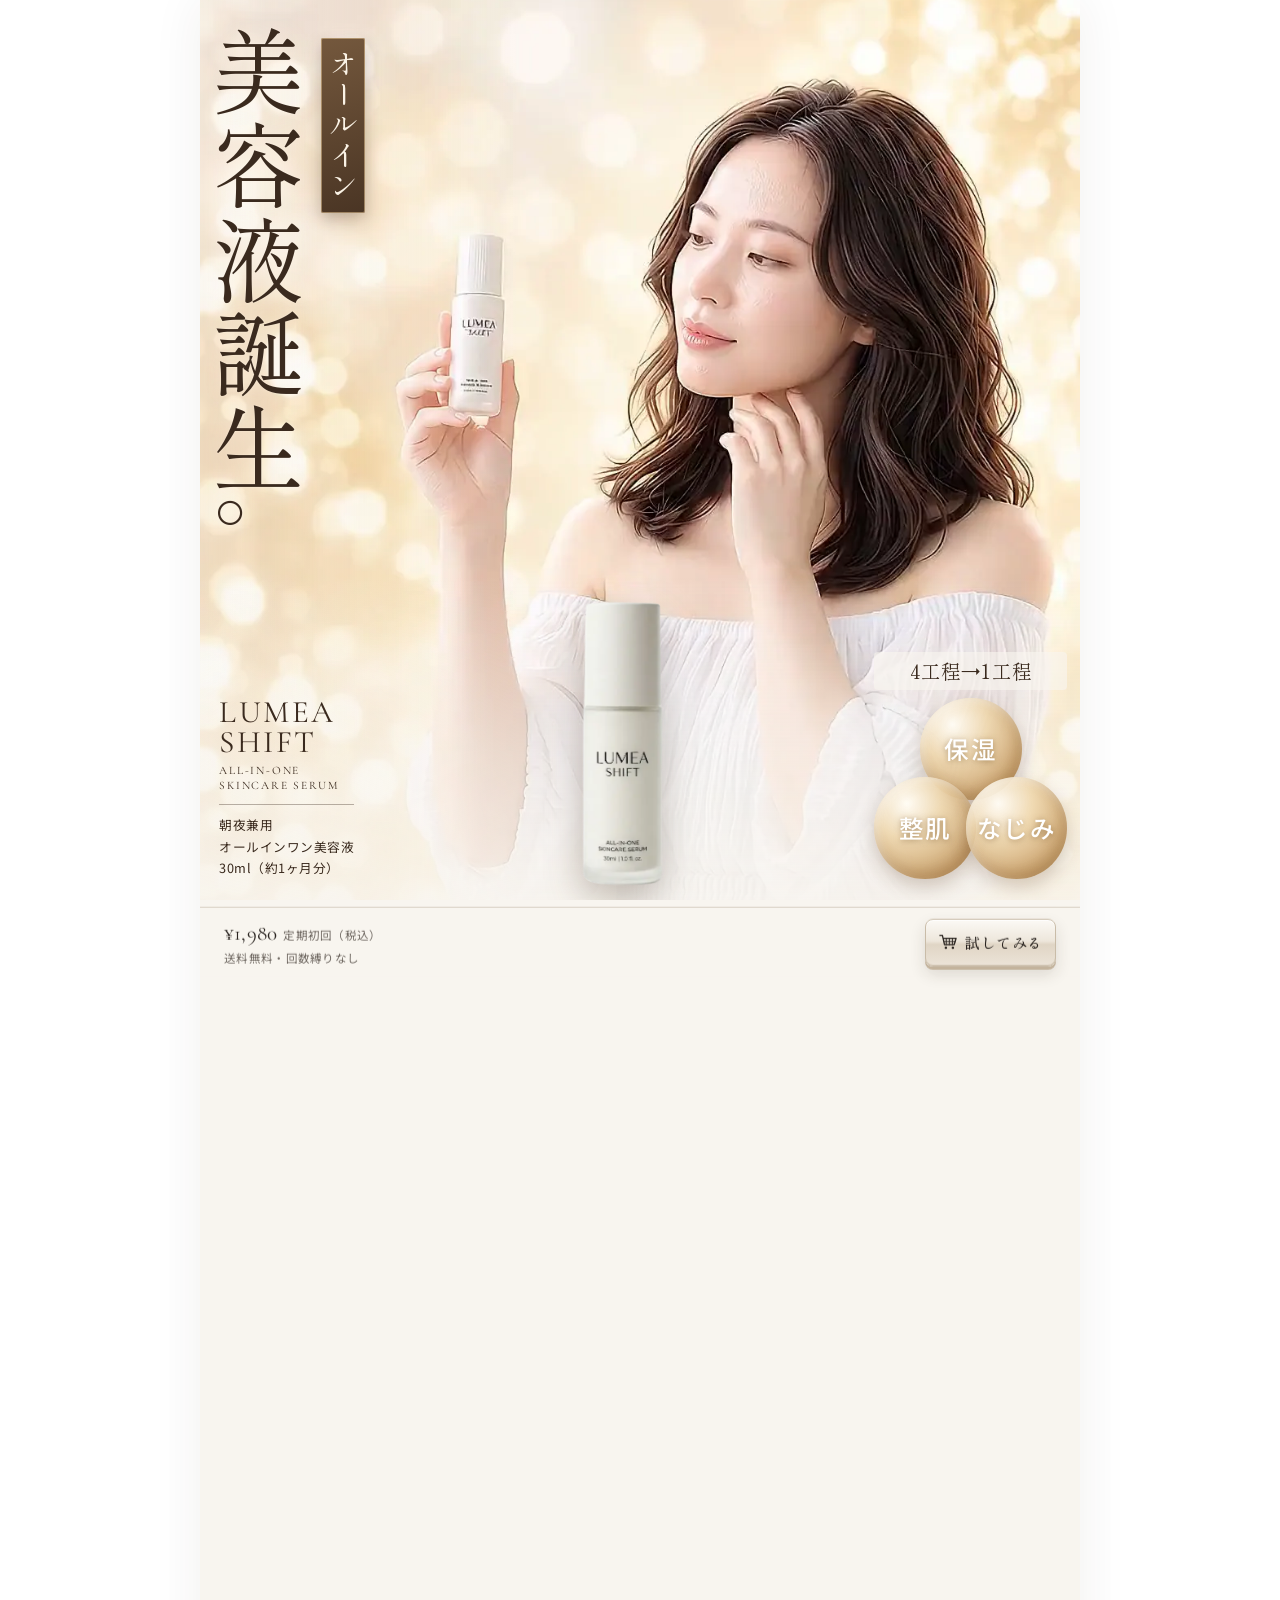
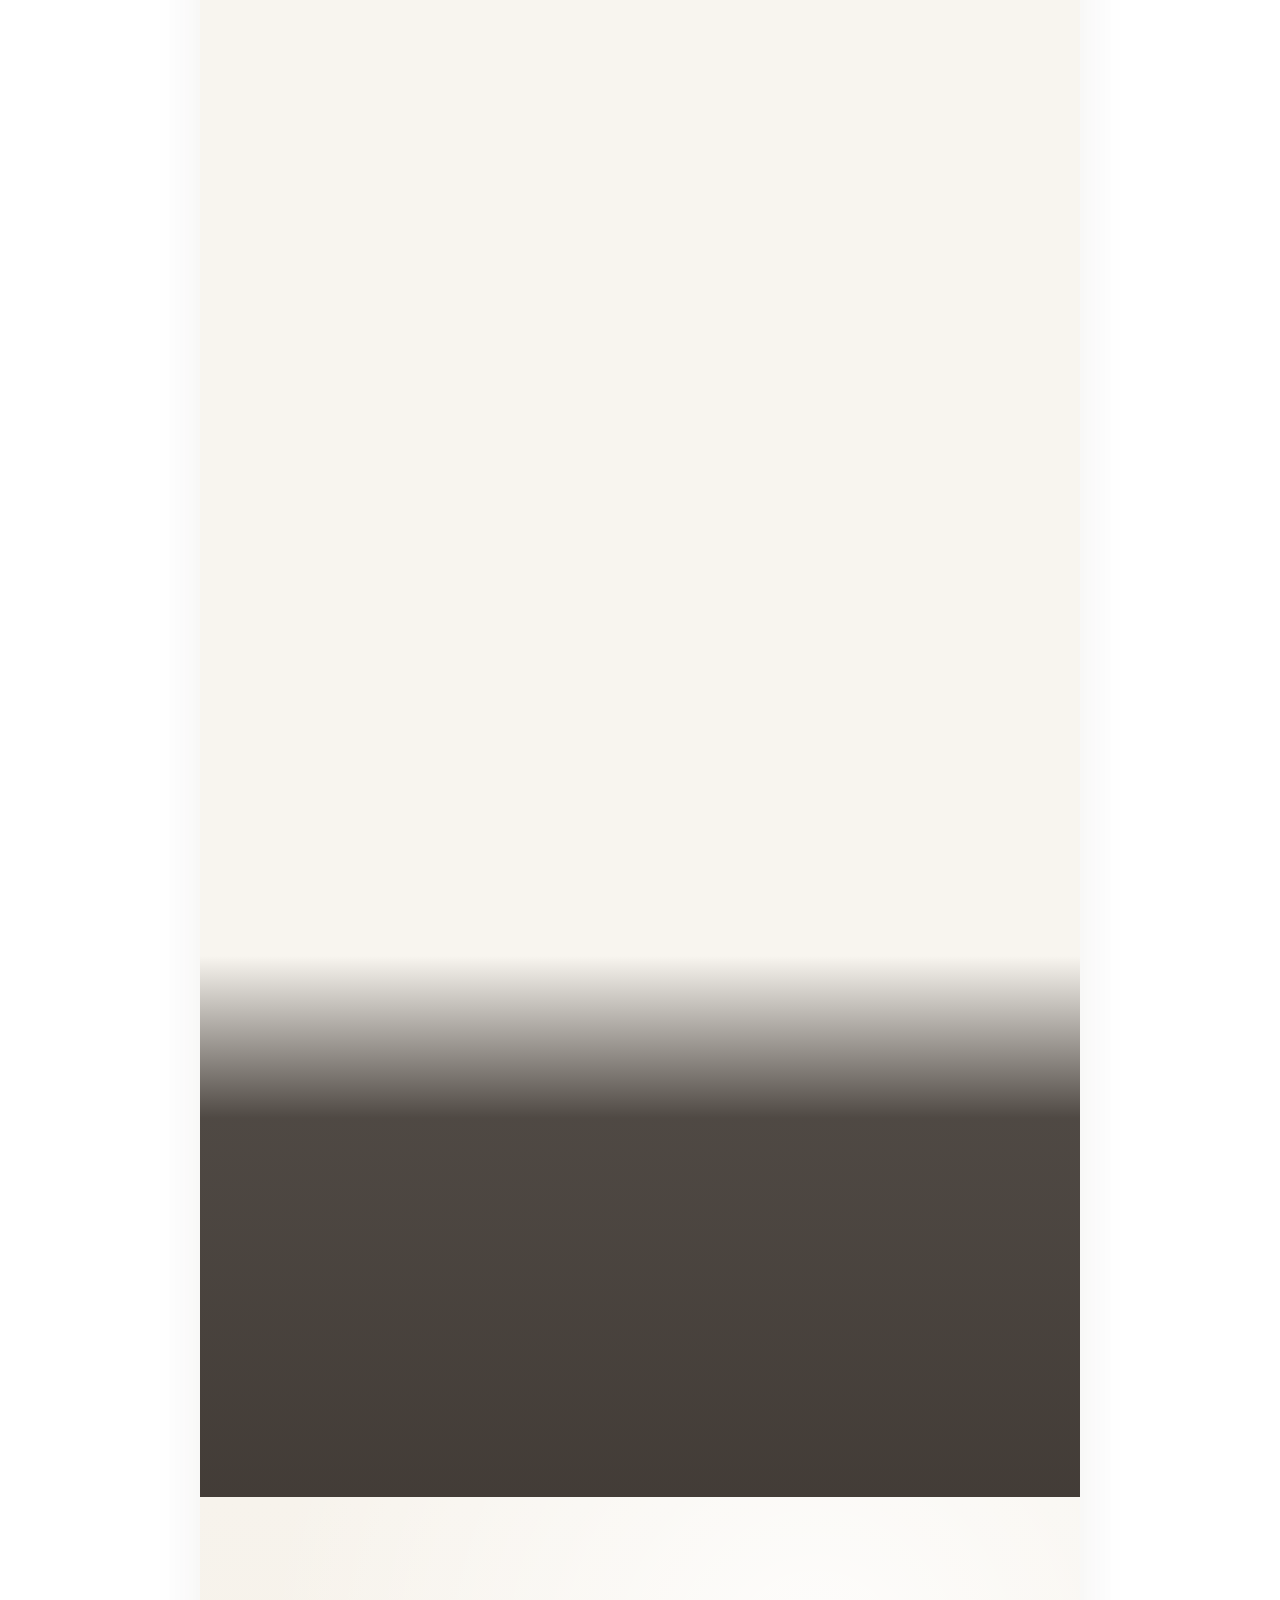
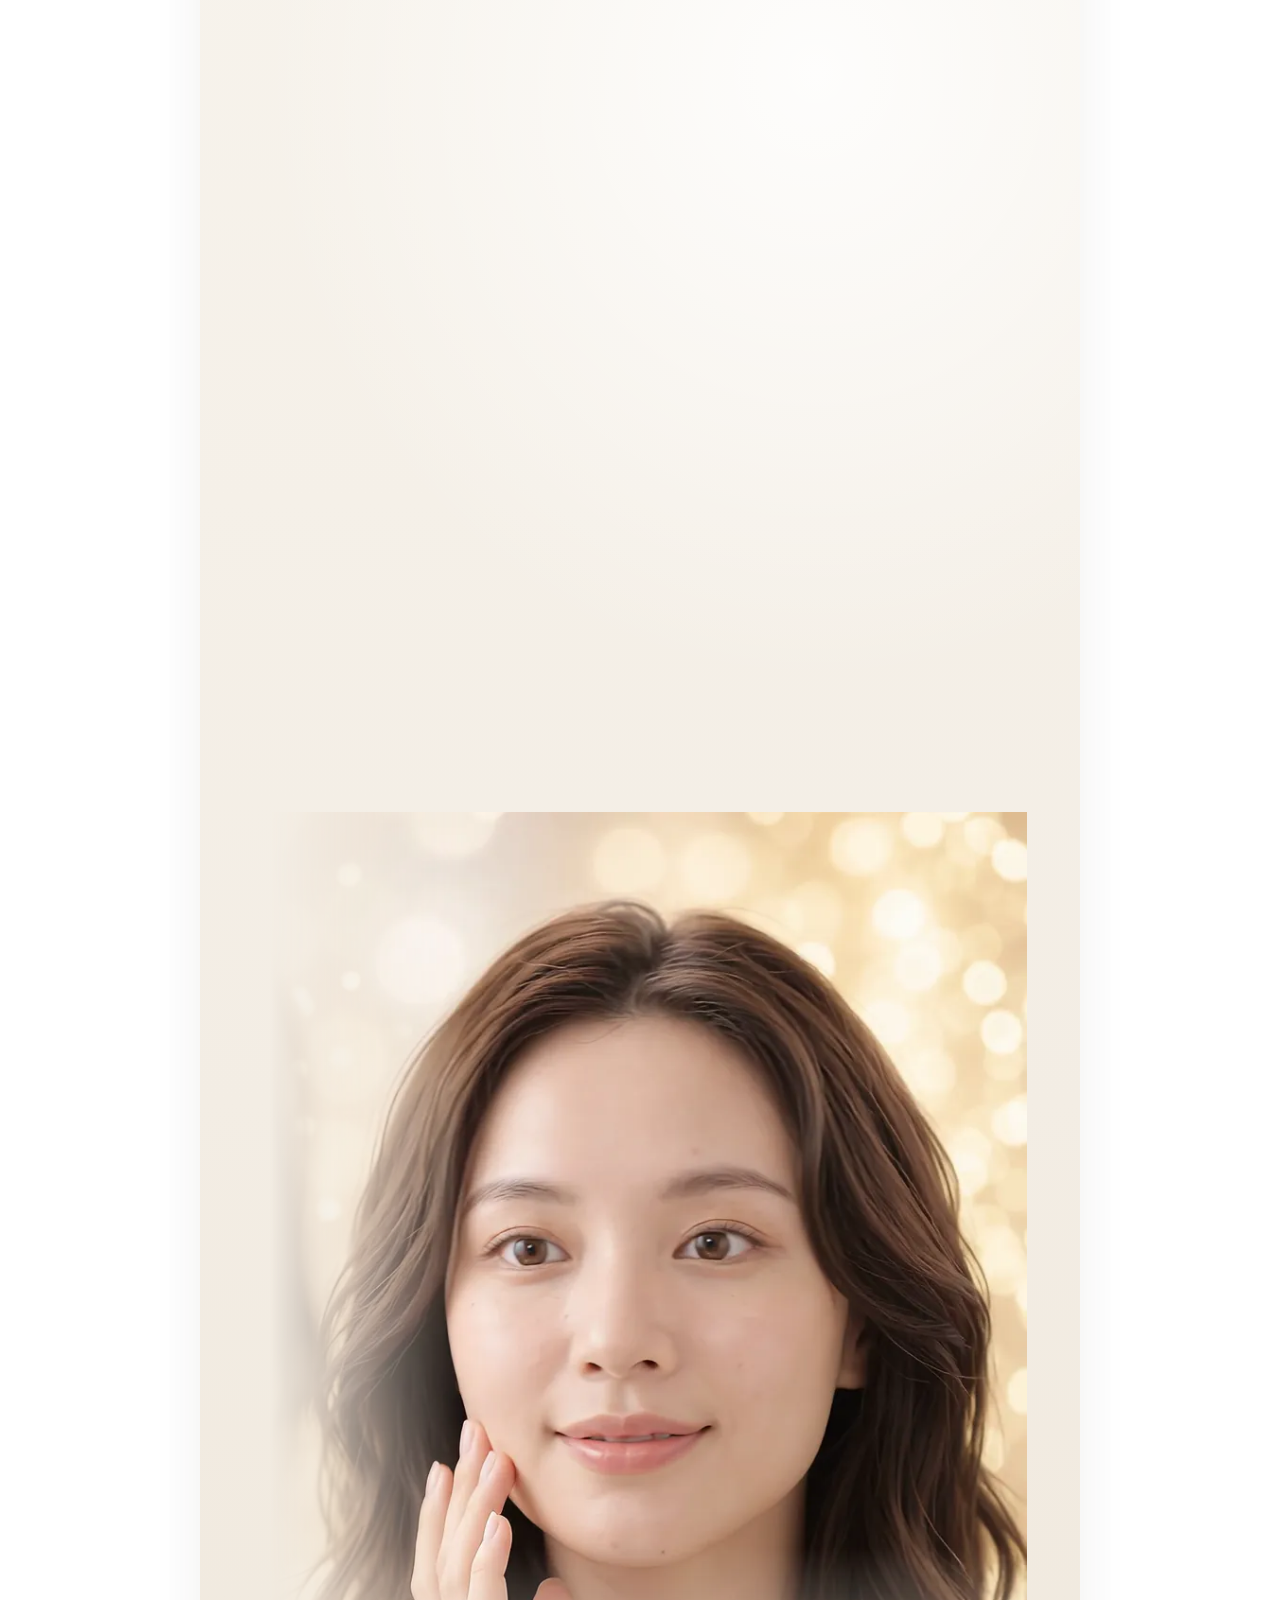
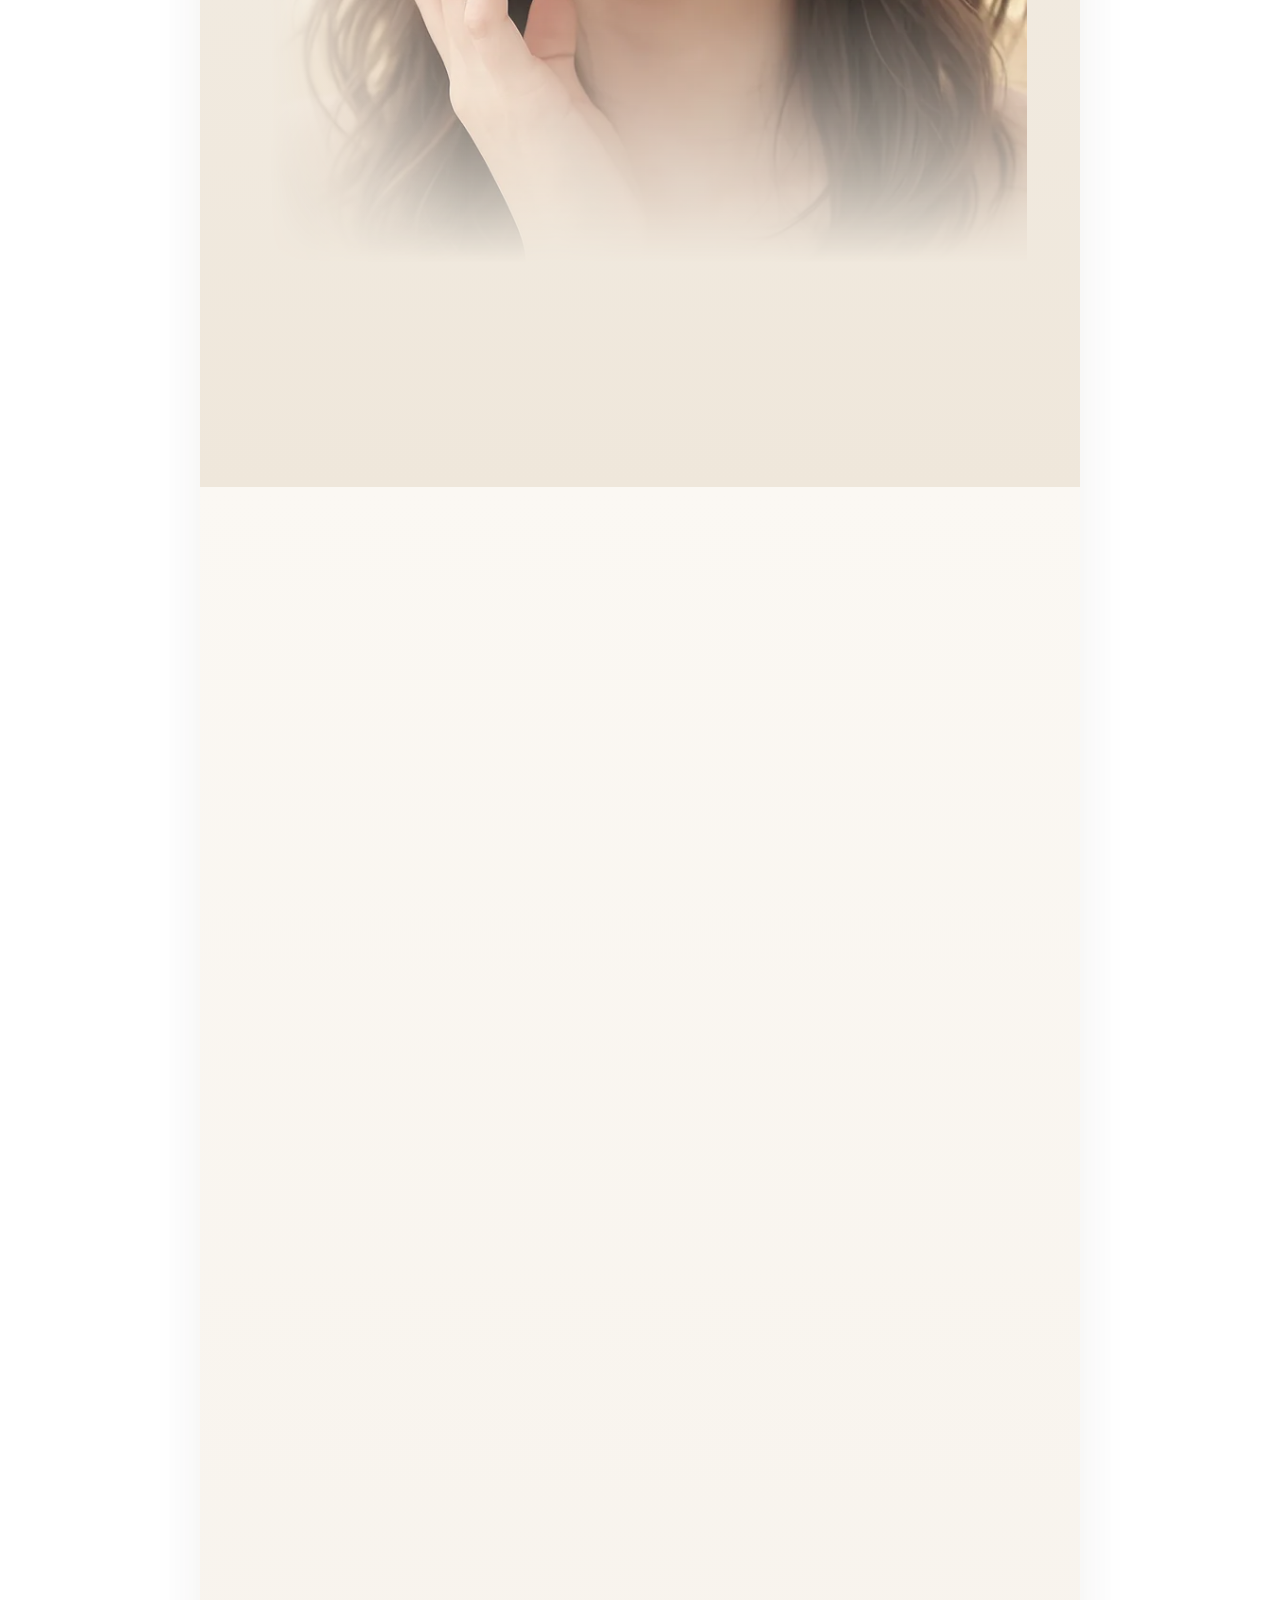
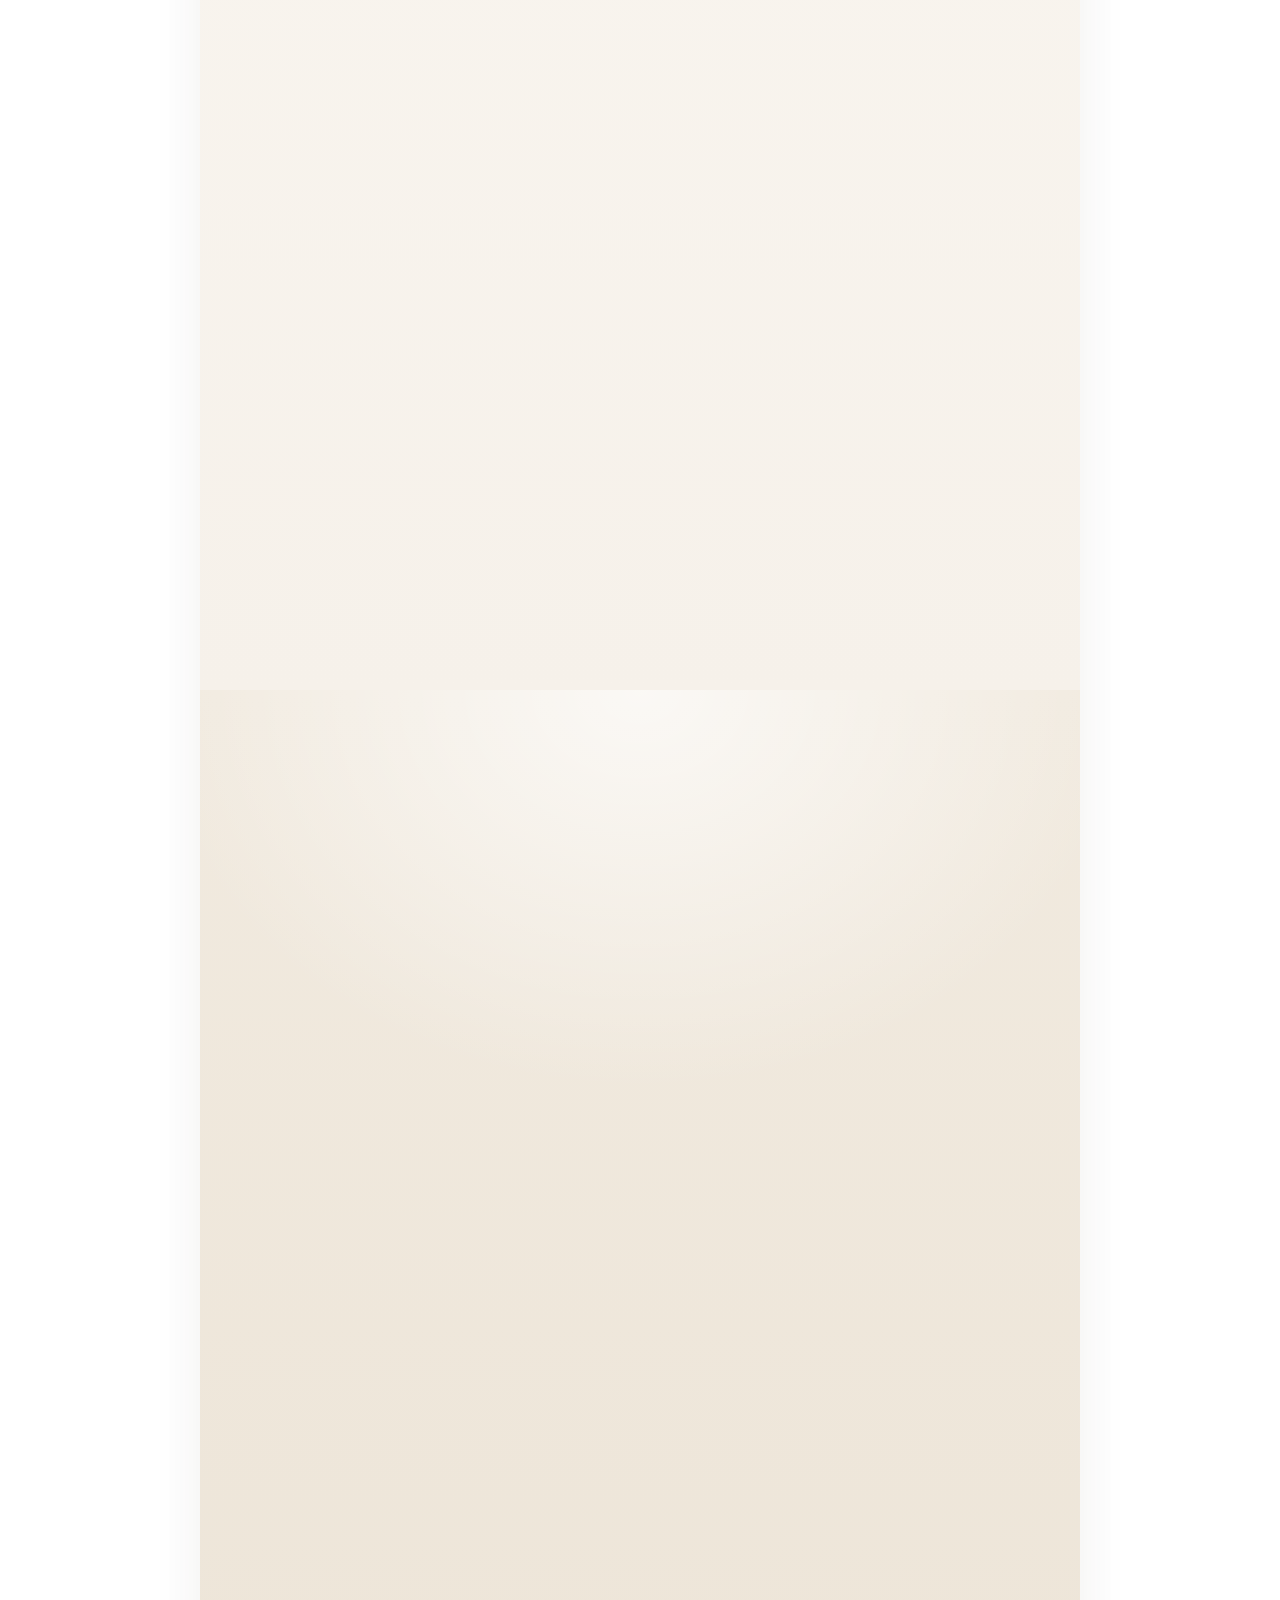
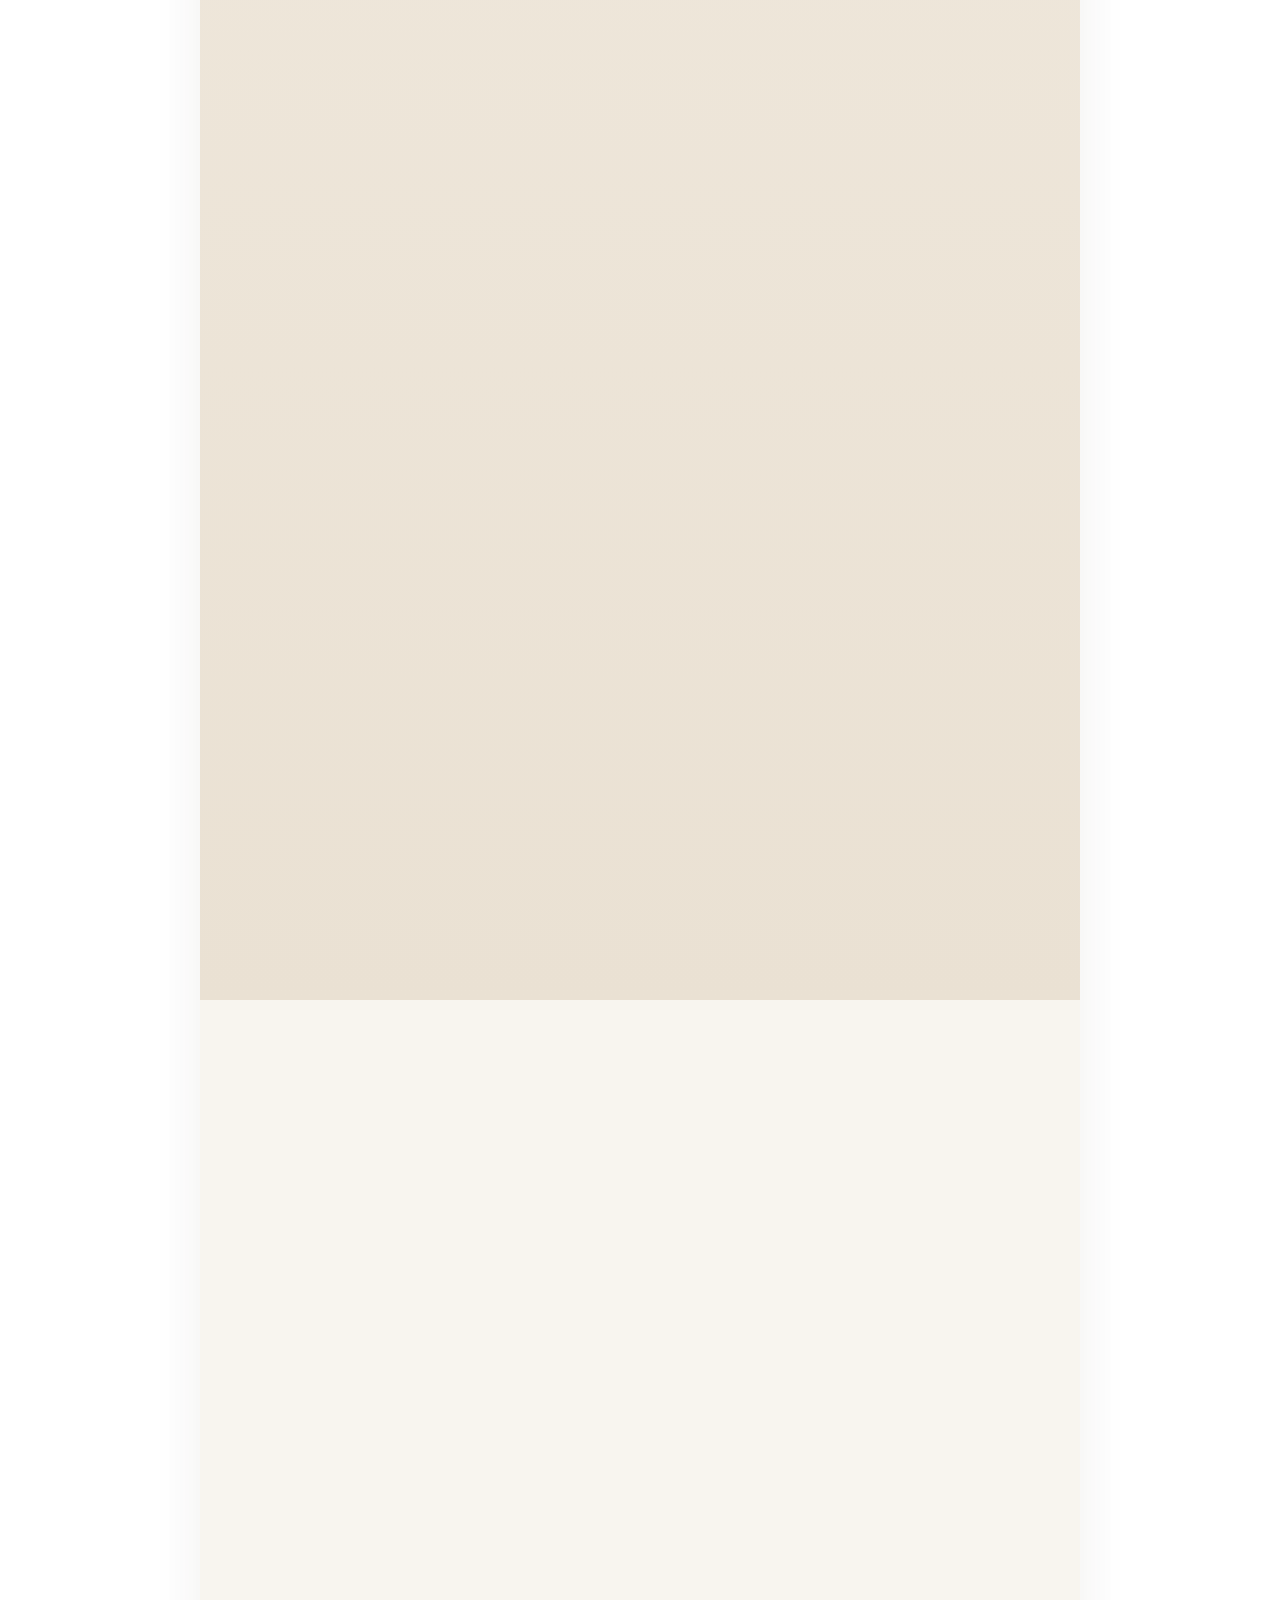
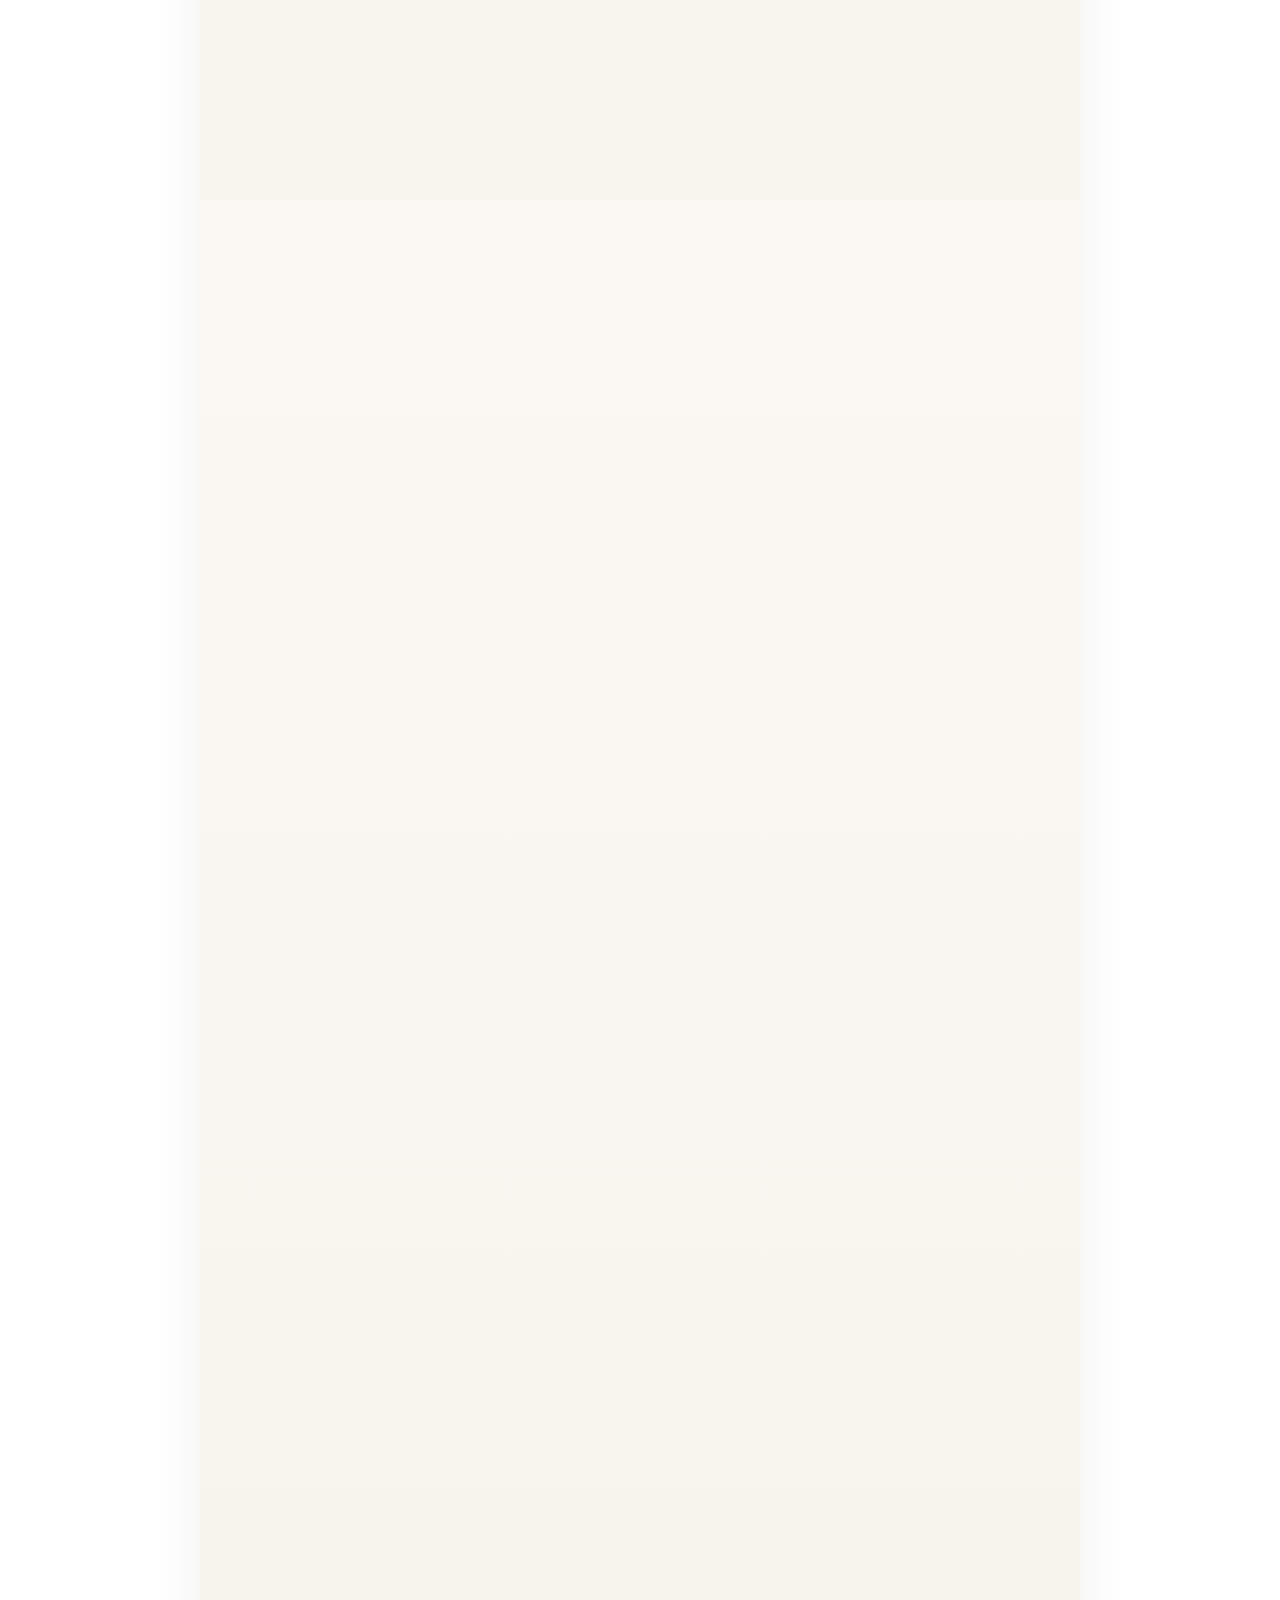
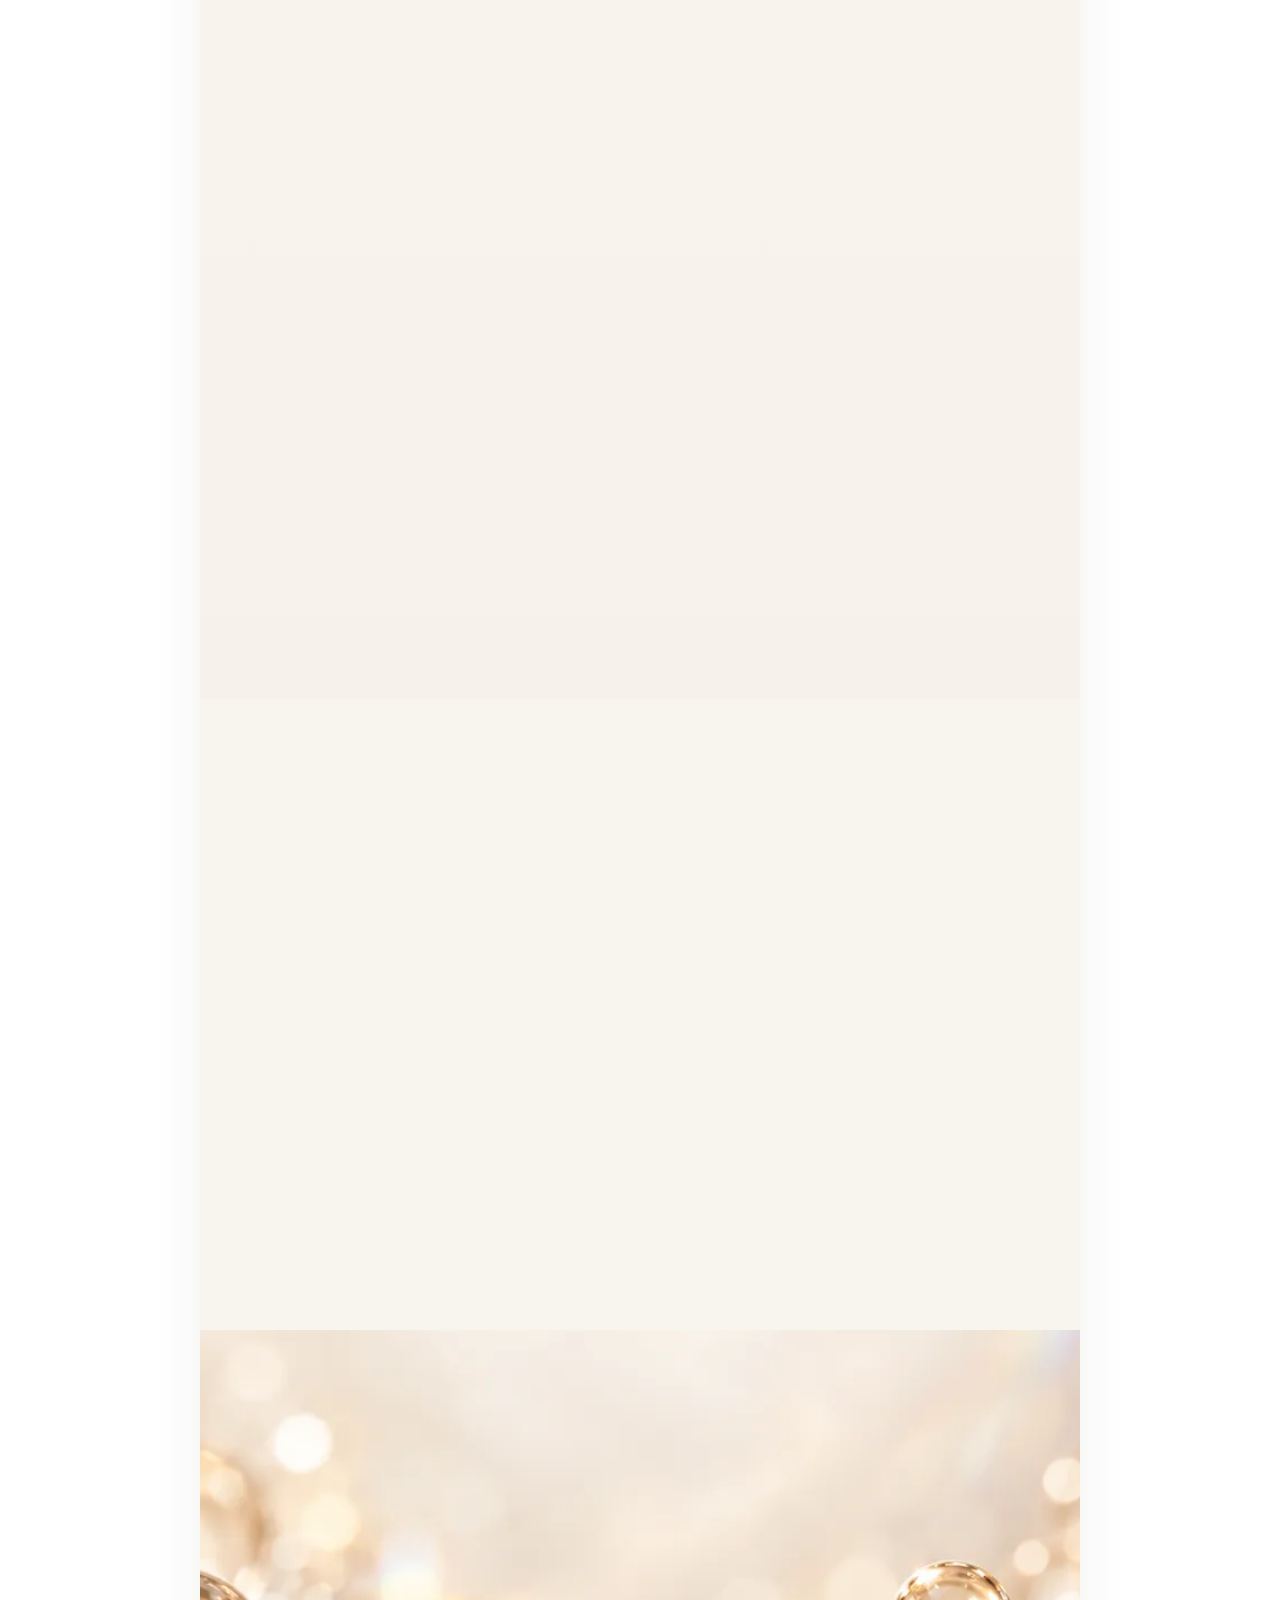
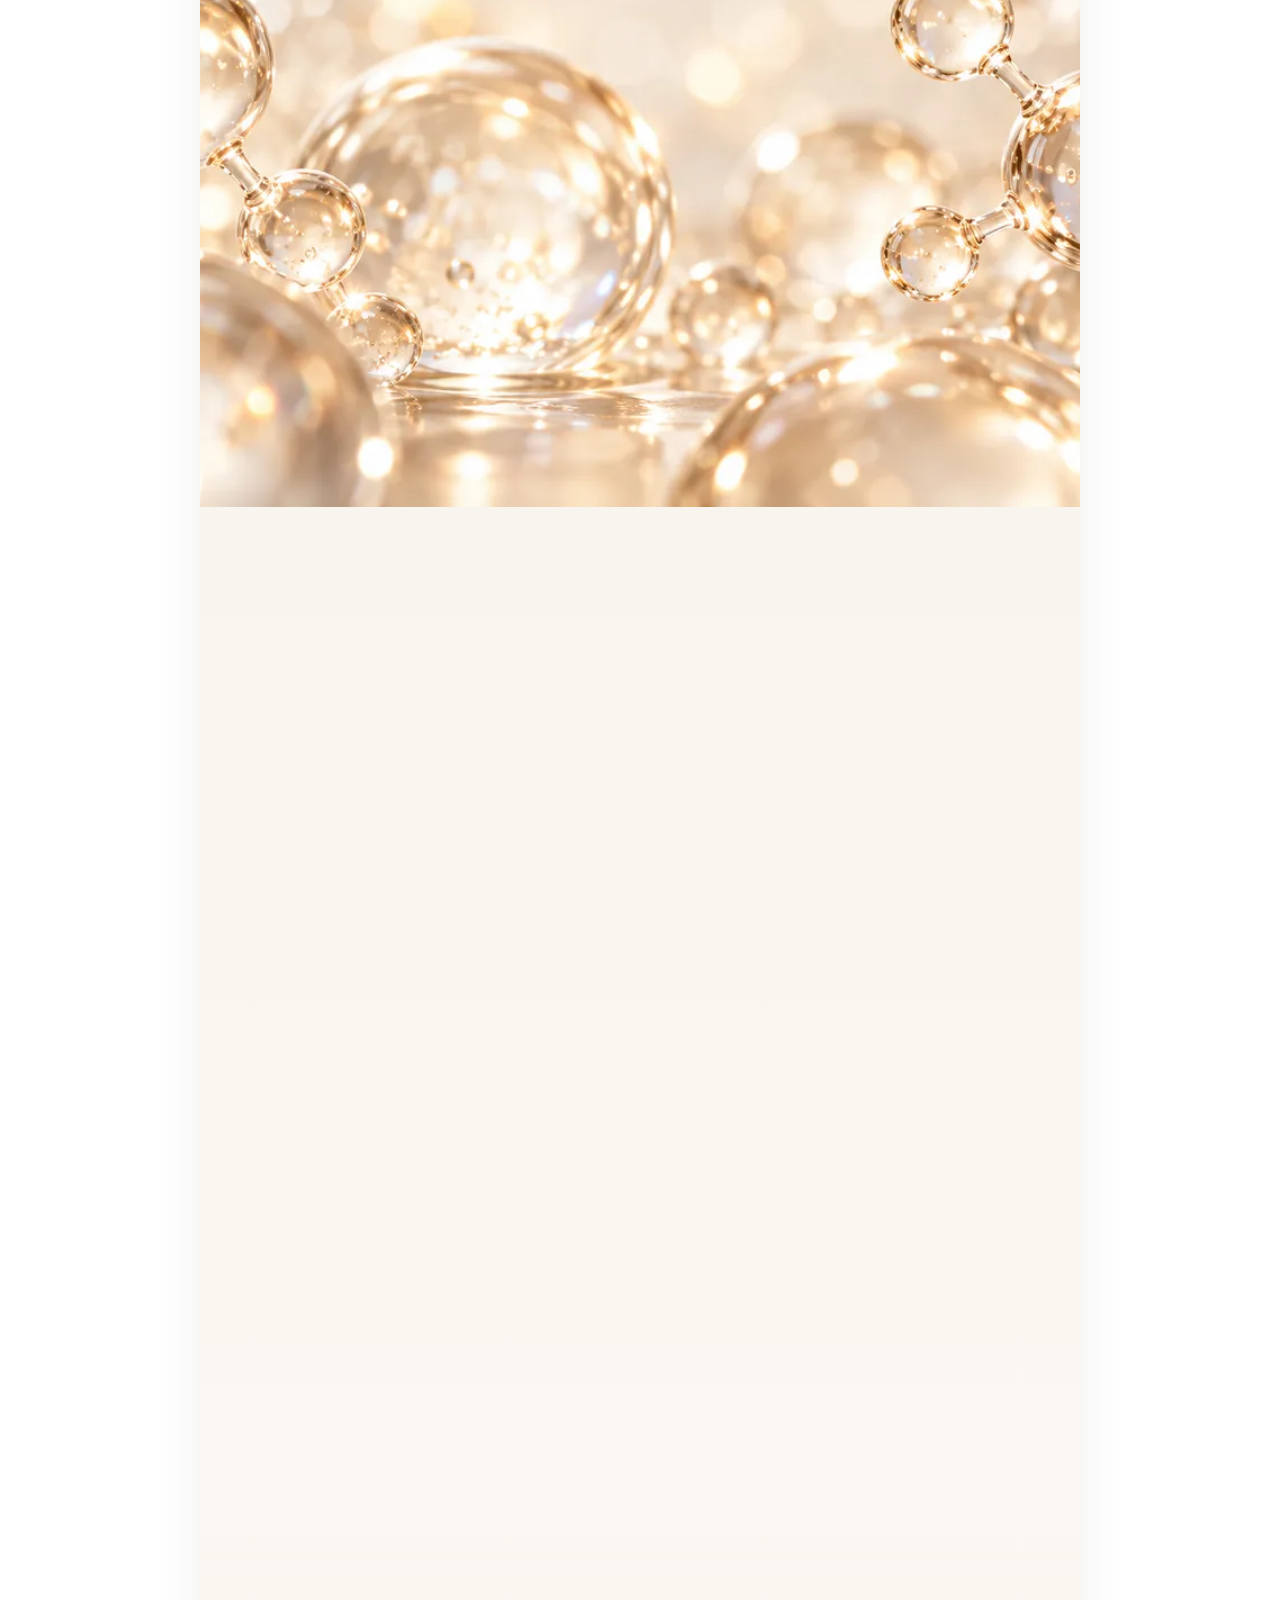
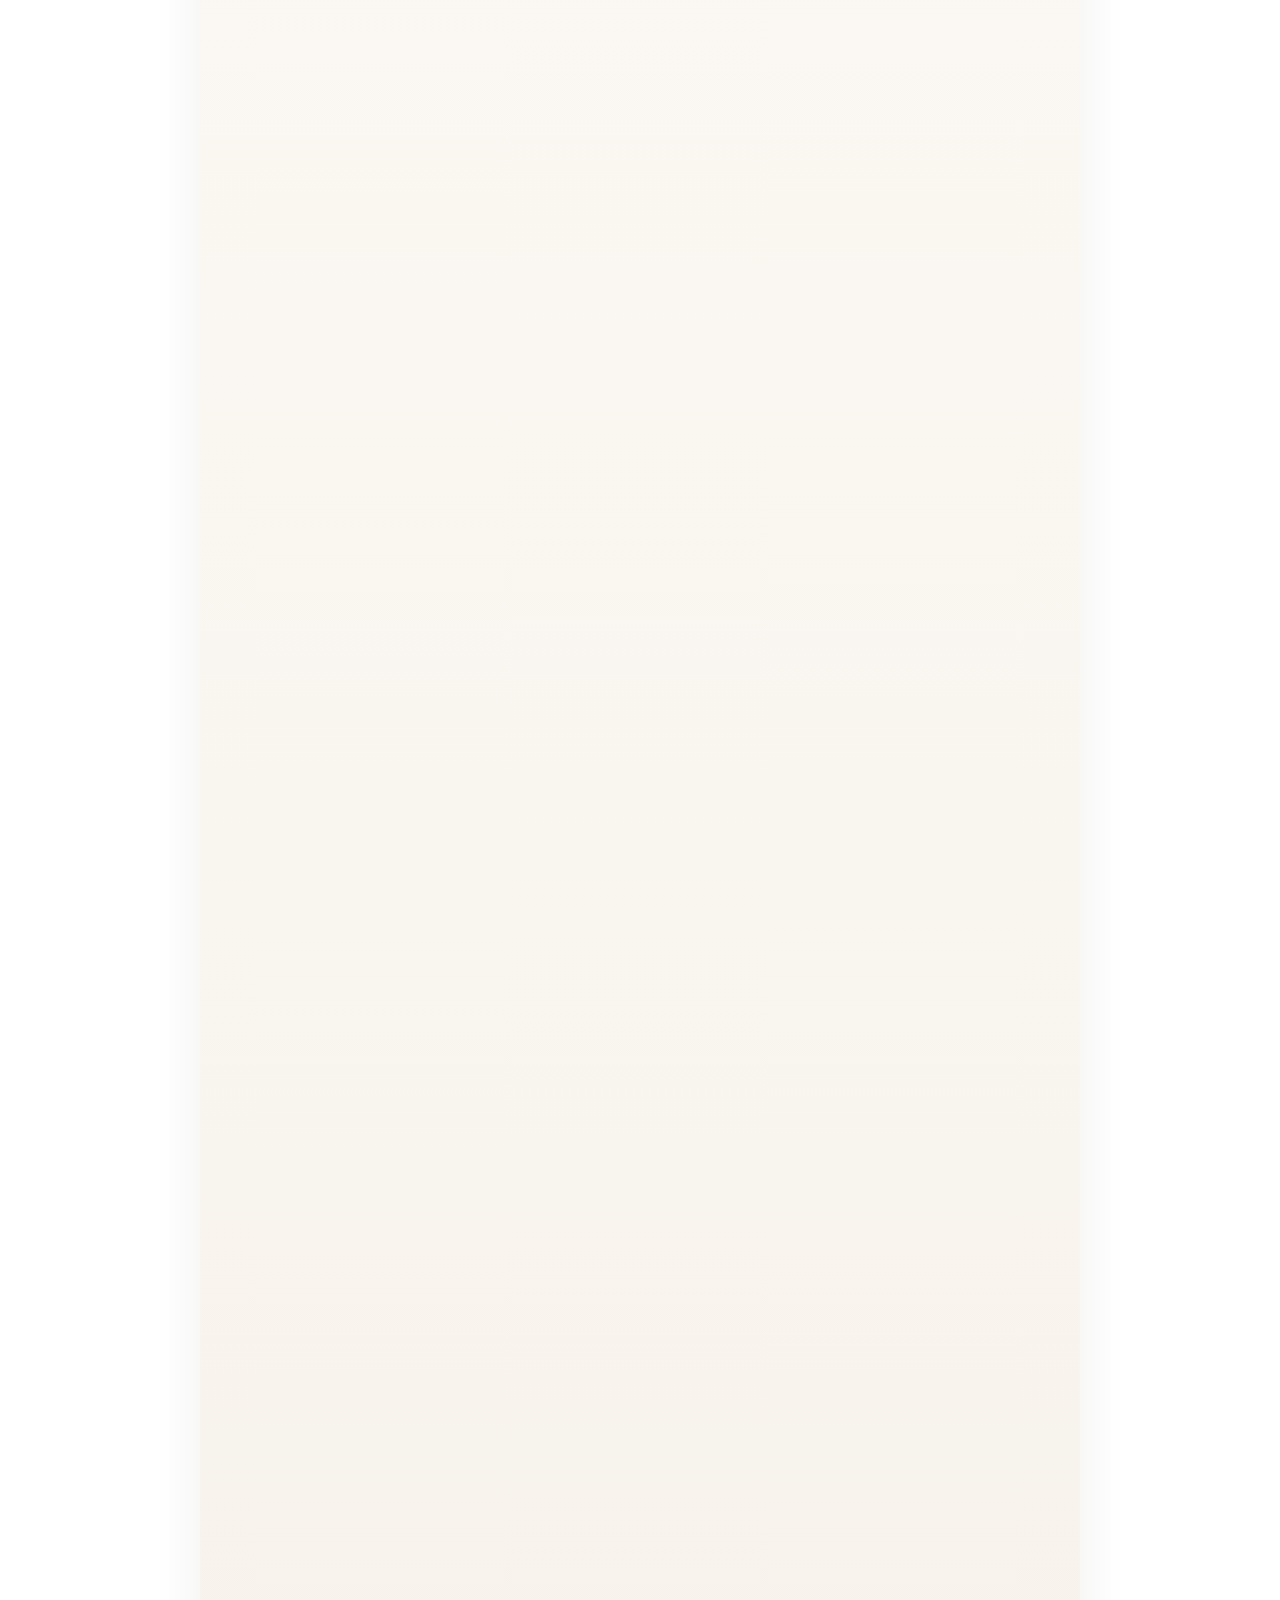
==== index.html @ 9ace2df5 "feat: PC表示を中央の柱（最大880px・左右は白）に最適化 - 画面幅基準の寸法を柱の幅基準に置き換え、追従バーと帰宅の映像も柱の幅に収める - マウス操作時のホバー反応を追加 - PCだけ改" ====
<!DOCTYPE html>
<html lang="ja" class="no-js">
<head>
  <meta charset="UTF-8">
  <meta name="viewport" content="width=device-width, initial-scale=1.0">
  <title>LUMEA SHIFT｜朝夜兼用オールインワン美容液</title>
  <meta name="description" content="帰宅が遅い日に全部はできない。何もしないより、これ1本。LUMEA SHIFTは朝夜どちらでも使えるオールインワン美容液。定期初回¥1,980（税込）送料無料・回数縛りなし。">
  <link rel="canonical" href="https://lumea-beauty.jp/">

  <!-- OGP -->
  <meta property="og:type" content="website">
  <meta property="og:url" content="https://lumea-beauty.jp/">
  <meta property="og:title" content="LUMEA SHIFT｜朝夜兼用オールインワン美容液">
  <meta property="og:description" content="帰宅が遅い日に全部はできない。何もしないより、これ1本。定期初回¥1,980（税込）送料無料・回数縛りなし。">
  <meta property="og:image" content="https://lumea-beauty.jp/images/ogp.jpg">
  <meta property="og:image:width" content="1200">
  <meta property="og:image:height" content="630">
  <meta property="og:image:alt" content="LUMEA SHIFT 朝夜兼用オールインワン美容液。美容液誕生。定期初回1,980円（税込）送料無料">
  <meta property="og:locale" content="ja_JP">
  <meta property="og:site_name" content="LUMEA SHIFT">
  <meta name="twitter:card" content="summary_large_image">
  <meta name="twitter:title" content="LUMEA SHIFT｜朝夜兼用オールインワン美容液">
  <meta name="twitter:description" content="帰宅が遅い日に全部はできない。何もしないより、これ1本。定期初回¥1,980（税込）送料無料。">
  <meta name="twitter:image" content="https://lumea-beauty.jp/images/ogp.jpg">

  <link rel="icon" href="favicon.svg" type="image/svg+xml">

  <!-- 書体は実使用ウェイトのみ: Shippori Mincho 400 / Noto Sans JP 400,500 / Cormorant Garamond 400 -->
  <link rel="preconnect" href="https://fonts.googleapis.com">
  <link rel="preconnect" href="https://fonts.gstatic.com" crossorigin>
  <link href="https://fonts.googleapis.com/css2?family=Shippori+Mincho:wght@400&family=Noto+Sans+JP:wght@400;500&family=Cormorant+Garamond:wght@400&display=swap" rel="stylesheet">
  <link rel="stylesheet" href="style.css?v=69">
  <script>document.documentElement.classList.replace('no-js', 'js');</script>
  <!-- リロード時の位置の復元は自前で行う（ブラウザ任せだと load 後まで先頭が描画されてから飛ぶ）。
       位置は pagehide で保存し、本文の直後（最初の描画より前）に戻す -->
  <script>
    if ('scrollRestoration' in history) history.scrollRestoration = 'manual';
  </script>
</head>
<body>

  <!-- 追従CTA -->
  <div class="sticky" role="complementary" aria-label="購入導線">
    <div class="sticky__inner">
      <p class="sticky__text"><strong>¥1,980</strong>定期初回（税込）<br>送料無料・回数縛りなし</p>
      <a href="#offer" class="btn btn--primary">試してみる</a>
    </div>
  </div>

  <main id="main">

    <!-- ============================================================
         01 | FV
         背景動画 1080×1920（images/fv-sp.mp4・元は fvb.mp4）
         ============================================================ -->
    <section class="fv" aria-label="LUMEA SHIFT オールインワン美容液">
      <!-- JS有効では画面に固定する舞台（スクロールで FV が引き、奥の映像が立ち上がる） -->
      <div class="fv__stage">
      <video class="fv__video" muted autoplay loop playsinline preload="metadata" aria-hidden="true" tabindex="-1"></video>
      <script>
        (function () {
          var video = document.currentScript.previousElementSibling;
          var reduce = window.matchMedia('(prefers-reduced-motion: reduce)');
          video.poster = 'images/fv-sp-poster.webp?v=20261003b';
          video.src = 'images/fv-sp.mp4?v=20261003b';
          if (reduce.matches) { video.autoplay = false; video.pause(); }
        })();
      </script>
      <div class="fv__scrim" aria-hidden="true"></div>


      <!-- FV（fvr.png 参考） -->
      <div class="fvs">
        <h1 class="fvs__title">美容液誕生。</h1>

        <p class="fvs__badges">
          <span class="fvs__badge">オールイン</span>
        </p>

        <div class="fvs__brand">
          <p class="fvs__brand-name">LUMEA<br>SHIFT</p>
          <p class="fvs__brand-sub">All-in-one<br>skincare serum</p>
          <p class="fvs__brand-desc">朝夜兼用<br>オールインワン美容液<br>30ml（約1ヶ月分）</p>
        </div>

        <img class="fvs__bottle" src="images/fv-bottle.webp?v=20261003" alt="LUMEA SHIFT オールインワン美容液 30ml" width="193" height="673" decoding="async" fetchpriority="high">

        <div class="fvs__trio">
          <p class="fvs__trio-head">4工程→1工程</p>
          <ul class="fvs__circles">
            <li class="fvs__circle fvs__circle--a"><span class="fvs__circle-ja">保湿</span></li>
            <li class="fvs__circle fvs__circle--b"><span class="fvs__circle-ja">整肌</span></li>
            <li class="fvs__circle fvs__circle--c"><span class="fvs__circle-ja">なじみ</span></li>
          </ul>
        </div>
      </div>
      </div><!-- /.fv__stage -->
    </section>

    <!-- FV の奥に固定で敷く帰宅の映像（world-terakoya-2026 の .fv-film と同じ方式）。
         FV のスクロールで濃くなり、夜の章の本文がこの上を流れる -->
    <div class="night-film" aria-hidden="true">
      <video class="night-film__video" muted loop playsinline preload="none" tabindex="-1"></video>
    </div>

    <!-- ============================================================
         02 | 夜（共感）
         ============================================================ -->
    <section class="night" aria-label="ある平日の夜">
      <div class="night__inner">
        <!-- 吹き出し＋チェックリスト -->
        <div class="worry">
          <div class="worry__head js-reveal">
            <img class="worry__face" src="images/ona.webp" alt="" width="600" height="600" loading="lazy" decoding="async">
            <p class="worry__bubble">私の典型的な<br>帰宅後です、、、。</p>
          </div>
          <ul class="worry__list">
            <li class="worry__item js-reveal">帰宅。ソファに倒れ込む。</li>
            <li class="worry__item js-reveal">メイクを落とすだけで精一杯。</li>
            <li class="worry__item js-reveal">スキンケアをしようと<wbr>思いながら<wbr>寝落ち。</li>
          </ul>
        </div>
      </div>
    </section>

    <!-- ============================================================
         02.5 | 切り替えの提案（images/aa.png + bb.png 参考）
         ============================================================ -->
    <section class="switch" aria-labelledby="switch-title">
      <div class="switch__inner">
        <h2 class="switch__ask js-reveal">こんなお悩み、<br>ありませんか？</h2>
        <ul class="switch__checks">
          <li class="js-reveal"><em>化粧水・乳液・クリーム</em>と<br>工程が多くて続かない</li>
          <li class="js-reveal">疲れた夜は<em>スキンケアを飛ばしてしまう</em></li>
          <li class="js-reveal">朝は時間がなくて<em>保湿まで手が回らない</em></li>
          <li class="js-reveal"><em>重たいベタつき</em>が苦手</li>
          <li class="js-reveal"><em>何本も買いそろえる</em>のが負担</li>
        </ul>

        <div class="switch__arrow js-reveal" aria-hidden="true"><span class="switch__line"></span></div>
        <p class="switch__now js-reveal">今お使いのスキンケアを</p>
        <div class="switch__arrow switch__arrow--head js-reveal" aria-hidden="true">
          <span class="switch__line"></span>
          <svg viewBox="0 0 22 14"><path d="M1 1l10 12L21 1z" fill="none" stroke="currentColor" stroke-width="1.2" stroke-linejoin="round"/></svg>
        </div>

        <p class="switch__big js-reveal" id="switch-title">
          <span class="switch__grad">オールインワン</span>
          <span><span class="switch__grad">美容液</span><span class="switch__ni">に</span></span>
          <span class="switch__change">変えてみませんか？</span>
        </p>
      </div>

      <div class="switch__visual">
        <img class="switch__model" src="images/switch-model.webp?v=20261003" alt="頬に手を当てて微笑む女性" width="800" height="1111" loading="lazy" decoding="async">

        <p class="switch__vcopy js-reveal"><span>「これだけでいい。」を</span><span>毎日つづけられる美容液。</span></p>

        <div class="switch__drop js-reveal">
          <svg class="switch__drop-shape" viewBox="0 0 200 260" aria-hidden="true">
            <defs>
              <radialGradient id="dropFill" cx="42%" cy="62%" r="70%">
                <stop offset="0" stop-color="#fff" stop-opacity="0.96"/>
                <stop offset="0.65" stop-color="#FBF7F1" stop-opacity="0.78"/>
                <stop offset="1" stop-color="#EFE6D8" stop-opacity="0.55"/>
              </radialGradient>
            </defs>
            <path d="M100 4C100 4 196 118 196 166a96 92 0 0 1-192 0C4 118 100 4 100 4z" fill="url(#dropFill)" stroke="#fff" stroke-width="2"/>
          </svg>
          <img class="switch__bottle" src="images/fv-bottle.webp?v=20261003" alt="LUMEA SHIFT オールインワン美容液 30ml" width="193" height="673" loading="lazy" decoding="async">
          <ul class="switch__ings" aria-label="主な配合成分">
            <li class="switch__ing switch__ing--a">ヒアル<br>ロン酸<br>Na</li>
            <li class="switch__ing switch__ing--b">セラミド<br>NP</li>
            <li class="switch__ing switch__ing--c">ナイア<br>シン<br>アミド</li>
          </ul>
        </div>
      </div>

    </section>


    <!-- 03 | 原因（4つのこだわりと同じ意匠） -->
    <section class="sx sx--light why-sp" aria-labelledby="why-title">
      <!-- 冒頭の問いかけ。夜の章の吹き出しを左右反転（顔が右・しっぽも右） -->
      <div class="why-sp__talk">
        <div class="worry__head worry__head--rev js-reveal">
          <img class="worry__face" src="images/ona.webp" alt="" width="600" height="600" loading="lazy" decoding="async">
          <p class="worry__bubble">続かない理由を<br>考えたことは<br>ありますか？</p>
        </div>
      </div>
      <h2 class="sx-title js-reveal" id="why-title">問題は意志ではなく<br><span class="sx-grad">工程の多さ</span>です。</h2>
      <p class="sx-lead why-sp__lead js-reveal">化粧水、美容液、乳液、クリーム。<br>工程が多いほど、<wbr>疲れた夜には<wbr>手が止まります。<br>続けるために必要なのは<wbr>頑張ることではなく、<br>工程を減らすことです。</p>

      <div class="why-sp__before js-reveal">
        <img class="why-sp__photo" src="images/pt-steps4.webp?v=20261003" alt="洗面台に並んだ4本のスキンケア容器" width="1200" height="750" loading="lazy" decoding="async">
        <p class="why-sp__cap">いつもの夜</p>
        <ol class="why-sp__steps">
          <li>化粧水</li><li>美容液</li><li>乳液</li><li>クリーム</li>
        </ol>
        <p class="why-sp__count"><span class="why-sp__n">4</span>工程<span class="why-sp__time">目安 約5分</span></p>
      </div>

      <div class="why-sp__arrow js-reveal" aria-hidden="true">
        <span></span>
        <svg viewBox="0 0 22 14"><path d="M1 1l10 12L21 1z" fill="none" stroke="currentColor" stroke-width="1.2" stroke-linejoin="round"/></svg>
      </div>

      <div class="why-sp__after js-reveal">
        <div class="why-sp__orb"><img src="images/fv-bottle.webp?v=20261003" alt="LUMEA SHIFT" width="193" height="673" loading="lazy" decoding="async"></div>
        <p class="why-sp__cap why-sp__cap--brand">LUMEA SHIFT</p>
        <p class="why-sp__count why-sp__count--one"><span class="why-sp__n">1</span>工程<span class="why-sp__time">目安 約10秒</span></p>
      </div>
    </section>


    <!-- 04 | だから -->
    <section class="sx sx--deep one-sp" aria-labelledby="one-sp-title">
      <h2 class="sx-title js-reveal" id="one-sp-title">何もしないより、<br><span class="sx-grad sx-grad--big">これ1本。</span></h2>

      <div class="one-sp__arch js-reveal">
        <video muted loop playsinline preload="none" poster="images/tex-poster.webp" data-src="images/tex-960.mp4" aria-hidden="true" tabindex="-1"></video>
        <span class="pt-bubble one-sp__bubble--a" aria-hidden="true"></span>
        <span class="pt-bubble one-sp__bubble--b" aria-hidden="true"></span>
      </div>

      <p class="sx-lead js-reveal">完璧じゃなくていい。整えるだけでいい。<br>化粧水・美容液・保湿クリームの役割を<br class="br-sp">1本で担う、朝夜兼用の美容液。<br>やれなかった日のためにあります。</p>

      <ul class="one-sp__facts js-reveal">
        <li>朝夜どちらも</li><li>男女兼用</li><li>ベタつきにくい</li><li>約1ヶ月分</li>
      </ul>

      <ol class="one-sp__merits">
        <li class="one-sp__merit js-reveal">
          <span class="one-sp__orb">続く</span>
          <div><span class="one-sp__no" aria-hidden="true">01</span><p>工程が1つだから習慣になる。「やれなかった」が「これだけはやった」に変わる。</p></div>
        </li>
        <li class="one-sp__merit js-reveal">
          <span class="one-sp__orb">ラク</span>
          <div><span class="one-sp__no" aria-hidden="true">02</span><p>重くない。ベタつきにくい。疲れた夜も、出かける前の朝も負担にならない。</p></div>
        </li>
        <li class="one-sp__merit js-reveal">
          <span class="one-sp__orb">整う</span>
          <div><span class="one-sp__no" aria-hidden="true">03</span><p>劇的に変わるより「ちゃんとしてる感」。仕事前の、静かな自信に。</p></div>
        </li>
      </ol>
    </section>

    <!-- ============================================================
         04.5 | 購入（images/cta.png 参考）
         ============================================================ -->
    <section class="buy" aria-labelledby="buy-title">
      <div class="buy__card js-reveal">
        <p class="buy__kind"><span class="buy__pill">1本</span><span>オールインワン美容液</span></p>
        <h2 class="buy__name" id="buy-title">LUMEA SHIFT</h2>
        <p class="buy__vol">30ml（約1ヶ月分）／朝夜兼用</p>

        <div class="buy__product">
          <img src="images/fv-bottle.webp?v=20261003" alt="LUMEA SHIFT オールインワン美容液 30ml" width="193" height="673" loading="lazy" decoding="async">
        </div>

        <div class="buy__price">
          <span class="buy__tag">送料<br>無料</span>
          <p class="buy__amount">
            <span class="buy__label">定期初回</span>
            <span class="buy__num">1,980</span><span class="buy__yen">円</span><span class="buy__tax">（税込）</span>
          </p>
        </div>
        <p class="buy__note">2回目以降 3,480円（税込）送料無料／<wbr>回数縛りなし</p>

        <a href="#offer" class="buy__btn">
          <svg class="buy__cart" viewBox="0 0 32 28" aria-hidden="true" focusable="false"><path d="M1.5 2.5h4.2l3.6 15.6h16.2l3.3-10.6H8" fill="none" stroke="currentColor" stroke-width="2.2" stroke-linecap="round" stroke-linejoin="round"/><path d="M12.2 7.5v10.6M17.4 7.5v10.6M22.6 7.5v10.6M8.6 12.8h19" fill="none" stroke="currentColor" stroke-width="1.6" stroke-linecap="round"/><circle cx="11.6" cy="23.4" r="2.1" fill="currentColor"/><circle cx="23.4" cy="23.4" r="2.1" fill="currentColor"/></svg>
          <span>ご購入はこちらから</span>
        </a>
      </div>
    </section>


    <!-- 05 | 使う日 -->
    <section class="sx sx--light days-sp" aria-labelledby="days-sp-title">
      <h2 class="sx-title js-reveal" id="days-sp-title">こんな日に、<br><span class="sx-grad">使ってほしい。</span></h2>
      <div class="days-sp__list">
        <article class="days-sp__card js-reveal">
          <div class="days-sp__media"><video data-src="images/day-morning.mp4" poster="images/day-morning-poster.webp" width="1280" height="720" muted loop playsinline preload="none" aria-label="朝の洗面台で美容液を手のひらに出す様子"></video></div>
          <div class="days-sp__body">
            <span class="days-sp__en" aria-hidden="true">Morning</span>
            <p class="days-sp__time">AM 7:30</p>
            <h3 class="days-sp__cap">時間がない朝。</h3>
            <p class="days-sp__sub">洗顔のあと、これ1本で出かける。</p>
          </div>
        </article>
        <article class="days-sp__card js-reveal">
          <div class="days-sp__media"><video data-src="images/day-night.mp4" poster="images/day-night-poster.webp" width="1280" height="720" muted loop playsinline preload="none" aria-label="帰宅後、洗面台の鏡の前で美容液をなじませる様子"></video></div>
          <div class="days-sp__body">
            <span class="days-sp__en" aria-hidden="true">Night</span>
            <p class="days-sp__time">PM 10:40</p>
            <h3 class="days-sp__cap">帰宅してすぐ。</h3>
            <p class="days-sp__sub">疲れていても、1本だけなら。</p>
          </div>
        </article>
        <article class="days-sp__card js-reveal">
          <div class="days-sp__media"><video data-src="images/day-tired.mp4" poster="images/day-tired-poster.webp" width="1280" height="720" muted loop playsinline preload="none" aria-label="ソファに座ったまま美容液をなじませる様子"></video></div>
          <div class="days-sp__body">
            <span class="days-sp__en" aria-hidden="true">Tired days</span>
            <p class="days-sp__time">ANY TIME</p>
            <h3 class="days-sp__cap">何もしたくない日。</h3>
            <p class="days-sp__sub">最低限、これだけでいい。</p>
          </div>
        </article>
      </div>
    </section>

    <!-- ============================================================
         05.5 | バナー（images/ss.png 参考）
         ============================================================ -->
    <section class="promo" aria-label="LUMEA SHIFT 定期初回のご案内">
      <a class="promo__card js-reveal" href="#offer">
        <p class="promo__ribbon">忙しい毎日のためのオールインワン</p>
        <p class="promo__head">
          <span class="promo__pre">化粧水も<br>乳液も</span>
          <span class="promo__big">これ1本へ</span>
        </p>
        <img class="promo__model" src="images/promo-model.webp?v=20261003" alt="" width="640" height="711" loading="lazy" decoding="async">
        <img class="promo__bottle" src="images/fv-bottle.webp?v=20261003" alt="" width="193" height="673" loading="lazy" decoding="async">
        <div class="promo__body">
          <p class="promo__name"><span class="promo__brand">LUMEA SHIFT</span><span class="promo__spec">【オールインワン美容液/30ml】</span></p>
          <p class="promo__price">
            <span class="promo__label">定期<br>初回</span>
            <span class="promo__num">1,980</span><span class="promo__yen">円</span><span class="promo__tax">（税込）</span>
            <span class="promo__free">送料無料</span>
          </p>
          <p class="promo__note">※2回目以降3,480円（税込）・回数縛りなし</p>
        </div>
      </a>
    </section>

    <!-- ============================================================
         05.8 | 4つのポイント（images/a1〜a9.png 参考）
         ============================================================ -->
    <section class="points" aria-labelledby="points-title">
      <!-- 見出しと POINT 01 をひとつの枠にまとめ、背景画像を見出しの裏まで伸ばす -->
      <div class="points__lead">
        <img class="pt-one__bg" src="images/pt-bg.webp?v=20261003" alt="" width="900" height="1200" loading="lazy" decoding="async">
      <div class="points__head">
        <h2 class="points__title js-reveal" id="points-title">4つのこだわり</h2>
      </div>

      <!-- POINT 01 -->
      <div class="pt pt--one">
        <div class="pt-one__inner">
          <p class="pt-badge js-reveal"><span>POINT</span><span class="pt-badge__num">01</span></p>
          <p class="pt__sub pt-one__sub js-reveal">化粧水・美容液・保湿クリームの</p>
          <h3 class="pt__title pt-one__title js-reveal">3役を、1本に。</h3>
          <ul class="pt-one__roles js-reveal">
            <li class="pt-one__role"><span class="pt-one__role-name">化粧水</span><span class="pt-one__tag">整える</span></li>
            <li class="pt-one__role"><span class="pt-one__role-name">美容液</span><span class="pt-one__tag">届ける</span></li>
            <li class="pt-one__role"><span class="pt-one__role-name">クリーム</span><span class="pt-one__tag">守る</span></li>
          </ul>
          <p class="pt-one__note js-reveal">工程を減らしても、<br>ケアは減らさない。</p>
        </div>
      </div>

      </div><!-- /.points__lead -->

      <!-- POINT 02 -->
      <div class="pt pt--two">
        <p class="pt-badge js-reveal"><span>POINT</span><span class="pt-badge__num">02</span></p>
        <p class="pt__sub js-reveal">肌をすこやかに保つ</p>
        <h3 class="pt__title js-reveal"><span class="pt__num">3</span>種の整肌成分</h3>
        <div class="pt-cards">
          <article class="pt-card js-reveal">
            <img class="pt-card__img" src="images/pt-niacinamide.webp?v=20261003" alt="ガラスの小皿に入った白い結晶の粉末" width="1200" height="750" loading="lazy" decoding="async">
            <div class="pt-card__body">
              <span class="pt-card__no" aria-hidden="true">01</span>
              <h4 class="pt-card__name">ナイアシンアミド</h4>
              <p class="pt-card__text">ビタミンB3の一種。肌を整え、キメのそろったなめらかな印象へ導く整肌成分です。</p>
            </div>
          </article>
          <article class="pt-card js-reveal">
            <img class="pt-card__img" src="images/pt-comfrey.webp?v=20261003" alt="淡い紫の花をつけたコンフリーの葉" width="1200" height="750" loading="lazy" decoding="async">
            <div class="pt-card__body">
              <span class="pt-card__no" aria-hidden="true">02</span>
              <h4 class="pt-card__name">アラントイン</h4>
              <p class="pt-card__text">コンフリーなどの植物にも含まれる成分。肌をやわらげ、すこやかな状態に保ちます。</p>
            </div>
          </article>
          <article class="pt-card js-reveal">
            <img class="pt-card__img" src="images/pt-chamomile.webp?v=20261003" alt="白いカモミールの花畑" width="1200" height="750" loading="lazy" decoding="async">
            <div class="pt-card__body">
              <span class="pt-card__no" aria-hidden="true">03</span>
              <h4 class="pt-card__name">カミツレ花エキス</h4>
              <p class="pt-card__text">カモミールの花から得たエキス。肌状態を整え、疲れた日の肌をやさしくいたわります。</p>
            </div>
          </article>
        </div>
      </div>

      <!-- POINT 03 -->
      <div class="pt pt--three">
        <p class="pt-badge js-reveal"><span>POINT</span><span class="pt-badge__num">03</span></p>
        <p class="pt__sub js-reveal">与える＋守る</p>
        <p class="pt-three__boxed js-reveal">2タイプの</p>
        <h3 class="pt__title js-reveal">保湿成分を配合</h3>
        <p class="pt__lead js-reveal">うるおいを与える成分と、逃がさない成分。<br>役割の違う2つを組み合わせています。</p>
        <div class="pt-three__bracket js-reveal">
          <div class="pt-three__type">
            <p class="pt-three__en">Moisturize</p>
            <p class="pt-three__kana">モイスチャライズ</p>
            <p class="pt-three__role">角質層に<br>うるおいを与える</p>
          </div>
          <div class="pt-three__type">
            <p class="pt-three__en">Protect</p>
            <p class="pt-three__kana">プロテクト</p>
            <p class="pt-three__role">うるおいを<br>逃がさない</p>
          </div>
        </div>
        <div class="pt-three__visual js-reveal">
          <img src="images/pt-moist.webp?v=20261003" alt="目を閉じて両手で頬を包む女性" width="800" height="963" loading="lazy" decoding="async">
          <span class="pt-bubble pt-bubble--a" aria-hidden="true"></span>
          <span class="pt-bubble pt-bubble--b" aria-hidden="true"></span>
          <span class="pt-bubble pt-bubble--c" aria-hidden="true"></span>
        </div>
        <ul class="pt-grid">
          <li class="pt-grid__item js-reveal"><img src="images/pt-hyaluronic.webp?v=20261003" alt="" width="480" height="480" loading="lazy" decoding="async"><p class="pt-grid__name">ヒアルロン酸Na</p><p class="pt-grid__desc">うるおいを与える</p></li>
          <li class="pt-grid__item js-reveal"><img src="images/pt-ceramide.webp?v=20261003" alt="" width="480" height="480" loading="lazy" decoding="async"><p class="pt-grid__name">セラミドNP</p><p class="pt-grid__desc">うるおいを守る</p></li>
          <li class="pt-grid__item js-reveal"><img src="images/pt-glycerin.webp?v=20261003" alt="" width="480" height="480" loading="lazy" decoding="async"><p class="pt-grid__name">グリセリン</p><p class="pt-grid__desc">水分を保つ</p></li>
          <li class="pt-grid__item js-reveal"><img src="images/pt-collagen.webp?v=20261003" alt="" width="480" height="480" loading="lazy" decoding="async"><p class="pt-grid__name">加水分解コラーゲン</p><p class="pt-grid__desc">肌になじむ</p></li>
        </ul>
      </div>

      <!-- POINT 04 -->
      <div class="pt pt--four">
        <div class="pt-four__top">
          <div>
            <p class="pt-badge js-reveal"><span>POINT</span><span class="pt-badge__num">04</span></p>
            <h3 class="pt-four__title js-reveal">軽やかな<br>テクスチャー。</h3>
            <p class="pt-four__sub js-reveal">なのに、ベタつきにくい。</p>
          </div>
          <img class="pt-four__img js-reveal" src="images/pt-hand.webp?v=20261003" alt="手のひらにとった透明な美容液" width="900" height="900" loading="lazy" decoding="async">
        </div>
        <p class="pt-four__text js-reveal">軽めのテクスチャで肌にすっとなじむ設計。<br>スクワランとBGが使用感をなめらかに整えるので、朝のメイク前にも使いやすい仕上がりです。</p>
      </div>

      <p class="points__all"><span>全成分</span>水、グリセリン、BG、ヒアルロン酸Na、加水分解コラーゲン、セラミドNP、ナイアシンアミド、アラントイン、カミツレ花エキス、PCA-Na、スクワラン、フェノキシエタノール</p>
    </section>

    <!-- 05.9 | 処方の考え方（images/cc.png 参考）。
         参考の「医薬部外品」の文言は、この製品（全成分表示の化粧品）では事実と異なるので使わず、
         LP内の事実（全成分12種・保湿と整肌・朝夜兼用）で置き換えている -->
    <section class="sx sx--light lab-sp" aria-labelledby="lab-sp-title">
      <div class="lab-sp__visual">
        <img class="lab-sp__photo" src="images/pt-lab.webp?v=20261003" alt="研究室で美容液のサンプルを確かめる研究者" width="1280" height="720" loading="lazy" decoding="async">
        <img class="lab-sp__bottle js-reveal" src="images/fv-bottle.webp?v=20261003" alt="LUMEA SHIFT オールインワン美容液 30ml" width="193" height="673" loading="lazy" decoding="async">
      </div>
      <div class="lab-sp__body">
        <p class="lab-sp__pre js-reveal"><span class="lab-sp__brand">LUMEA SHIFT</span>は</p>
        <h2 class="lab-sp__title js-reveal" id="lab-sp-title">必要なものだけを<br>選んだ処方です。</h2>
        <p class="lab-sp__text js-reveal">全成分は12種類。うるおいを与える成分、守る成分、肌を整える成分を中心に、毎日続けやすい使用感を考えて組み立てました。忙しい日のベースケアとして、朝夜どちらでもお使いいただけます。</p>
      </div>
    </section>



    <!-- 07 | 声。
         架空の声に作った顔写真を付けると実在の人に見えるので、写真は使わず年齢の丸にしている -->
    <section class="sx sx--deep voices-sp" aria-labelledby="voices-sp-title">
      <h2 class="sx-title js-reveal" id="voices-sp-title">みなさまからの<br><span class="sx-grad">お言葉。</span></h2>
      <ul class="voices-sp__list">
        <li class="voices-sp__card js-reveal">
          <p class="voices-sp__text">スキンケアって「やらなきゃ」と思うほど続かなくて。これは<em>「1本でいい」と割り切れる</em>から、むしろ続いてます。</p>
          <p class="voices-sp__who"><span class="voices-sp__age"><b>28</b>歳</span>女性／会社員</p>
        </li>
        <li class="voices-sp__card js-reveal">
          <p class="voices-sp__text">帰宅が遅い日は本当に助かってます。<em>「最低限これだけやればOK」</em>と思えるのがラクです。</p>
          <p class="voices-sp__who"><span class="voices-sp__age"><b>26</b>歳</span>女性／事務職</p>
        </li>
        <li class="voices-sp__card js-reveal">
          <p class="voices-sp__text">ベタつくのが苦手なんですが、これは<em>軽くて使いやすい</em>です。朝にサッと使えるのが助かります。</p>
          <p class="voices-sp__who"><span class="voices-sp__age"><b>32</b>歳</span>女性／営業職</p>
        </li>
        <li class="voices-sp__card js-reveal">
          <p class="voices-sp__text">劇的に変わるというより<em>「ちゃんとしてる感」</em>が出る感じ。仕事前の安心感が違います。</p>
          <p class="voices-sp__who"><span class="voices-sp__age"><b>35</b>歳</span>女性／IT系</p>
        </li>
      </ul>
      <p class="voices-sp__note">※個人の感想です。効果・効能を保証するものではありません。</p>
    </section>

    <!-- ============================================================
         08 | 価格
         ============================================================ -->
    <section class="offer" id="offer" aria-labelledby="offer-title">
      <!-- 価格（4つのこだわりと同じ意匠） -->
      <div class="offer-sp">
        <h2 class="sx-title js-reveal" id="offer-title">まずは<span class="sx-grad">お試し</span>ください。</h2>

        <div class="offer-sp__card js-reveal">
          <p class="offer-sp__kind">定期コース 初回</p>
          <p class="offer-sp__price">
            <span class="offer-sp__num">1,980</span><span class="offer-sp__yen">円</span><span class="offer-sp__tax">（税込）</span>
          </p>
          <p class="offer-sp__reg">通常価格 3,980円（税込）</p>
          <ul class="offer-sp__terms">
            <li>送料無料</li><li>回数縛りなし</li><li>5日前まで解約OK</li><li>約1ヶ月分</li>
          </ul>
          <a href="#offer" class="btn btn--light">初回¥1,980で試してみる</a>
        </div>

        <ol class="offer-sp__flow">
          <li class="js-reveal"><span class="offer-sp__step">1</span><div><p class="offer-sp__name">初回お届け</p><p class="offer-sp__sub">1,980円（税込）送料無料</p></div></li>
          <li class="js-reveal"><span class="offer-sp__step">2</span><div><p class="offer-sp__name">2回目以降</p><p class="offer-sp__sub">3,480円（税込）送料無料</p></div></li>
          <li class="js-reveal"><span class="offer-sp__step">3</span><div><p class="offer-sp__name">いつでも解約OK</p><p class="offer-sp__sub">次回発送の5日前までにご連絡ください</p></div></li>
        </ol>

        <p class="offer-sp__honest js-reveal">LUMEA SHIFTは、<br>やれなかった日のための1本です。</p>
      </div>
    </section>

    <!-- ============================================================
         09 | よくあるご質問（FAQ）
         ============================================================ -->
    <section class="faq" aria-labelledby="faq-title">
      <div class="faq__inner">
        <p class="eyebrow js-reveal"><span class="eyebrow__num">07</span><span class="eyebrow__label">はじめる前に</span></p>
        <h2 class="faq__title js-reveal" id="faq-title">よくあるご質問。</h2>
        <div class="acc js-reveal">
          <button class="acc__btn" type="button" data-acc="faq" aria-expanded="false" aria-controls="faq-1"><span>本当にこれ1本で大丈夫ですか？</span><span class="acc__icon" aria-hidden="true"></span></button>
          <div class="acc__panel" id="faq-1"><div class="acc__body"><p class="acc__content">完璧にするというより「何もしないより整える」ための1本です。忙しい日のベースケアとしてお使いください。</p></div></div>

          <button class="acc__btn" type="button" data-acc="faq" aria-expanded="false" aria-controls="faq-2"><span>ベタつきませんか？</span><span class="acc__icon" aria-hidden="true"></span></button>
          <div class="acc__panel" id="faq-2"><div class="acc__body"><p class="acc__content">軽めのテクスチャで肌なじみのよい設計です。朝の使用でも不快感が出にくい仕様です。</p></div></div>

          <button class="acc__btn" type="button" data-acc="faq" aria-expanded="false" aria-controls="faq-3"><span>男性でも使えますか？</span><span class="acc__icon" aria-hidden="true"></span></button>
          <div class="acc__panel" id="faq-3"><div class="acc__body"><p class="acc__content">はい。男女兼用で設計しています。「清潔感を整えるケア」として男性の方にもお使いいただけます。</p></div></div>

          <button class="acc__btn" type="button" data-acc="faq" aria-expanded="false" aria-controls="faq-4"><span>朝と夜どちらで使えますか？</span><span class="acc__icon" aria-hidden="true"></span></button>
          <div class="acc__panel" id="faq-4"><div class="acc__body"><p class="acc__content">どちらでも使えます。特に「時間がないタイミング」での使用を想定しています。</p></div></div>

          <button class="acc__btn" type="button" data-acc="faq" aria-expanded="false" aria-controls="faq-5"><span>敏感肌でも使えますか？</span><span class="acc__icon" aria-hidden="true"></span></button>
          <div class="acc__panel" id="faq-5"><div class="acc__body"><p class="acc__content">すべての方に刺激が出ないわけではありませんが、シンプルな処方設計を意識しています。ご心配な場合はパッチテストをおすすめします。</p></div></div>

          <button class="acc__btn" type="button" data-acc="faq" aria-expanded="false" aria-controls="faq-6"><span>どのくらい持ちますか？</span><span class="acc__icon" aria-hidden="true"></span></button>
          <div class="acc__panel" id="faq-6"><div class="acc__body"><p class="acc__content">1日1〜2回の使用で約1ヶ月分を目安にしています。</p></div></div>

          <button class="acc__btn" type="button" data-acc="faq" aria-expanded="false" aria-controls="faq-7"><span>解約は簡単にできますか？</span><span class="acc__icon" aria-hidden="true"></span></button>
          <div class="acc__panel" id="faq-7"><div class="acc__body"><p class="acc__content">はい。次回発送の5日前までにご連絡いただければ可能です。回数縛りはありません。</p></div></div>

          <button class="acc__btn" type="button" data-acc="faq" aria-expanded="false" aria-controls="faq-8"><span>他のスキンケアと併用できますか？</span><span class="acc__icon" aria-hidden="true"></span></button>
          <div class="acc__panel" id="faq-8"><div class="acc__body"><p class="acc__content">できます。時間がある日は通常のケア、忙しい日はこれ1本という使い分けもおすすめです。</p></div></div>
        </div>
      </div>
    </section>

    <!-- ============================================================
         10 | 最後に
         ============================================================ -->
    <section class="last" aria-labelledby="last-title">
      <!-- 背景映像（final.mp4 を圧縮したもの） -->
      <video class="last__video" muted loop playsinline preload="none" aria-hidden="true" tabindex="-1"></video>
      <script>
        (function () {
          var video = document.currentScript.previousElementSibling;
          video.poster = 'images/last-sp-poster.webp?v=20261003';
          if (window.matchMedia('(prefers-reduced-motion: reduce)').matches) return;
          new IntersectionObserver(function (entries) {
            entries.forEach(function (e) {
              if (!e.isIntersecting) { video.pause(); return; }
              if (!video.src) video.src = 'images/last-sp.mp4?v=20261003';
              video.play().catch(function () {});
            });
          }, { rootMargin: '200px 0px' }).observe(video);
        })();
      </script>
      <h2 class="last__title js-reveal" id="last-title">毎日をもっと楽に。</h2>
      <a href="#offer" class="btn btn--primary js-reveal">1本持っておく</a>
    </section>

  </main>

  <footer class="footer">
    <div class="footer__inner">
      <div>
        <p class="footer__brand">LUMEA BEAUTY</p>
        <div class="footer__info">
          <p>LUMEA BEAUTY株式会社</p>
          <p>〒150-0001 東京都渋谷区神宮前3-10-5 LUMEA BLDG 4F</p>
          <p>設立：2021年4月　代表取締役：佐藤 恒一</p>
          <p>事業内容：スキンケア製品の企画・販売、D2Cブランド運営、美容関連コンテンツ制作</p>
          <p>お問い合わせ：support@lumea-beauty.jp（平日 10:00〜18:00 土日祝休み）</p>
        </div>
      </div>
      <div>
        <nav class="footer__nav" aria-label="フッターナビゲーション">
          <a href="#">特定商取引法に基づく表記</a>
          <a href="#">プライバシーポリシー</a>
          <a href="#">利用規約</a>
          <a href="#">お問い合わせ</a>
        </nav>
        <p class="footer__copy">© 2026 LUMEA BEAUTY Inc. All rights reserved.</p>
      </div>
    </div>
  </footer>

  <script>
    (function () {
      var KEY = 'lumea-scroll:' + location.pathname;
      var saved = null;
      try {
        var nav = performance.getEntriesByType('navigation')[0];
        // リロードなら URL に #offer などが付いていても、離れた位置へ戻す
        if (nav && nav.type === 'reload') saved = sessionStorage.getItem(KEY);
      } catch (e) {}
      if (saved !== null) {
        var y = +saved;
        var moved = false;
        var stop = function () { moved = true; };
        window.scrollTo(0, y);
        ['wheel', 'touchstart', 'keydown'].forEach(function (t) { window.addEventListener(t, stop, { once: true, passive: true }); });
        // 画像や書体の読み込みで位置がずれていたら、指で動かしていない限りもう一度合わせる
        window.addEventListener('load', function () {
          if (!moved && Math.abs(window.scrollY - y) > 2) window.scrollTo(0, y);
        });
      }
      window.addEventListener('pagehide', function () {
        try { sessionStorage.setItem(KEY, String(Math.round(window.scrollY))); } catch (e) {}
      });
    })();
  </script>
  <script src="script.js?v=11"></script>
</body>
</html>
---- style.css ----
/* ============================================================
   LUMEA SHIFT — style.css  (2026-09-10 全面改修)

   設計メモ
   - 色は OKLCH で設計し hex に落とす（コメントに L C h を併記）
   - 動きはバネ1本: ζ=0.78（2%帯で最速・臨界減衰より38%速い）を
     linear() に焼き込み、整定時間だけ変えて3用途で使い回す
       1. reveal（現れる）    0.7s
       2. rule（罫線が伸びる） 0.9s
       3. FV入場              1.0s（JSの速度保持バネ・script.js）
   - 2026-10-03: PC版を削除。SP版のデザインを全幅で使う（幅で出し分けない）
   - --pad は横ガター専用。縦には使わない
   ============================================================ */

:root {
  /* PCでは幅 --col の柱に収める。--cw は「柱の幅の1%」（スマホでは 1vw と同じ） */
  --col: 880px;
  --cw: min(1vw, calc(var(--col) / 100));

  /* 色                     OKLCH  L     C     h  */
  --paper:       #F8F5EF; /*  97%  .008  80 */
  --paper-deep:  #EFE7DB; /*  93%  .018  78 */
  --sand:        #CEBB9E; /*  80%  .045  78 */
  --line:        #D8D0C3; /*  86%  .020  78 */
  --ink:         #2B2521; /*  27%  .012  60 */
  --ink-soft:    #5E5650; /*  46%  .014  62 */
  --muted:       #6F6861; /*  52%  .014  68  (paper上 5.0:1) */
  --night:       #251E19; /*  24%  .014  58 */
  --night-soft:  #B3ADA4; /*  75%  .014  75  (night上 7.4:1) */
  --cream:       #F0EAE1; /*  94%  .014  80 */
  --cta:         #342C26; /*  30%  .016  58 */
  --cta-hover:   #453B34; /*  36%  .018  58 */
  --line-night:  rgba(240, 234, 225, 0.2);

  --f-mincho: 'Shippori Mincho', 'Hiragino Mincho ProN', 'Yu Mincho', serif;
  --f-sans:   'Noto Sans JP', 'Hiragino Sans', 'Hiragino Kaku Gothic ProN', sans-serif;
  --f-latin:  'Cormorant Garamond', 'Times New Roman', serif;

  --pad: 24px;          /* 横ガター専用 */
  --measure: 34em;      /* 本文の最大行長 */
  --sp-s: 56px;         /* セクション余白 3段階 */
  --sp-m: 88px;
  --sp-l: 128px;

  /* バネ ζ=0.78 の解析解を48点で焼き込み。曲線は整定時間で正規化されるため1本でよい */
  --spring: linear(0, 0.0058, 0.0218, 0.0462, 0.0775, 0.1142, 0.155, 0.1988, 0.2447, 0.2917, 0.3393, 0.3867, 0.4335, 0.4793, 0.5236, 0.5663, 0.607, 0.6457, 0.6823, 0.7166, 0.7487, 0.7785, 0.8061, 0.8314, 0.8547, 0.8759, 0.8951, 0.9125, 0.9281, 0.942, 0.9544, 0.9653, 0.9749, 0.9832, 0.9904, 0.9966, 1.0018, 1.0062, 1.0098, 1.0128, 1.0151, 1.0169, 1.0182, 1.0191, 1.0197, 1.0199, 1.0199, 1.0196, 1);
  --t-reveal: 700ms;
  --t-rule: 900ms;
}

/* ============================================================
   Reset / Base
   ============================================================ */
*,
*::before,
*::after { box-sizing: border-box; margin: 0; padding: 0; }

html {
  -webkit-text-size-adjust: 100%;
  background: #fff;   /* 柱の左右の余白 */
  /* scroll-behavior: smooth は置かない。リロード時の位置の復元までなめらかに動き、
     一度先頭が見えてから下へ流れるため。ページ内リンクだけ script.js で滑らかにする */
}

body {
  font-family: var(--f-sans);
  font-size: 15px;
  line-height: 1.9;
  letter-spacing: 0.02em;
  color: var(--ink);
  background: var(--paper);
  -webkit-font-smoothing: antialiased;
  overflow-x: clip;
  max-width: var(--col);   /* PCでは中央の柱。スマホでは画面幅のまま */
  margin: 0 auto;
  box-shadow: 0 0 48px rgba(58, 42, 30, 0.07);   /* 白い余白との境目 */
}

img,
video { display: block; max-width: 100%; height: auto; }
a { color: inherit; text-decoration: none; }
ul,
ol { list-style: none; }
button { font: inherit; color: inherit; }

h1,
h2,
h3 {
  font-family: var(--f-mincho);
  font-weight: 400;
  line-height: 1.4;
  letter-spacing: 0.04em;
  font-feature-settings: "palt" 1;
}

:focus-visible {
  outline: 2px solid var(--sand);
  outline-offset: 3px;
}

/* ============================================================
   共通部品
   ============================================================ */
.btn {
  display: inline-flex;
  align-items: center;
  justify-content: center;
  width: 100%;
  max-width: 360px;
  min-height: 54px;
  padding: 0 32px;
  font-family: var(--f-sans);
  font-size: 15px;
  font-weight: 500;
  letter-spacing: 0.08em;
  line-height: 1.2;
  border: 1px solid transparent;
  border-radius: 2px;
  cursor: pointer;
  transition: background-color 250ms ease, color 250ms ease, border-color 250ms ease;
  -webkit-appearance: none;
}

.btn--primary { background: var(--cta); color: var(--cream); }
.btn--primary:hover { background: var(--cta-hover); }

.btn--light { background: var(--cream); color: var(--ink); }
.btn--light:hover { background: #fff; }

.eyebrow {
  display: flex;
  align-items: center;
  gap: 12px;
  font-size: 11px;
  letter-spacing: 0.18em;
  color: var(--muted);
  line-height: 1.4;
}

.eyebrow__num {
  font-family: var(--f-latin);
  font-size: 17px;
  letter-spacing: 0.08em;
  color: var(--ink);
}

.eyebrow__label::before {
  content: '';
  display: inline-block;
  width: 22px;
  height: 1px;
  margin-right: 10px;
  vertical-align: middle;
  background: var(--sand);
}

/* ============================================================
   動き 1・2: reveal / rule（scrollで一度だけ現れる = 一方向）
   .js が付いたときだけ隠す（JS無効時は最初から見えている）
   ============================================================ */
.js .js-reveal {
  opacity: 0;
  transform: translate3d(0, 18px, 0);
  transition: opacity 600ms ease, transform 600ms ease;               /* linear() 非対応の保険 */
  transition: opacity var(--t-reveal) var(--spring), transform var(--t-reveal) var(--spring);
}

.js .js-reveal.is-visible {
  opacity: 1;
  transform: none;
}

/* 夜のログは1行ずつ */

/* ============================================================
   01 | FV
   ============================================================ */
.fv {
  position: relative;
  min-height: 100vh;
  min-height: 100dvh;
  display: flex;
  flex-direction: column;
  background: var(--night);
  color: var(--cream);
  overflow: hidden;
  isolation: isolate;
}

/* object-fit: cover の背景動画に max-height は置かない */
.fv__video {
  position: absolute;
  inset: 0;
  z-index: -2;
  width: 100%;
  height: 100%;
  object-fit: cover;
  object-position: center 42%;
}

.fv__scrim {
  position: absolute;
  inset: 0;
  z-index: -1;
  background: linear-gradient(
    to bottom,
    rgba(37, 30, 25, 0) 48%,
    rgba(37, 30, 25, 0.38) 62%,
    rgba(37, 30, 25, 0.74) 100%
  );
}

   /* 余白を吸収するのはここだけ */

/* 動き3: FV入場。opacity は CSS、translate は script.js のバネ */

.fv .btn { margin-top: 18px; }

/* ============================================================
   02 | 夜
   ============================================================ */
.night {
  background: var(--night);
  color: var(--cream);
  padding-bottom: var(--sp-l);
}

.night__inner { padding: 44px var(--pad) 0; }

/* ============================================================
   FV → 帰宅の映像の移り変わり（world-terakoya-2026 の FV と同じ方式）
   - FV は画面の 2.6 倍の長さを持ち、中身（.fv__stage）は画面に固定される
   - 奥に .night-film（全画面・固定）を敷き、FV のスクロール進捗 p で
       FV の文字      --fp: 0.02→0.30 で消える
       FV の背景動画   --dz: 奥へ引きながら --va と入れ替わりに薄れる
       帰宅の映像      --va: 0.08→0.56 で濃くなり、--vz: 1.08→1.00 へ寄りが戻る（0.78 で着地）
     どれも script.js の 5) がバネで書く
   - 夜の章は地を持たず、本文がこの映像の上を流れる
   - JS 無効では何も起きない（舞台は固定されず、映像は出さない）
   ============================================================ */

.js .fv {
  z-index: 1;
  height: 260vh;
  height: 260svh;
  min-height: 0;
  display: block;
  overflow: clip;            /* hidden だと sticky が効かない */
  background: transparent;   /* 背景動画が薄れたとき奥の映像を見せる */
}

.js .fv__stage {
  display: block;
  position: sticky;
  top: 0;
  height: 100vh;
  height: 100svh;
  overflow: hidden;
}

.js .fv__video {
  transform-origin: 50% 38%;
  transform: translate3d(0, calc(var(--dz, 0) * -3vh), 0) scale(calc(1 + var(--dz, 0) * 0.1));
  opacity: calc(1 - var(--va, 0));
  will-change: transform, opacity;
}

.js .fv__scrim { opacity: calc(1 - var(--va, 0)); }

.js .fvs {
  opacity: calc(1 - var(--fp, 0));
  transform: translate3d(0, calc(var(--fp, 0) * -24px), 0);
}

.night-film { display: none; }   /* JS 無効では出さない（映像を読み込むのは JS） */

.js .night-film {
  display: block;
  position: fixed;
  inset: 0 max(0px, calc((100% - var(--col)) / 2));   /* PCでは柱の幅に収める */
  z-index: 0;
  pointer-events: none;
  visibility: hidden;
  /* 夜の章の下端より下は切る（後続の章の上に映像がかぶらないように） */
  clip-path: inset(0 0 var(--clip-b, 0px) 0);
}

.js .night-film.is-on { visibility: visible; }

.night-film__video {
  width: 100%;
  height: 100%;
  object-fit: cover;
  object-position: center 40%;
  opacity: var(--va, 0);
  transform: scale(var(--vz, 1.08));
  filter: brightness(0.9) saturate(0.92);
  will-change: opacity, transform;
}

.js .night {
  position: relative;
  z-index: 1;
  padding-bottom: 0;
  background: transparent;
}

/* 最初は映像だけ。本文はその下から映像の上へ上がってくる */
.js .night__inner {
  padding-top: 46vh;
  padding-top: 46svh;
  padding-bottom: var(--sp-s);
  background: linear-gradient(
    to bottom,
    rgba(37, 30, 25, 0) 0,
    rgba(37, 30, 25, 0) 24svh,
    rgba(37, 30, 25, 0.8) 42svh,
    rgba(37, 30, 25, 0.86) 100%
  );
}

/* 夜の章: 吹き出し＋チェックリスト */

.worry { display: block; }

.worry__head {
  display: flex;
  align-items: center;
  gap: 18px;
}

.worry__face {
  flex: none;
  width: 92px;
  height: 92px;
  border-radius: 50%;
  box-shadow: 0 0 0 2px var(--night), 0 0 0 3px rgba(206, 187, 158, 0.7);
}

/* 吹き出し: しっぽは顔の側（左）へ */
.worry__bubble {
  position: relative;
  flex: 0 1 auto;            /* 文字の幅だけの大きさにする */
  padding: 11px 15px;
  border-radius: 12px;
  background: var(--cream);
  color: var(--ink);
  font-family: var(--f-mincho);
  font-size: clamp(16px, calc(var(--cw) * 5), 19px);
  line-height: 1.5;
  letter-spacing: 0.04em;
  word-break: keep-all;
}

.worry__bubble::before {
  content: "";
  position: absolute;
  top: 50%;
  left: -9px;
  width: 18px;
  height: 18px;
  background: var(--cream);
  border-radius: 3px;
  transform: translateY(-50%) rotate(45deg);
}

.worry__list {
  margin-top: 28px;
  list-style: none;
}

.worry__item {
  position: relative;
  padding: 14px 0 14px 34px;
  border-top: 1px solid var(--line-night);
  font-family: var(--f-mincho);
  font-size: 15.5px;
  line-height: 1.7;
  letter-spacing: 0.03em;
  word-break: keep-all;   /* <wbr> の文節でだけ折り返す */
}

.worry__item:last-child { border-bottom: 1px solid var(--line-night); }

/* チェック印（砂色の円枠＋チェック） */
.worry__item::before {
  content: "";
  position: absolute;
  left: 0;
  top: calc(14px + 0.85em - 11px);
  width: 22px;
  height: 22px;
  background: url("data:image/svg+xml,%3Csvg xmlns='http://www.w3.org/2000/svg' viewBox='0 0 22 22'%3E%3Ccircle cx='11' cy='11' r='10' fill='none' stroke='%23CEBB9E' stroke-width='1.2'/%3E%3Cpath d='M6.5 11.3l3 3 6-6.4' fill='none' stroke='%23CEBB9E' stroke-width='1.6' stroke-linecap='round' stroke-linejoin='round'/%3E%3C/svg%3E") center / contain no-repeat;
}

/* 吹き出しのポップアップ: 顔が出たあと、しっぽ（顔の側）を起点に弾んで開く */
.js .worry__bubble {
  opacity: 0;
  transform: scale(0.4);
  transform-origin: 0 50%;
}

.js .worry__head.is-visible .worry__bubble {
  animation: worry-pop 620ms cubic-bezier(0.2, 0.9, 0.3, 1) 280ms both;
}

.js .worry__item.js-reveal:nth-child(2) { transition-delay: 90ms; }
.js .worry__item.js-reveal:nth-child(3) { transition-delay: 180ms; }

/* ============================================================
   02.5 | 切り替えの提案（images/aa.png + bb.png 参考）
   参考の青（透明感）を、サイトの砂金〜焦げ茶のグラデーションに置き換え。
   直前の夜の章が「こんなことありませんか？」なので、問いかけは重ねず
   スキンケアそのものの悩みにしている
   ============================================================ */

.switch {
  display: block;
  padding-top: var(--sp-m);
  background:
    radial-gradient(ellipse 90% 40% at 70% 8%, rgba(255, 255, 255, 0.85), rgba(255, 255, 255, 0) 70%),
    linear-gradient(to bottom, #F7F3EC 0%, #F3EDE4 55%, var(--paper-deep) 100%);
  color: var(--ink);
}

.switch__inner { padding: 0 var(--pad); }

.switch__ask {
  text-align: center;
  font-size: clamp(24px, calc(var(--cw) * 7), 30px);
  line-height: 1.5;
  letter-spacing: 0.06em;
}

.switch__checks {
  margin-top: 24px;
  list-style: none;
}

.switch__checks li {
  position: relative;
  padding: 13px 0 13px 36px;
  border-bottom: 1px solid var(--line);
  font-size: 15px;
  line-height: 1.65;
  letter-spacing: 0.04em;
  line-break: strict;
}

.switch__checks li::before {
  content: "";
  position: absolute;
  left: 0;
  top: calc(13px + 0.825em - 12px);
  width: 24px;
  height: 24px;
  background: url("data:image/svg+xml,%3Csvg xmlns='http://www.w3.org/2000/svg' viewBox='0 0 24 24'%3E%3Crect x='2.5' y='4.5' width='16' height='16' rx='1.5' fill='none' stroke='%235E5650' stroke-width='1.6'/%3E%3Cpath d='M7 12.2l3.6 3.6L22 4.6' fill='none' stroke='%239A6F60' stroke-width='2' stroke-linecap='round' stroke-linejoin='round'/%3E%3C/svg%3E") center / contain no-repeat;
}

.switch__checks em {
  font-style: normal;
  font-weight: 500;
  color: #8E6656;
}

/* 縦の線と矢印 */
.switch__arrow {
  display: flex;
  flex-direction: column;
  align-items: center;
  margin-top: 28px;
  color: var(--ink-soft);
}

.switch__line {
  display: block;
  width: 1px;
  height: 44px;
  background: currentColor;
}

.switch__arrow--head { margin-top: 12px; }
.switch__arrow--head svg { width: 18px; height: 12px; margin-top: -1px; }

.switch__now {
  margin-top: 12px;
  text-align: center;
  font-family: var(--f-mincho);
  font-size: 17px;
  letter-spacing: 0.1em;
  color: var(--ink-soft);
}

.switch__big {
  margin-top: 30px;
  display: flex;
  flex-direction: column;
  align-items: center;
  font-family: var(--f-mincho);
  line-height: 1.2;
  text-align: center;
}

.switch__grad {
  font-size: clamp(34px, calc(var(--cw) * 11.6), 52px);
  letter-spacing: 0;
  white-space: nowrap;
  background: linear-gradient(170deg, #D2B48A 0%, #A9835E 45%, #5E4532 100%);
  -webkit-background-clip: text;
  background-clip: text;
  color: transparent;
}

.switch__ni { font-size: clamp(30px, calc(var(--cw) * 9), 40px); margin-left: 0.1em; }

.switch__change {
  margin-top: 10px;
  font-size: clamp(28px, calc(var(--cw) * 8.6), 38px);
  letter-spacing: 0.04em;
}

/* 写真としずく */
.switch__visual {
  position: relative;
  margin-top: 36px;
  aspect-ratio: 390 / 540;
  overflow: hidden;
}

.switch__model {
  position: absolute;
  top: 0;
  right: 6%;     /* 縦書きの2列が顔でなく髪の上に来るよう左へ寄せる */
  width: 86%;
  height: auto;
  -webkit-mask-image: linear-gradient(to right, transparent 0%, #000 26%), linear-gradient(to bottom, #000 70%, transparent 100%);
  -webkit-mask-composite: source-in;
  mask-image: linear-gradient(to right, transparent 0%, #000 26%), linear-gradient(to bottom, #000 70%, transparent 100%);
  mask-composite: intersect;
}

/* 縦書きの2列（参考の白地の縦帯） */
.switch__vcopy {
  position: absolute;
  top: 3%;
  right: 3%;
  z-index: 2;
  writing-mode: vertical-rl;
  display: flex;
  flex-direction: column;   /* 縦書きでは column が右→左の列の並び */
  align-items: flex-start;
  gap: 6px;
  font-family: var(--f-mincho);
  font-size: clamp(17px, calc(var(--cw) * 5.2), 21px);
  line-height: 1.5;
  letter-spacing: 0.08em;
}

.switch__vcopy span {
  padding: 0.5em 0.15em;
  background: rgba(255, 253, 249, 0.92);
}

.switch__vcopy span:first-child { color: #8E6656; }

.switch__drop {
  position: absolute;
  left: 1%;
  bottom: 3%;
  z-index: 1;
  width: 55%;              /* 先端が顔（あご）より下に来る大きさ */
  aspect-ratio: 200 / 260;
}

.switch__drop-shape {
  position: absolute;
  inset: 0;
  width: 100%;
  height: 100%;
  filter: drop-shadow(0 10px 24px rgba(94, 69, 50, 0.18));
}

.switch__bottle {
  position: absolute;
  left: 50%;
  bottom: 9%;
  height: 56%;
  width: auto;
  transform: translateX(-50%);
  filter: drop-shadow(0 6px 8px rgba(58, 42, 30, 0.2));
}

.switch__ings { list-style: none; }

.switch__ing {
  position: absolute;
  display: grid;
  place-items: center;
  width: 39%;
  aspect-ratio: 1;
  border-radius: 50%;
  background: radial-gradient(circle at 35% 30%, #FFFFFF 0%, #FBF8F3 60%, #F1EAE0 100%);
  box-shadow: 0 4px 12px rgba(94, 69, 50, 0.14);
  font-size: clamp(11px, calc(var(--cw) * 3.3), 13.5px);
  line-height: 1.3;
  letter-spacing: 0.02em;
  text-align: center;
  color: var(--ink-soft);
}

.switch__ing--a { left: 0; top: 40%; }
.switch__ing--b { left: 4%; top: 68%; }
.switch__ing--c { right: -2%; top: 52%; }

/* 結びの吹き出し（夜の章の .worry__head を左右反転して明るい地に置く） */
.switch { padding-bottom: var(--sp-s); }

/* 原因の章の冒頭に置く問いかけ（.why-sp は左右の余白を持つので縦だけ） */
.why-sp__talk { margin-bottom: 36px; text-align: left; }
.why-sp__lead { word-break: keep-all; }   /* 狭い幅では <wbr> の文節でだけ折る */
/* 英字の副題を外したので、見出しが先頭のときは上の余白を取らない */
.sx > .sx-title:first-child,
.offer-sp > .sx-title:first-child,
.why-sp .sx-title,
.points__title { margin-top: 0; }

.worry__head--rev {
  flex-direction: row-reverse;
  justify-content: flex-start;   /* row-reverse では右端が始点＝顔が右に寄る */
}

.worry__head--rev .worry__face {
  box-shadow: 0 0 0 2px #FFFDF9, 0 0 0 3px rgba(206, 187, 158, 0.9), 0 6px 14px rgba(94, 69, 50, 0.15);
}

.worry__head--rev .worry__bubble {
  background: #FFFDF9;
  box-shadow: 0 6px 16px rgba(94, 69, 50, 0.12);
  transform-origin: 100% 50%;
}

.worry__head--rev .worry__bubble::before {
  left: auto;
  right: -9px;
  background: #FFFDF9;
}

/* ============================================================
   03 | 原因
   ============================================================ */

/* ============================================================
   04 | これ1本
   ============================================================ */

/* 見出しを写真の下端に重ねる */

/* ============================================================
   04.5 | 購入（images/cta.png 参考）
   参考の灰色の枠・赤い送料タグ・銀の立体ボタンを、
   サイトの砂色・くすんだローズ・シャンパンの金属調に置き換えている
   ============================================================ */

.buy {
  display: block;
  padding: var(--sp-s) 16px;
  background: var(--paper);
}

.buy__card {
  padding: 30px 18px 26px;
  border: 4px solid var(--line);
  background: #FFFDF9;
  text-align: center;
}

.buy__kind {
  display: flex;
  flex-wrap: wrap;
  justify-content: center;
  align-items: center;
  gap: 6px 10px;
  font-family: var(--f-mincho);
  font-size: clamp(15px, calc(var(--cw) * 4.8), 19px);
  line-height: 1.4;
  letter-spacing: 0.06em;
}

.buy__pill {
  padding: 2px 16px 3px;
  border: 1.5px solid var(--ink);
  border-radius: 999px;
}

.buy__name {
  margin-top: 12px;
  font-family: var(--f-latin);
  font-size: clamp(30px, calc(var(--cw) * 9.4), 38px);
  font-weight: 400;
  line-height: 1.1;
  letter-spacing: 0.08em;
}

.buy__vol {
  margin-top: 6px;
  font-size: 13px;
  letter-spacing: 0.04em;
  color: var(--ink-soft);
}

/* 製品と床の影 */
.buy__product {
  position: relative;
  margin: 26px auto 0;
  width: fit-content;
}

.buy__product img {
  position: relative;
  height: 250px;
  width: auto;
}

.buy__product::after {
  content: "";
  position: absolute;
  left: 50%;
  bottom: -8px;
  width: 140%;
  height: 18px;
  transform: translateX(-50%);
  background: radial-gradient(ellipse at center, rgba(58, 42, 30, 0.2), rgba(58, 42, 30, 0) 70%);
}

.buy__price {
  margin-top: 30px;
  display: flex;
  justify-content: center;
  align-items: center;
  gap: 12px;
}

.buy__tag {
  flex: none;
  display: grid;
  place-items: center;
  width: 62px;
  height: 62px;
  background: #A67F72;
  color: #FFF9F2;
  font-size: 17px;
  font-weight: 500;
  line-height: 1.2;
  letter-spacing: 0.08em;
}

.buy__amount {
  position: relative;
  display: flex;
  align-items: baseline;
  line-height: 1;
  color: var(--ink);
}

.buy__label {
  position: absolute;
  left: 2px;
  top: -14px;
  font-size: 11.5px;
  letter-spacing: 0.12em;
  color: var(--ink-soft);
}

.buy__num {
  font-family: var(--f-latin);
  font-variant-numeric: lining-nums;   /* Cormorant は既定が小文字風の数字 */
  font-size: clamp(60px, calc(var(--cw) * 19), 76px);
  letter-spacing: -0.01em;
}

.buy__yen {
  font-family: var(--f-mincho);
  font-size: clamp(30px, calc(var(--cw) * 9), 38px);
}

.buy__tax {
  position: absolute;
  right: -4px;
  top: -14px;
  font-size: 11.5px;
  color: var(--ink-soft);
}

.buy__note {
  margin-top: 12px;
  font-size: 11.5px;
  line-height: 1.6;
  color: var(--muted);
  word-break: keep-all;
}

/* シャンパンの金属調ボタン（参考の銀の立体ボタンを置き換え）
   ★全CTA（.btn）をこの意匠にそろえる */
.buy__btn { margin-top: 20px; }   /* 余白は購入カードだけ。全 .btn に付けると追従バーで中心がずれる */

.buy__btn,
.btn {
  display: flex;
  align-items: center;
  justify-content: center;
  gap: 14px;
  min-height: 74px;
  padding: 0 16px;
  border: 1px solid #C9BCA8;
  border-radius: 8px;
  background: linear-gradient(to bottom, #FCFAF6 0%, #EEE7DC 46%, #E0D5C5 54%, #ECE4D8 100%);
  box-shadow:
    inset 0 1px 0 #FFFFFF,
    inset 0 -1px 0 rgba(160, 140, 112, 0.35),
    0 3px 0 #C3B39C,
    0 8px 16px rgba(58, 42, 30, 0.14);
  color: var(--ink);
  font-family: var(--f-mincho);
  font-size: clamp(17px, calc(var(--cw) * 5.4), 22px);
  letter-spacing: 0.08em;
  white-space: nowrap;
  text-decoration: none;
  transition: transform 120ms ease, box-shadow 120ms ease;
}

.buy__btn:active,
.btn:active {
  transform: translateY(2px);
  box-shadow:
    inset 0 1px 0 #FFFFFF,
    inset 0 -1px 0 rgba(160, 140, 112, 0.35),
    0 1px 0 #C3B39C,
    0 3px 8px rgba(58, 42, 30, 0.14);
}

.buy__btn:focus-visible,
.btn:focus-visible { outline: 2px solid var(--ink); outline-offset: 3px; }

/* .btn--primary / --light の地色と hover を金属調で上書き */
.btn--primary,
.btn--light,
.btn--primary:hover,
.btn--light:hover {
  background: linear-gradient(to bottom, #FCFAF6 0%, #EEE7DC 46%, #E0D5C5 54%, #ECE4D8 100%);
  color: var(--ink);
}

/* .btn にはHTMLにアイコンが無いので、同じカートをマスクで描く */
.btn::before {
  content: "";
  flex: none;
  width: 28px;
  height: 24px;
  background: currentColor;
  -webkit-mask: url("data:image/svg+xml,%3Csvg xmlns='http://www.w3.org/2000/svg' viewBox='0 0 32 28'%3E%3Cpath d='M1.5 2.5h4.2l3.6 15.6h16.2l3.3-10.6H8' fill='none' stroke='%23000' stroke-width='2.2' stroke-linecap='round' stroke-linejoin='round'/%3E%3Cpath d='M12.2 7.5v10.6M17.4 7.5v10.6M22.6 7.5v10.6M8.6 12.8h19' fill='none' stroke='%23000' stroke-width='1.6' stroke-linecap='round'/%3E%3Ccircle cx='11.6' cy='23.4' r='2.1'/%3E%3Ccircle cx='23.4' cy='23.4' r='2.1'/%3E%3C/svg%3E") center / contain no-repeat;
  mask: url("data:image/svg+xml,%3Csvg xmlns='http://www.w3.org/2000/svg' viewBox='0 0 32 28'%3E%3Cpath d='M1.5 2.5h4.2l3.6 15.6h16.2l3.3-10.6H8' fill='none' stroke='%23000' stroke-width='2.2' stroke-linecap='round' stroke-linejoin='round'/%3E%3Cpath d='M12.2 7.5v10.6M17.4 7.5v10.6M22.6 7.5v10.6M8.6 12.8h19' fill='none' stroke='%23000' stroke-width='1.6' stroke-linecap='round'/%3E%3Ccircle cx='11.6' cy='23.4' r='2.1'/%3E%3Ccircle cx='23.4' cy='23.4' r='2.1'/%3E%3C/svg%3E") center / contain no-repeat;
}

.buy__cart {
  flex: none;
  width: 32px;
  height: 28px;
}

/* ============================================================
   05 | 使う日
   ============================================================ */

/* 素材は 16:9。4:5 の枠に収めるので、被写体の位置で切り取りの中心を決める */

/* ============================================================
   05.5 | バナー（images/ss.png 参考）
   一枚のバナーとして縮むよう、寸法はすべてカード幅基準（cqw）。
   参考の紺の帯・青灰の見出しを、サイトの焦げ茶・砂金に置き換えている
   ============================================================ */

.promo {
  display: block;
  padding: 0 12px var(--sp-m);
}

.promo__card {
  container-type: inline-size;
  position: relative;
  display: block;
  aspect-ratio: 788 / 500;   /* 参考の 788/416 より縦長: ブランド名を2行にしたぶん */
  overflow: hidden;
  color: var(--ink);
  text-decoration: none;
  background:
    radial-gradient(ellipse 60% 70% at 18% 60%, rgba(255, 255, 255, 0.9), rgba(255, 255, 255, 0) 70%),
    linear-gradient(120deg, #EFE8DE 0%, #F8F4EE 45%, #EDE5D9 100%);
  box-shadow: 0 0 0 1px #CDB993, 0 10px 24px rgba(58, 42, 30, 0.1);
}

/* 内側の細い金の枠 */
.promo__card::after {
  content: "";
  position: absolute;
  inset: 1.6cqw;
  border: 1px solid rgba(190, 162, 116, 0.6);
  pointer-events: none;
}

.promo__ribbon {
  position: absolute;
  top: 0;
  left: 0;
  z-index: 2;
  padding: 1.6cqw 9cqw 1.8cqw 5cqw;
  background: linear-gradient(90deg, #2F2620, #4A3B30);
  clip-path: polygon(0 0, 100% 0, calc(100% - 5cqw) 100%, 0 100%);
  color: #F6EEE2;
  font-family: var(--f-mincho);
  font-size: 4.2cqw;
  line-height: 1.3;
  letter-spacing: 0.06em;
  white-space: nowrap;
}

.promo__head {
  position: absolute;
  top: 12.5cqw;
  left: 5cqw;
  z-index: 2;
  display: flex;
  align-items: center;
  gap: 2.4cqw;
  font-family: var(--f-mincho);
}

.promo__pre {
  padding-right: 2.4cqw;
  border-right: 1px solid rgba(58, 42, 30, 0.35);
  font-size: 4.3cqw;
  line-height: 1.35;
  letter-spacing: 0.04em;
}

.promo__big {
  font-size: 9.4cqw;
  line-height: 1;
  letter-spacing: 0.02em;
  background: linear-gradient(180deg, #8C6D50 0%, #4E3B2C 100%);
  -webkit-background-clip: text;
  background-clip: text;
  color: transparent;
  white-space: nowrap;
}

.promo__model {
  position: absolute;
  right: -7cqw;
  bottom: 0;
  z-index: 1;
  width: 50cqw;
  height: auto;
  -webkit-mask-image: linear-gradient(to right, transparent 0%, #000 22%);
  mask-image: linear-gradient(to right, transparent 0%, #000 22%);
}

.promo__bottle {
  position: absolute;
  left: 7cqw;
  bottom: 4.5cqw;
  z-index: 2;
  height: 27cqw;
  width: auto;
  filter: drop-shadow(0 1.5cqw 1.6cqw rgba(58, 42, 30, 0.22));
}

.promo__body {
  position: absolute;
  left: 19cqw;
  bottom: 4.5cqw;
  z-index: 3;
}

.promo__name {
  display: flex;
  flex-direction: column;
  gap: 0.8cqw;
  white-space: nowrap;
}

.promo__brand {
  font-family: var(--f-latin);
  font-size: 6.4cqw;
  line-height: 1;
  letter-spacing: 0.06em;
}

.promo__spec {
  font-family: var(--f-mincho);
  font-size: 3.2cqw;
  letter-spacing: 0.02em;
  margin-left: -1.2cqw;   /* 【 の左の空きを詰めてブランド名と頭をそろえる */
}

.promo__price {
  margin-top: 1.6cqw;
  display: flex;
  align-items: center;
  white-space: nowrap;
}

.promo__label {
  margin-right: 1.4cqw;
  font-size: 2.7cqw;
  line-height: 1.25;
  letter-spacing: 0.08em;
}

.promo__num {
  font-family: var(--f-latin);
  font-variant-numeric: lining-nums;
  font-size: 11.5cqw;
  line-height: 0.9;
  letter-spacing: -0.01em;
}

.promo__yen {
  font-family: var(--f-mincho);
  font-size: 6.2cqw;
  line-height: 1;
  align-self: flex-end;
}

.promo__tax {
  writing-mode: vertical-rl;
  margin-left: 0.4cqw;
  font-size: 2.4cqw;
  line-height: 1;
  align-self: flex-start;
}

.promo__free {
  margin-left: 2.4cqw;
  padding: 0.9cqw 2.2cqw;
  border: 1px solid rgba(58, 42, 30, 0.6);
  background: rgba(255, 255, 255, 0.7);
  font-family: var(--f-mincho);
  font-size: 3.8cqw;
  letter-spacing: 0.08em;
}

.promo__note {
  margin-top: 1.4cqw;
  font-size: max(10px, 2.7cqw);
  letter-spacing: 0.02em;
  color: var(--ink-soft);
  white-space: nowrap;
}

/* ============================================================
   原因・だから・使う日・声の4セクション
   「4つのこだわり」と同じ意匠（英字ラベル＋明朝の見出し・砂金のグラデーション文字・
   ガラス玉・写真カードと薄い大きな英数字）で組み直したもの
   ============================================================ */

.sx {
  --sx-ink: #3A2A1E;
  --sx-accent: #8E6E58;
  display: block;
  padding: var(--sp-m) var(--pad);
  text-align: center;
  color: var(--sx-ink);
}

.sx--light { background: linear-gradient(to bottom, #FBF8F3 0%, #F6F1EA 100%); }

.sx--deep {
  background:
    radial-gradient(ellipse 80% 30% at 50% 0%, rgba(255, 255, 255, 0.7), rgba(255, 255, 255, 0) 70%),
    linear-gradient(to bottom, #F1EADF 0%, #EAE1D3 100%);
}

.sx-title {
  margin-top: 12px;
  font-size: clamp(25px, calc(var(--cw) * 7.4), 31px);
  line-height: 1.55;
  letter-spacing: 0.06em;
}

.sx-grad {
  background: linear-gradient(170deg, #C9A77F 0%, #9A7655 45%, #4E3A2A 100%);
  -webkit-background-clip: text;
  background-clip: text;
  color: transparent;
}

.sx-grad--big { font-size: 1.45em; letter-spacing: 0.04em; }

.sx-lead {
  margin-top: 20px;
  font-size: 14px;
  line-height: 2;
  letter-spacing: 0.04em;
}

/* ---------- 原因: いつもの4本 → これ1本 ---------- */
.why-sp__before {
  margin-top: 32px;
  padding: 0 0 24px;
  background: #FFFDF9;
  box-shadow: 0 6px 18px rgba(94, 69, 50, 0.08);
}

.why-sp__photo {
  display: block;
  width: 100%;
  aspect-ratio: 16 / 10;
  object-fit: cover;
  filter: saturate(0.9);
}

.why-sp__cap {
  margin-top: 18px;
  font-family: var(--f-mincho);
  font-size: 16px;
  letter-spacing: 0.12em;
  color: var(--ink-soft);
}

.why-sp__cap--brand {
  font-family: var(--f-latin);
  font-size: 18px;
  letter-spacing: 0.2em;
  color: var(--sx-accent);
}

/* 4工程を線でつないだ小さなガラス玉 */
.why-sp__steps {
  position: relative;
  margin: 14px auto 0;
  width: calc(100% - 28px);
  display: grid;
  grid-template-columns: repeat(4, 1fr);
  list-style: none;
}

.why-sp__steps::before {
  content: "";
  position: absolute;
  left: 12%;
  right: 12%;
  top: 50%;
  height: 1px;
  background: rgba(142, 110, 88, 0.4);
}

.why-sp__steps li {
  position: relative;
  justify-self: center;
  display: grid;
  place-items: center;
  width: calc(var(--cw) * 19);
  max-width: 76px;
  aspect-ratio: 1;
  border-radius: 50%;
  border: 1px solid rgba(255, 255, 255, 0.95);
  background: radial-gradient(circle at 35% 30%, #FFFFFF, #F6EFE5 70%, #EDE3D4);
  box-shadow: 0 4px 10px rgba(94, 69, 50, 0.12);
  font-size: clamp(11px, calc(var(--cw) * 3.4), 13px);
  letter-spacing: 0.02em;
}

.why-sp__count {
  margin-top: 16px;
  display: flex;
  justify-content: center;
  align-items: baseline;
  gap: 4px;
  font-family: var(--f-mincho);
  font-size: 16px;
}

.why-sp__n {
  font-family: var(--f-latin);
  font-variant-numeric: lining-nums;
  font-size: 54px;
  line-height: 1;
  color: var(--ink-soft);
}

.why-sp__time {
  margin-left: 10px;
  padding: 2px 10px;
  border: 1px solid var(--line);
  font-family: var(--f-sans);
  font-size: 12px;
  letter-spacing: 0.06em;
}

.why-sp__count--one .why-sp__n {
  font-size: 72px;
  background: linear-gradient(170deg, #C9A77F 0%, #9A7655 45%, #4E3A2A 100%);
  -webkit-background-clip: text;
  background-clip: text;
  color: transparent;
}

.why-sp__arrow {
  display: flex;
  flex-direction: column;
  align-items: center;
  margin-top: 22px;
  color: var(--sx-accent);
}

.why-sp__arrow span { width: 1px; height: 40px; background: currentColor; }
.why-sp__arrow svg { width: 18px; height: 12px; margin-top: -1px; }

.why-sp__after { margin-top: 18px; }

.why-sp__orb {
  position: relative;
  margin: 0 auto;
  width: calc(var(--cw) * 56);
  max-width: 240px;
  aspect-ratio: 1;
  display: grid;
  place-items: center;
  border-radius: 50%;
  border: 1px solid rgba(255, 255, 255, 0.95);
  background: radial-gradient(circle at 35% 28%, #FFFFFF 0%, rgba(255, 252, 246, 0.85) 45%, rgba(236, 224, 205, 0.7) 100%);
  box-shadow: inset -8px -12px 24px rgba(201, 167, 127, 0.25), 0 14px 30px rgba(94, 69, 50, 0.16);
}

.why-sp__orb img {
  position: absolute;   /* 画像の実寸で丸が縦に伸びないよう、流れから外す */
  left: 50%;
  top: 13%;
  height: 74%;
  width: auto;
  transform: translateX(-50%);
  filter: drop-shadow(0 8px 10px rgba(58, 42, 30, 0.2));
}

/* ---------- だから: これ1本 ---------- */
.one-sp__arch {
  position: relative;
  margin: 28px auto 0;
  width: 92%;
}

.one-sp__arch video {
  display: block;
  width: 100%;
  aspect-ratio: 4 / 5;
  object-fit: cover;
  border-radius: 999px 999px 0 0;
}

.one-sp__bubble--a { width: 22%; aspect-ratio: 1; left: -6%; top: 14%; }
.one-sp__bubble--b { width: 12%; aspect-ratio: 1; right: -3%; top: 52%; }

.one-sp__facts {
  margin-top: 24px;
  display: grid;
  grid-template-columns: 1fr 1fr;
  gap: 10px;
  list-style: none;
}

.one-sp__facts li {
  padding: 10px 6px;
  border: 1px solid rgba(255, 255, 255, 0.95);
  border-radius: 999px;
  background: linear-gradient(to bottom, rgba(255, 255, 255, 0.85), rgba(255, 252, 246, 0.6));
  box-shadow: 0 3px 10px rgba(94, 69, 50, 0.08);
  font-size: 13.5px;
  letter-spacing: 0.06em;
}

.one-sp__merits {
  margin-top: 34px;
  list-style: none;
  text-align: left;
}

.one-sp__merit {
  display: grid;
  grid-template-columns: 84px 1fr;
  gap: 16px;
  align-items: center;
  padding: 18px 0;
  border-top: 1px solid rgba(142, 110, 88, 0.25);
}

.one-sp__merit:last-child { border-bottom: 1px solid rgba(142, 110, 88, 0.25); }

.one-sp__orb {
  display: grid;
  place-items: center;
  width: 84px;
  aspect-ratio: 1;
  border-radius: 50%;
  border: 1px solid rgba(255, 255, 255, 0.95);
  background: radial-gradient(circle at 35% 30%, #FFFFFF, #F7F0E6 70%, #ECE1D1);
  box-shadow: 0 5px 14px rgba(94, 69, 50, 0.14);
  font-family: var(--f-mincho);
  font-size: 21px;
  letter-spacing: 0.06em;
  color: var(--sx-accent);
}

.one-sp__merit > div { position: relative; }

.one-sp__no {
  position: absolute;
  right: 0;
  top: -22px;
  font-family: var(--f-latin);
  font-variant-numeric: lining-nums;
  font-size: 46px;
  line-height: 1;
  color: rgba(142, 110, 88, 0.13);
}

.one-sp__merit p {
  position: relative;
  font-size: 14px;
  line-height: 1.9;
  letter-spacing: 0.03em;
}

/* ---------- 使う日: 動画カード ---------- */
.days-sp__list { margin-top: 30px; text-align: left; }

.days-sp__card {
  position: relative;
  margin-left: 14px;
  padding-bottom: 22px;
  background: #FFFDF9;
  box-shadow: 0 6px 18px rgba(94, 69, 50, 0.08);
}

.days-sp__card + .days-sp__card { margin-top: 30px; }

.days-sp__media {
  width: calc(100% - 8px);
  margin-left: -14px;
  transform: translateY(-14px);
}

.days-sp__media video {
  display: block;
  width: 100%;
  aspect-ratio: 16 / 9;
  object-fit: cover;
}

.days-sp__body { position: relative; padding: 0 20px; }

.days-sp__en {
  position: absolute;
  right: 14px;
  top: -12px;
  font-family: var(--f-latin);
  font-style: italic;
  font-size: 40px;
  line-height: 1;
  color: rgba(142, 110, 88, 0.15);
  white-space: nowrap;
}

.days-sp__time {
  position: relative;
  display: inline-block;
  padding: 1px 10px;
  border: 1px solid rgba(142, 110, 88, 0.5);
  font-family: var(--f-latin);
  font-variant-numeric: lining-nums;
  font-size: 13px;
  letter-spacing: 0.14em;
  color: var(--sx-accent);
}

.days-sp__cap {
  position: relative;
  margin-top: 10px;
  font-size: 21px;
  letter-spacing: 0.06em;
}

.days-sp__sub {
  position: relative;
  margin-top: 6px;
  font-size: 14px;
  line-height: 1.8;
  color: var(--ink-soft);
}

/* ---------- 声: 引用符のカード＋年齢の丸 ---------- */
.voices-sp__list { margin-top: 30px; list-style: none; text-align: left; }

.voices-sp__card {
  position: relative;
  padding: 28px 22px 20px;
  background: rgba(255, 253, 249, 0.92);
  box-shadow: 0 6px 18px rgba(94, 69, 50, 0.08);
}

.voices-sp__card + .voices-sp__card { margin-top: 18px; }

.voices-sp__card::before {
  content: "\201C";
  position: absolute;
  left: 12px;
  top: -6px;
  font-family: var(--f-latin);
  font-size: 72px;
  line-height: 1;
  color: rgba(142, 110, 88, 0.22);
}

.voices-sp__text {
  position: relative;
  font-size: 14.5px;
  line-height: 2;
  letter-spacing: 0.03em;
}

/* 参考 aa.png の色付き強調を、下側の砂金のマーカーに */
.voices-sp__text em {
  font-style: normal;
  font-weight: 500;
  background: linear-gradient(transparent 62%, rgba(206, 187, 158, 0.55) 62%);
}

.voices-sp__who {
  margin-top: 14px;
  display: flex;
  align-items: center;
  justify-content: flex-end;
  gap: 10px;
  font-size: 12.5px;
  letter-spacing: 0.04em;
  color: var(--ink-soft);
}

.voices-sp__age {
  display: grid;
  place-items: center;
  width: 46px;
  aspect-ratio: 1;
  border-radius: 50%;
  border: 1px solid rgba(255, 255, 255, 0.95);
  background: radial-gradient(circle at 35% 30%, #FFFFFF, #F4ECE1 70%, #E9DDCB);
  box-shadow: 0 3px 8px rgba(94, 69, 50, 0.14);
  font-size: 10px;
  line-height: 1;
  color: var(--sx-accent);
}

.voices-sp__age b {
  font-family: var(--f-latin);
  font-variant-numeric: lining-nums;
  font-weight: 400;
  font-size: 20px;
}

.voices-sp__note {
  margin-top: 18px;
  font-size: 11px;
  color: var(--muted);
}

/* ============================================================
   05.9 | 処方の考え方（images/cc.png 参考）
   写真の右下に製品を重ね、その下で左の見出しと本文が製品の横を通る
   ============================================================ */
.lab-sp {
  position: relative;
  padding: 0 0 var(--sp-m);
  text-align: left;
  overflow: hidden;
}

.lab-sp__visual { position: relative; }

.lab-sp__photo {
  display: block;
  width: 100%;
  aspect-ratio: 16 / 10;
  object-fit: cover;
  object-position: 30% center;
  -webkit-mask-image: linear-gradient(to bottom, #000 70%, transparent 100%);
  mask-image: linear-gradient(to bottom, #000 70%, transparent 100%);
}

/* 写真の下端をまたいで本文の横まで下ろす */
.lab-sp__bottle {
  position: absolute;
  right: 6%;
  top: 16%;
  z-index: 1;
  height: 132%;     /* 写真の下端をまたいで見出しの横まで下ろす */
  width: auto;
  filter: drop-shadow(0 14px 18px rgba(58, 42, 30, 0.22));
}

.lab-sp__body {
  position: relative;
  z-index: 2;
  margin-top: 14px;
  padding: 0 var(--pad);
}

.lab-sp__pre {
  font-family: var(--f-mincho);
  font-size: 17px;
  letter-spacing: 0.06em;
  color: var(--sx-accent);
}

.lab-sp__brand {
  font-family: var(--f-latin);
  font-size: 20px;
  letter-spacing: 0.1em;
  margin-right: 2px;
}

.lab-sp__title {
  margin-top: 6px;
  font-size: clamp(20px, calc(var(--cw) * 6), 27px);   /* 右に下ろした製品と重ならない大きさ */
  white-space: nowrap;
  line-height: 1.5;
  letter-spacing: 0.04em;
  background: linear-gradient(170deg, #C9A77F 0%, #9A7655 45%, #4E3A2A 100%);
  -webkit-background-clip: text;
  background-clip: text;
  color: transparent;
}

.lab-sp__text {
  margin-top: 22px;
  font-size: 15px;
  line-height: 2;
  letter-spacing: 0.04em;
}

/* ============================================================
   05.8 | 4つのポイント（images/a1〜a9.png 参考）
   参考の水色・紺を、シャンパン〜焦げ茶に置き換え。
   参考は医薬部外品の「美白」訴求なので、作用機序の図は作らず
   旧処方セクションにあった事実（保湿・整肌・なじみ）だけで組んでいる
   ============================================================ */

.points {
  --pt-ink: #3A2A1E;
  --pt-accent: #8E6E58;
  display: block;
  padding: 0 0 var(--sp-s);
  background: linear-gradient(to bottom, #F6F1EA 0%, #FBF8F3 30%, #F3EDE4 100%);
  color: var(--pt-ink);
}

.points__head { text-align: center; padding: 0 var(--pad); }

.points__title {
  margin-top: 6px;
  font-size: clamp(28px, calc(var(--cw) * 8.4), 34px);
  letter-spacing: 0.1em;
}

.pt { padding: 0 var(--pad); text-align: center; }
.pt + .pt,
.points__lead + .pt { margin-top: 72px; }   /* POINT 01 を .points__lead で包んだので、その次も同じ間隔に */

/* POINT バッジ（参考の青い枠を茶に） */
.pt-badge {
  display: inline-flex;
  align-items: center;
  gap: 8px;
  padding: 3px 3px 3px 12px;
  border: 1.5px solid var(--pt-accent);
  border-radius: 5px;
  background: rgba(255, 253, 249, 0.85);
  font-family: var(--f-latin);
  font-size: 15px;
  letter-spacing: 0.18em;
  color: var(--pt-accent);
}

.pt-badge__num {
  padding: 1px 9px;
  border-radius: 3px;
  background: var(--pt-accent);
  color: #FFFBF5;
  font-variant-numeric: lining-nums;
  letter-spacing: 0.06em;
}

.pt__sub {
  margin-top: 14px;
  font-family: var(--f-mincho);
  font-size: 17px;
  letter-spacing: 0.08em;
}

.pt__title {
  margin-top: 6px;
  font-size: clamp(32px, calc(var(--cw) * 9.6), 40px);
  line-height: 1.3;
  letter-spacing: 0.06em;
}

.pt__num {
  font-family: var(--f-latin);
  font-variant-numeric: lining-nums;
  font-size: 1.4em;
  line-height: 1;
  margin-right: 0.04em;
  color: var(--pt-accent);
}

.pt__lead {
  margin-top: 14px;
  font-size: 14px;
  line-height: 1.9;
  letter-spacing: 0.04em;
}

/* ---------- POINT 01: 3役の丸（参考 a1） ---------- */
/* 見出し＋POINT 01 の共通の背景。画像は下端合わせで上へ伸ばし、上端だけ前の章の色へ溶かす */
.points__lead {
  position: relative;
  isolation: isolate;
  overflow: hidden;
  padding-top: var(--sp-m);
}

.pt--one {
  position: relative;
  padding: 36px var(--pad) 48px;
  margin-top: 0;
}

.pt-one__bg {
  position: absolute;
  inset: 0;
  z-index: -1;
  width: 100%;
  height: 100%;
  object-fit: cover;
  object-position: center bottom;
  transform: scale(1.15);          /* 下端を軸に拡大し、しずくを見出しより上へ逃がす */
  transform-origin: 50% 100%;
  -webkit-mask-image: linear-gradient(to bottom, transparent 0, #000 56px);
  mask-image: linear-gradient(to bottom, transparent 0, #000 56px);
}

.pt-one__sub { font-size: clamp(14px, calc(var(--cw) * 4.5), 17px); white-space: nowrap; }

.pt-one__title {
  font-size: clamp(30px, calc(var(--cw) * 10), 48px);
  white-space: nowrap;
  background: linear-gradient(170deg, #C9A77F 0%, #9A7655 45%, #4E3A2A 100%);
  -webkit-background-clip: text;
  background-clip: text;
  color: transparent;
}

.pt-one__roles {
  margin-top: 34px;
  display: flex;
  justify-content: center;
  list-style: none;
}

.pt-one__role {
  flex: none;
  width: calc(var(--cw) * 31);
  aspect-ratio: 1;
  margin: 0 calc(var(--cw) * -2.5);
  display: flex;
  flex-direction: column;
  align-items: center;
  justify-content: center;
  gap: 9px;
  border-radius: 50%;
  border: 1px solid rgba(255, 255, 255, 0.95);
  background: radial-gradient(circle at 35% 30%, rgba(255, 255, 255, 0.82), rgba(255, 252, 246, 0.5) 70%, rgba(240, 230, 214, 0.55));
  -webkit-backdrop-filter: blur(6px);
  backdrop-filter: blur(6px);
  box-shadow: 0 8px 22px rgba(94, 69, 50, 0.14);
}

.pt-one__role-name {
  font-family: var(--f-mincho);
  font-size: clamp(17px, calc(var(--cw) * 5.4), 22px);
  letter-spacing: 0.04em;
  color: var(--pt-accent);
}

.pt-one__tag {
  padding: 2px 10px;
  border: 1px solid rgba(142, 110, 88, 0.55);
  background: #FFFDF9;
  font-size: 12px;
  letter-spacing: 0.1em;
}

.pt-one__note {
  margin-top: 30px;
  text-shadow: 0 0 12px rgba(255, 250, 240, 0.95), 0 0 4px rgba(255, 250, 240, 0.95);
  font-family: var(--f-mincho);
  font-size: 18px;
  line-height: 1.7;
  letter-spacing: 0.08em;
}

/* ---------- POINT 02: 写真カード（参考 a3〜a5） ---------- */
.pt-cards { margin-top: 28px; text-align: left; }

.pt-card {
  position: relative;
  margin-left: 14px;
  padding: 0 0 22px;
  background: #FFFDF9;
  box-shadow: 0 6px 18px rgba(94, 69, 50, 0.08);
}

.pt-card + .pt-card { margin-top: 28px; }

.pt-card__img {
  display: block;
  width: calc(100% - 8px);
  aspect-ratio: 16 / 10;
  margin-left: -14px;
  object-fit: cover;
  transform: translateY(-14px);
}

.pt-card__body { position: relative; padding: 4px 20px 0; }

.pt-card__no {
  position: absolute;
  right: 14px;
  top: -14px;
  font-family: var(--f-latin);
  font-variant-numeric: lining-nums;
  font-size: 64px;
  line-height: 1;
  color: rgba(142, 110, 88, 0.14);
}

.pt-card__name {
  position: relative;
  font-family: var(--f-sans);
  font-size: 18px;
  font-weight: 500;
  letter-spacing: 0.04em;
}

.pt-card__text {
  position: relative;
  margin-top: 10px;
  font-size: 14px;
  line-height: 1.9;
  letter-spacing: 0.03em;
  color: var(--ink-soft);
}

/* ---------- POINT 03: 2タイプの保湿（参考 a6〜a8） ---------- */
.pt-three__boxed {
  display: inline-block;
  margin-top: 10px;
  padding: 2px 18px;
  border-top: 1px solid var(--pt-ink);
  border-bottom: 1px solid var(--pt-ink);
  font-family: var(--f-mincho);
  font-size: 22px;
  letter-spacing: 0.1em;
}

/* 左右の丸い括弧で2つの役割を挟む */
.pt-three__bracket {
  position: relative;
  margin-top: 26px;
  display: grid;
  grid-template-columns: 1fr 1fr;
  padding: 18px 10px;
}

.pt-three__bracket::before,
.pt-three__bracket::after {
  content: "";
  position: absolute;
  top: 0;
  bottom: 0;
  width: 38px;
  border: 3px solid #A88B70;
}

.pt-three__bracket::before { left: 0; border-right: 0; border-radius: 40px 0 0 40px; }
.pt-three__bracket::after { right: 0; border-left: 0; border-radius: 0 40px 40px 0; }

.pt-three__en {
  font-family: var(--f-latin);
  font-size: 25px;
  line-height: 1.1;
  color: var(--pt-accent);
}

.pt-three__kana {
  margin-top: 2px;
  font-size: 10.5px;
  letter-spacing: 0.08em;
  color: var(--ink-soft);
}

.pt-three__kana::after {
  content: "";
  display: block;
  width: 18px;
  height: 1px;
  margin: 8px auto;
  background: currentColor;
}

.pt-three__role {
  font-family: var(--f-mincho);
  font-size: 14px;
  line-height: 1.6;
}

.pt-three__visual {
  position: relative;
  margin: 26px auto 0;
  width: 86%;
}

.pt-three__visual img {
  display: block;
  width: 100%;
  height: auto;
  border-radius: 50% 50% 0 0 / 34% 34% 0 0;
  -webkit-mask-image: linear-gradient(to bottom, #000 78%, transparent 100%);
  mask-image: linear-gradient(to bottom, #000 78%, transparent 100%);
}

/* 参考の水滴。ガラス玉のような半透明の丸 */
.pt-bubble {
  position: absolute;
  border-radius: 50%;
  border: 1px solid rgba(255, 255, 255, 0.9);
  background: radial-gradient(circle at 32% 28%, rgba(255, 255, 255, 0.95) 0 8%, rgba(255, 255, 255, 0.25) 30%, rgba(255, 255, 255, 0.08) 70%, rgba(255, 255, 255, 0.4) 100%);
  box-shadow: inset -3px -5px 10px rgba(255, 255, 255, 0.4), 0 4px 10px rgba(94, 69, 50, 0.12);
}

.pt-bubble--a { width: 20%; aspect-ratio: 1; left: 2%; top: 8%; }
.pt-bubble--b { width: 13%; aspect-ratio: 1; right: 4%; top: 46%; }
.pt-bubble--c { width: 8%;  aspect-ratio: 1; left: 12%; top: 58%; }

/* 成分の丸写真 2×2（間に＋） */
.pt-grid {
  position: relative;
  margin-top: 18px;
  display: grid;
  grid-template-columns: 1fr 1fr;
  list-style: none;
}

.pt-grid::before,
.pt-grid::after {
  content: "";
  position: absolute;
  background: var(--line);
}

.pt-grid::before { left: 50%; top: 6%; bottom: 6%; width: 1px; }
.pt-grid::after { top: 50%; left: 4%; right: 4%; height: 1px; }

.pt-grid__item { padding: 22px 6px; }

.pt-grid__item img {
  display: block;
  width: 64%;
  aspect-ratio: 1;
  margin: 0 auto;
  border-radius: 50%;
  object-fit: cover;
}

.pt-grid__name {
  margin-top: 12px;
  font-size: 15px;
  font-weight: 500;
  letter-spacing: 0.02em;
}

.pt-grid__desc {
  margin-top: 4px;
  font-size: 12.5px;
  color: var(--ink-soft);
}

/* ---------- POINT 04: テクスチャー（参考 a9） ---------- */
.pt--four {
  padding-top: 30px;
  padding-bottom: 30px;
  text-align: left;
  background: linear-gradient(120deg, rgba(255, 253, 249, 0.9), rgba(239, 231, 219, 0.7));
}

.pt-four__top {
  display: grid;
  grid-template-columns: 1fr 40%;
  gap: 12px;
  align-items: start;
}

.pt-four__title {
  margin-top: 14px;
  font-size: clamp(21px, calc(var(--cw) * 6.6), 28px);
  line-height: 1.4;
  letter-spacing: 0.02em;
  white-space: nowrap;
}

.pt-four__sub {
  margin-top: 6px;
  word-break: keep-all;   /* 「なのに、」の後でだけ折れる */
  font-family: var(--f-mincho);
  font-size: 15px;
  color: var(--ink-soft);
}

.pt-four__img {
  width: 100%;
  aspect-ratio: 1;
  object-fit: cover;
}

.pt-four__text {
  margin-top: 20px;
  font-size: 14px;
  line-height: 1.95;
  letter-spacing: 0.03em;
}

.points__all {
  margin: 36px var(--pad) 0;
  font-size: 11px;
  line-height: 1.8;
  color: var(--muted);
}

.points__all span {
  display: inline-block;
  margin-right: 8px;
  padding: 0 6px;
  border: 1px solid var(--line);
}

/* ============================================================
   06 | 処方
   ============================================================ */

/* アコーディオン（成分・FAQ 共用） */
.acc { margin-top: 28px; }

.acc__btn {
  display: flex;
  justify-content: space-between;
  align-items: center;
  gap: 16px;
  width: 100%;
  padding: 18px 0;
  background: none;
  border: 0;
  border-bottom: 1px solid var(--line);
  font-size: 14px;
  letter-spacing: 0.03em;
  line-height: 1.6;
  text-align: left;
  cursor: pointer;
  -webkit-appearance: none;
}

.acc__icon {
  position: relative;
  flex-shrink: 0;
  width: 14px;
  height: 14px;
}

.acc__icon::before,
.acc__icon::after {
  content: '';
  position: absolute;
  top: 50%;
  left: 50%;
  background: var(--ink);
  transition: transform 300ms ease;
}

.acc__icon::before { width: 14px; height: 1px; transform: translate(-50%, -50%); }
.acc__icon::after { width: 1px;  height: 14px; transform: translate(-50%, -50%); }

.acc__btn[aria-expanded="true"] .acc__icon::after { transform: translate(-50%, -50%) scaleY(0); }

.acc__panel {
  display: grid;
  grid-template-rows: 0fr;
  visibility: hidden;
  transition: grid-template-rows 350ms ease, visibility 0s linear 350ms;
}

.acc__panel.is-open {
  grid-template-rows: 1fr;
  visibility: visible;
  transition: grid-template-rows 350ms ease, visibility 0s;
}

.acc__body { overflow: hidden; min-height: 0; }

.acc__content {
  padding: 14px 0 24px;
  font-size: 14px;
  line-height: 1.95;
  color: var(--ink-soft);
}

/* ============================================================
   07 | 声
   ============================================================ */

/* ============================================================
   08 | 価格
   ============================================================ */
.offer {
  background: var(--night);
  color: var(--cream);
  padding: var(--sp-l) var(--pad);
  scroll-margin-top: 24px;
}

.offer .btn--light { margin-top: 26px; max-width: none; }

/* 価格（4つのこだわりと同じ意匠）。.offer は全CTAの行き先 #offer */

.offer {
  padding: var(--sp-m) var(--pad);
  text-align: center;
  color: #3A2A1E;
  background:
    radial-gradient(ellipse 80% 30% at 50% 0%, rgba(255, 255, 255, 0.7), rgba(255, 255, 255, 0) 70%),
    linear-gradient(to bottom, #F1EADF 0%, #EAE1D3 100%);
}

.offer > :not(.offer-sp) { display: none; }

.offer-sp { display: block; }

.offer-sp .sx-title { font-size: clamp(21px, calc(var(--cw) * 6.9), 31px); white-space: nowrap; }   /* 「まずはお試しください。」を1行に */

.offer-sp__card {
  position: relative;
  margin-top: 30px;
  padding: 30px clamp(14px, calc(var(--cw) * 5), 20px) 24px;
  background: #FFFDF9;
  box-shadow: 0 0 0 1px #CDB993, 0 12px 28px rgba(94, 69, 50, 0.12);
}

.offer-sp__card::after {
  content: "";
  position: absolute;
  inset: 6px;
  border: 1px solid rgba(190, 162, 116, 0.5);
  pointer-events: none;
}

.offer-sp__kind {
  display: inline-block;
  padding: 4px 16px;
  border-radius: 999px;
  background: #8E6E58;
  color: #FFFBF5;
  font-size: 13px;
  letter-spacing: 0.12em;
}

.offer-sp__price {
  margin-top: 14px;
  display: flex;
  justify-content: center;
  align-items: baseline;
  line-height: 1;
}

.offer-sp__num {
  font-family: var(--f-latin);
  font-variant-numeric: lining-nums;
  font-size: clamp(64px, calc(var(--cw) * 20), 82px);
  letter-spacing: -0.01em;
  background: linear-gradient(170deg, #C9A77F 0%, #9A7655 45%, #4E3A2A 100%);
  -webkit-background-clip: text;
  background-clip: text;
  color: transparent;
}

.offer-sp__yen { font-family: var(--f-mincho); font-size: 30px; }
.offer-sp__tax { font-size: 12px; color: var(--ink-soft); }

.offer-sp__reg {
  margin-top: 6px;
  font-size: 12.5px;
  color: var(--muted);
}

.offer-sp__terms {
  margin-top: 20px;
  display: grid;
  grid-template-columns: 1fr 1fr;
  gap: 8px;
  list-style: none;
}

.offer-sp__terms li {
  padding: 9px 2px;
  white-space: nowrap;
  border: 1px solid rgba(255, 255, 255, 0.95);
  border-radius: 999px;
  background: radial-gradient(circle at 35% 30%, #FFFFFF, #F7F0E6 70%, #EFE5D6);
  box-shadow: 0 3px 8px rgba(94, 69, 50, 0.1);
  font-size: clamp(11.5px, calc(var(--cw) * 3.6), 13px);
  letter-spacing: 0.02em;
}

.offer-sp__card .btn { margin-top: 22px; max-width: none; gap: 8px; padding: 0 10px; font-size: clamp(14px, calc(var(--cw) * 4.5), 19px); letter-spacing: 0.02em; }
.offer-sp__card .btn::before { width: 22px; height: 19px; }

/* 縦の線でつないだ3つのガラス玉 */
.offer-sp__flow {
  position: relative;
  margin-top: 44px;   /* FLOW の副題を外したぶん、カードとの間を直接あける */
  list-style: none;
  text-align: left;
}

.offer-sp__flow::before {
  content: "";
  position: absolute;
  left: 25px;
  top: 26px;
  bottom: 26px;
  width: 1px;
  background: rgba(142, 110, 88, 0.4);
}

.offer-sp__flow li {
  position: relative;
  display: grid;
  grid-template-columns: 52px 1fr;
  gap: 16px;
  align-items: center;
  padding: 10px 0;
}

.offer-sp__step {
  display: grid;
  place-items: center;
  width: 52px;
  aspect-ratio: 1;
  border-radius: 50%;
  border: 1px solid rgba(255, 255, 255, 0.95);
  background: radial-gradient(circle at 35% 30%, #FFFFFF, #F4ECE1 70%, #E9DDCB);
  box-shadow: 0 4px 10px rgba(94, 69, 50, 0.14);
  font-family: var(--f-latin);
  font-variant-numeric: lining-nums;
  font-size: 24px;
  color: #8E6E58;
}

.offer-sp__name {
  font-family: var(--f-mincho);
  font-size: 17px;
  letter-spacing: 0.06em;
}

.offer-sp__sub {
  margin-top: 2px;
  font-size: 13px;
  color: var(--ink-soft);
}

.offer-sp__honest {
  position: relative;
  margin-top: 36px;
  padding: 24px 18px;
  border-top: 1px solid rgba(142, 110, 88, 0.3);
  border-bottom: 1px solid rgba(142, 110, 88, 0.3);
  font-family: var(--f-mincho);
  font-size: clamp(14px, calc(var(--cw) * 4.4), 15px);
  line-height: 2;
  letter-spacing: 0.04em;
}

/* ============================================================
   09 | よくあるご質問
   ============================================================ */
.faq { padding: var(--sp-m) var(--pad); }

.faq__title {
  margin-top: 22px;
  font-size: clamp(26px, calc(var(--cw) * 7.2), 32px);
}

.faq .acc { margin-top: 32px; border-top: 1px solid var(--ink); }
.faq .acc__btn { padding: 20px 0; font-size: 15px; }

/* FAQ: images/shitsu.png 参考。帯の質問＋常に開いた回答
   参考の青い帯をサイトの茶（OKLCH L≈50%）に置き換え。開閉は script.js 側で止める */
.faq .eyebrow { display: none; }

.faq__title {
  margin-top: 0;
  text-align: center;
  letter-spacing: 0.08em;
}

.faq .acc { margin-top: 36px; border-top: 0; }

.faq .acc__btn {
  justify-content: flex-start;
  gap: 12px;
  padding: 11px 14px;
  border: 0;
  border-radius: 3px;
  background: #7A6658;
  color: #FFFBF5;
  font-size: 16px;
  font-weight: 500;
  letter-spacing: 0.06em;
  line-height: 1.5;
  cursor: default;
}

.faq .acc__btn::before {
  content: "Q";
  flex: none;
  font-family: var(--f-latin);
  font-style: italic;
  font-size: 30px;
  line-height: 1;
  transform: translateY(-1px);
}

.faq .acc__btn + .acc__panel + .acc__btn { margin-top: 30px; }

.faq .acc__icon { display: none; }

.faq .acc__panel,
.faq .acc__panel.is-open {
  grid-template-rows: 1fr;
  visibility: visible;
  transition: none;
}

.faq .acc__content {
  padding: 16px 10px 0 16px;
  font-size: 15px;
  line-height: 2;
  letter-spacing: 0.04em;
  color: var(--ink);
}

/* ============================================================
   10 | 最後に
   ============================================================ */
.last {
  background: var(--paper-deep);
  padding: var(--sp-l) var(--pad);
  text-align: center;
}

.last__title {
  margin-top: 26px;
  font-size: clamp(26px, calc(var(--cw) * 7.4), 34px);
  line-height: 1.5;
}

.last .btn { margin-top: 28px; }

/* 最終CTAの背景映像。顔の見える上半分は映像のまま、文字の乗る下半分を淡く起こす */

.last {
  position: relative;
  isolation: isolate;
  min-height: 100vh;
  min-height: 100svh;
  display: flex;
  flex-direction: column;
  justify-content: flex-end;
  align-items: center;
  padding-bottom: calc(var(--sp-s) - 16px + env(safe-area-inset-bottom, 0px));
  background: var(--paper-deep);
}

.last__video {
  display: block;
  position: absolute;
  inset: 0;
  z-index: -2;
  width: 100%;
  height: 100%;
  object-fit: cover;
  object-position: center 30%;
}

.last::before {
  content: "";
  position: absolute;
  inset: 0;
  z-index: -1;
  background: linear-gradient(
    to bottom,
    rgba(239, 231, 219, 0) 30%,
    rgba(239, 231, 219, 0.72) 55%,
    rgba(239, 231, 219, 0.9) 100%
  );
}

/* ============================================================
   Footer
   ============================================================ */
.footer {
  padding: 48px var(--pad) 128px;
  border-top: 1px solid var(--line);
  font-size: 12px;
  line-height: 2;
  color: var(--muted);
}

.footer__brand {
  font-family: var(--f-latin);
  font-size: 16px;
  letter-spacing: 0.24em;
  color: var(--ink);
}

.footer__info { margin-top: 14px; }

.footer__nav {
  display: flex;
  flex-wrap: wrap;
  gap: 6px 20px;
  margin-top: 28px;
}

.footer__nav a {
  text-decoration: underline;
  text-underline-offset: 4px;
}

.footer__copy {
  margin-top: 20px;
  font-size: 11px;
}

/* ============================================================
   追従CTA（往復するUIなので linear() バネは使わない）
   ============================================================ */
.sticky {
  position: fixed;
  left: max(0px, calc((100% - var(--col)) / 2));    /* PCでは柱の幅に収める */
  right: max(0px, calc((100% - var(--col)) / 2));
  bottom: 0;
  z-index: 50;
  padding: 10px var(--pad) max(10px, env(safe-area-inset-bottom));
  background: rgba(248, 245, 239, 0.92);
  -webkit-backdrop-filter: blur(12px);
  backdrop-filter: blur(12px);
  border-top: 1px solid var(--line);
  transform: translateY(110%);
  transition: transform 380ms cubic-bezier(0.2, 0.7, 0.2, 1);
}

.sticky.is-visible { transform: none; }

.sticky__inner {
  display: flex;
  align-items: center;
  gap: 14px;
  max-width: 1080px;
  margin: 0 auto;
}

.sticky__text {
  flex: 1;
  font-size: 11.5px;
  line-height: 1.5;
  color: var(--muted);
}

.sticky__text strong {
  margin-right: 6px;
  font-family: var(--f-latin);
  font-weight: 400;
  font-size: 21px;
  letter-spacing: 0.01em;
  color: var(--ink);
}

.sticky .btn {
  width: auto;
  min-height: 46px;
  padding: 0 22px;
  font-size: 13px;
}

.sticky .btn { gap: 7px; min-height: 48px; padding: 0 12px; font-size: clamp(13px, calc(var(--cw) * 4), 15px); letter-spacing: 0.04em; }
.sticky .btn::before { width: 20px; height: 17px; }
.sticky__text { word-break: keep-all; }

/* ============================================================
   FV: fvr.png 参考のデザイン
   - 背景動画（fvb.mp4）の上に、縦書きタイトル・バッジ・製品・3つの丸
   - 寸法は --u（幅1%と高さ0.47%の小さい方）で決め、低背端末でも比率ごと縮む
   ============================================================ */

.fv__video { object-position: 34% 42%; }

/* 明るい動画を活かし、文字の乗る左端と下端だけ淡く起こす */
.fv__scrim {
  background:
    linear-gradient(to top, rgba(248, 245, 239, 0.86) 0%, rgba(248, 245, 239, 0.5) 17%, rgba(248, 245, 239, 0) 36%),
    linear-gradient(to right, rgba(248, 245, 239, 0.5) 0%, rgba(248, 245, 239, 0) 36%);
}

.fvs {
  --u: min(calc(var(--cw) * 1), 0.47vh);
  --u: min(calc(var(--cw) * 1), 0.47dvh);
  --fvs-ink: #3A2A1E;
  --fvs-gold: #B48A55;
  display: block;
  position: absolute;
  inset: 0;
  color: var(--fvs-ink);
  pointer-events: none;
}

/* 縦書きタイトル */
.fvs__title {
  position: absolute;
  top: calc(var(--u) * 6);
  left: calc(var(--u) * 3);
  writing-mode: vertical-rl;
  font-family: var(--f-mincho);
  font-weight: 400;
  font-size: calc(var(--u) * 22);
  line-height: 1;
  letter-spacing: 0.01em;
  color: var(--fvs-ink);
  text-shadow: 0 0 22px rgba(255, 250, 240, 0.75), 0 0 2px rgba(255, 250, 240, 0.5);
}

/* オールイン × 高品質 */
.fvs__badges {
  position: absolute;
  top: calc(var(--u) * 9);
  left: calc(var(--u) * 28.5);
  display: flex;
  flex-direction: column;
  align-items: center;
  gap: calc(var(--u) * 1.6);
}

.fvs__badge {
  writing-mode: vertical-rl;
  padding: 0.42em 0.3em;
  font-family: var(--f-mincho);
  font-size: calc(var(--u) * 6.6);
  line-height: 1;
  letter-spacing: 0.08em;
  color: #FBF3E6;
  background: linear-gradient(165deg, #74583D 0%, #4A3524 100%);
  border-radius: 2px;
  box-shadow:
    inset 0 0 0 1px rgba(226, 196, 148, 0.55),
    0 6px 16px rgba(58, 42, 30, 0.28);
}

/* 左下のブランド */
.fvs__brand {
  position: absolute;
  left: calc(var(--u) * 4.5);
  bottom: calc(var(--u) * 5 + env(safe-area-inset-bottom, 0px));
}

.fvs__brand-name {
  font-family: var(--f-latin);
  font-size: calc(var(--u) * 7.4);
  line-height: 0.95;
  letter-spacing: 0.08em;
}

.fvs__brand-sub {
  margin-top: calc(var(--u) * 1.2);
  font-family: var(--f-latin);
  font-size: max(10px, calc(var(--u) * 2.7));
  line-height: 1.35;
  letter-spacing: 0.16em;
  text-transform: uppercase;
}

.fvs__brand-desc {
  margin-top: calc(var(--u) * 2.4);
  padding-top: calc(var(--u) * 2.2);
  border-top: 1px solid rgba(58, 42, 30, 0.35);
  font-size: max(11px, calc(var(--u) * 3));
  line-height: 1.7;
  letter-spacing: 0.04em;
}

/* 中央下の製品 */
.fvs__bottle {
  position: absolute;
  left: 48%;
  bottom: calc(var(--u) * 3);
  height: calc(var(--u) * 68);
  width: auto;
  transform: translateX(-50%);
  filter: drop-shadow(0 14px 18px rgba(58, 42, 30, 0.3));
}

/* 右下の3つの丸 */
.fvs__trio {
  --d: calc(var(--u) * 24);
  position: absolute;
  right: calc(var(--u) * 3);
  bottom: calc(var(--u) * 5 + env(safe-area-inset-bottom, 0px));
  width: calc(var(--d) * 1.9);
  z-index: 1;
}

.fvs__trio-head {
  margin-bottom: calc(var(--u) * 2);
  font-family: var(--f-mincho);
  font-size: calc(var(--u) * 4.6);
  line-height: 1.35;
  letter-spacing: 0.06em;
  text-align: center;
  padding: calc(var(--u) * 1.4) calc(var(--u) * 2);
  border-radius: 4px;
  background: rgba(248, 245, 239, 0.62);
  -webkit-backdrop-filter: blur(6px);
  backdrop-filter: blur(6px);
}

.fvs__circles {
  position: relative;
  height: calc(var(--d) * 1.78);
  list-style: none;
}

.fvs__circle {
  position: absolute;
  width: var(--d);
  height: var(--d);
  display: flex;
  flex-direction: column;
  align-items: center;
  justify-content: center;
  border-radius: 50%;
  color: #fff;
  text-shadow: 0 1px 6px rgba(110, 72, 30, 0.55);
  background: radial-gradient(circle at 32% 26%,
    rgba(255, 252, 244, 0.95) 0%,
    rgba(238, 214, 172, 0.9) 34%,
    rgba(200, 158, 102, 0.9) 74%,
    rgba(164, 120, 68, 0.94) 100%);
  box-shadow:
    inset -5px -7px 14px rgba(120, 80, 32, 0.28),
    inset 3px 4px 8px rgba(255, 255, 255, 0.5),
    0 8px 18px rgba(90, 60, 30, 0.24);
}

.fvs__circle--a { top: 0; left: calc(var(--d) * 0.45); }
.fvs__circle--b { top: calc(var(--d) * 0.78); left: 0; }
.fvs__circle--c { top: calc(var(--d) * 0.78); left: calc(var(--d) * 0.9); }

.fvs__circle-ja {
  font-weight: 500;
  font-size: calc(var(--u) * 5.8);
  line-height: 1;
  letter-spacing: 0.06em;
}

/* 入場: 既存のバネ1本（--spring）を時間差で */
.fvs__title,
.fvs__badges,
.fvs__bottle,
.fvs__trio,
.fvs__brand { animation: fvs-in 1s var(--spring) both; }
.fvs__bottle { animation-name: fvs-rise; }
.fvs__title { animation-delay: 0.1s; }
.fvs__badges { animation-delay: 0.3s; }
.fvs__bottle { animation-delay: 0.45s; }
.fvs__trio { animation-delay: 0.6s; }
.fvs__brand { animation-delay: 0.75s; }

@keyframes worry-pop {
  0%   { opacity: 0; transform: scale(0.4); }
  45%  { opacity: 1; transform: scale(1.08); }
  70%  { transform: scale(0.97); }
  100% { opacity: 1; transform: scale(1); }
}

@keyframes fvs-in {
  from { opacity: 0; translate: 0 14px; }
  to   { opacity: 1; translate: 0 0; }
}

@keyframes fvs-rise {
  from { opacity: 0; translate: 0 32px; }
  to   { opacity: 1; translate: 0 0; }
}

@media (prefers-reduced-motion: reduce) {
  .fvs__title,
.fvs__badges,
.fvs__bottle,
.fvs__trio,
.fvs__brand { animation: none; }
  .js .worry__bubble { opacity: 1; transform: none; }
  .js .worry__head.is-visible .worry__bubble { animation: none; }
}

/* ============================================================
   PC（768px以上）だけの改行。class="br-sp" の改行はスマホでだけ効かせる
   ============================================================ */
@media (min-width: 768px) {
  .br-sp { display: none; }

  /* 処方の考え方: 右に下ろした製品写真と本文が重ならないよう、本文を左の列に収める */
  .lab-sp__text { max-width: 62%; }
}

/* ============================================================
   マウスで操作する端末（PC）だけの反応
   ============================================================ */
@media (hover: hover) and (pointer: fine) {
  .btn,
  .buy__btn,
  .promo__card { cursor: pointer; }

  .btn:hover,
  .buy__btn:hover,
  .btn--primary:hover,
  .btn--light:hover {
    background: linear-gradient(to bottom, #FFFFFF 0%, #F4EEE5 46%, #E7DDCE 54%, #F2EBE1 100%);
  }

  .promo__card { transition: transform 250ms ease, box-shadow 250ms ease; }

  .promo__card:hover {
    transform: translateY(-3px);
    box-shadow: 0 0 0 1px #CDB993, 0 16px 30px rgba(58, 42, 30, 0.14);
  }

  .footer a:hover { text-decoration: underline; }
}

/* ============================================================
   動きを減らす設定: 定義したセレクタと同じ詳細度で打ち消す
   ============================================================ */
@media (prefers-reduced-motion: reduce) {
  html { scroll-behavior: auto; }

  .js .js-reveal { opacity: 1; transform: none; transition: none; }

  .acc__icon::before,
.acc__icon::after { transition: none; }
  .acc__panel,
.acc__panel.is-open { transition: none; }
  .sticky { transition: none; }
  .btn { transition: none; }
}
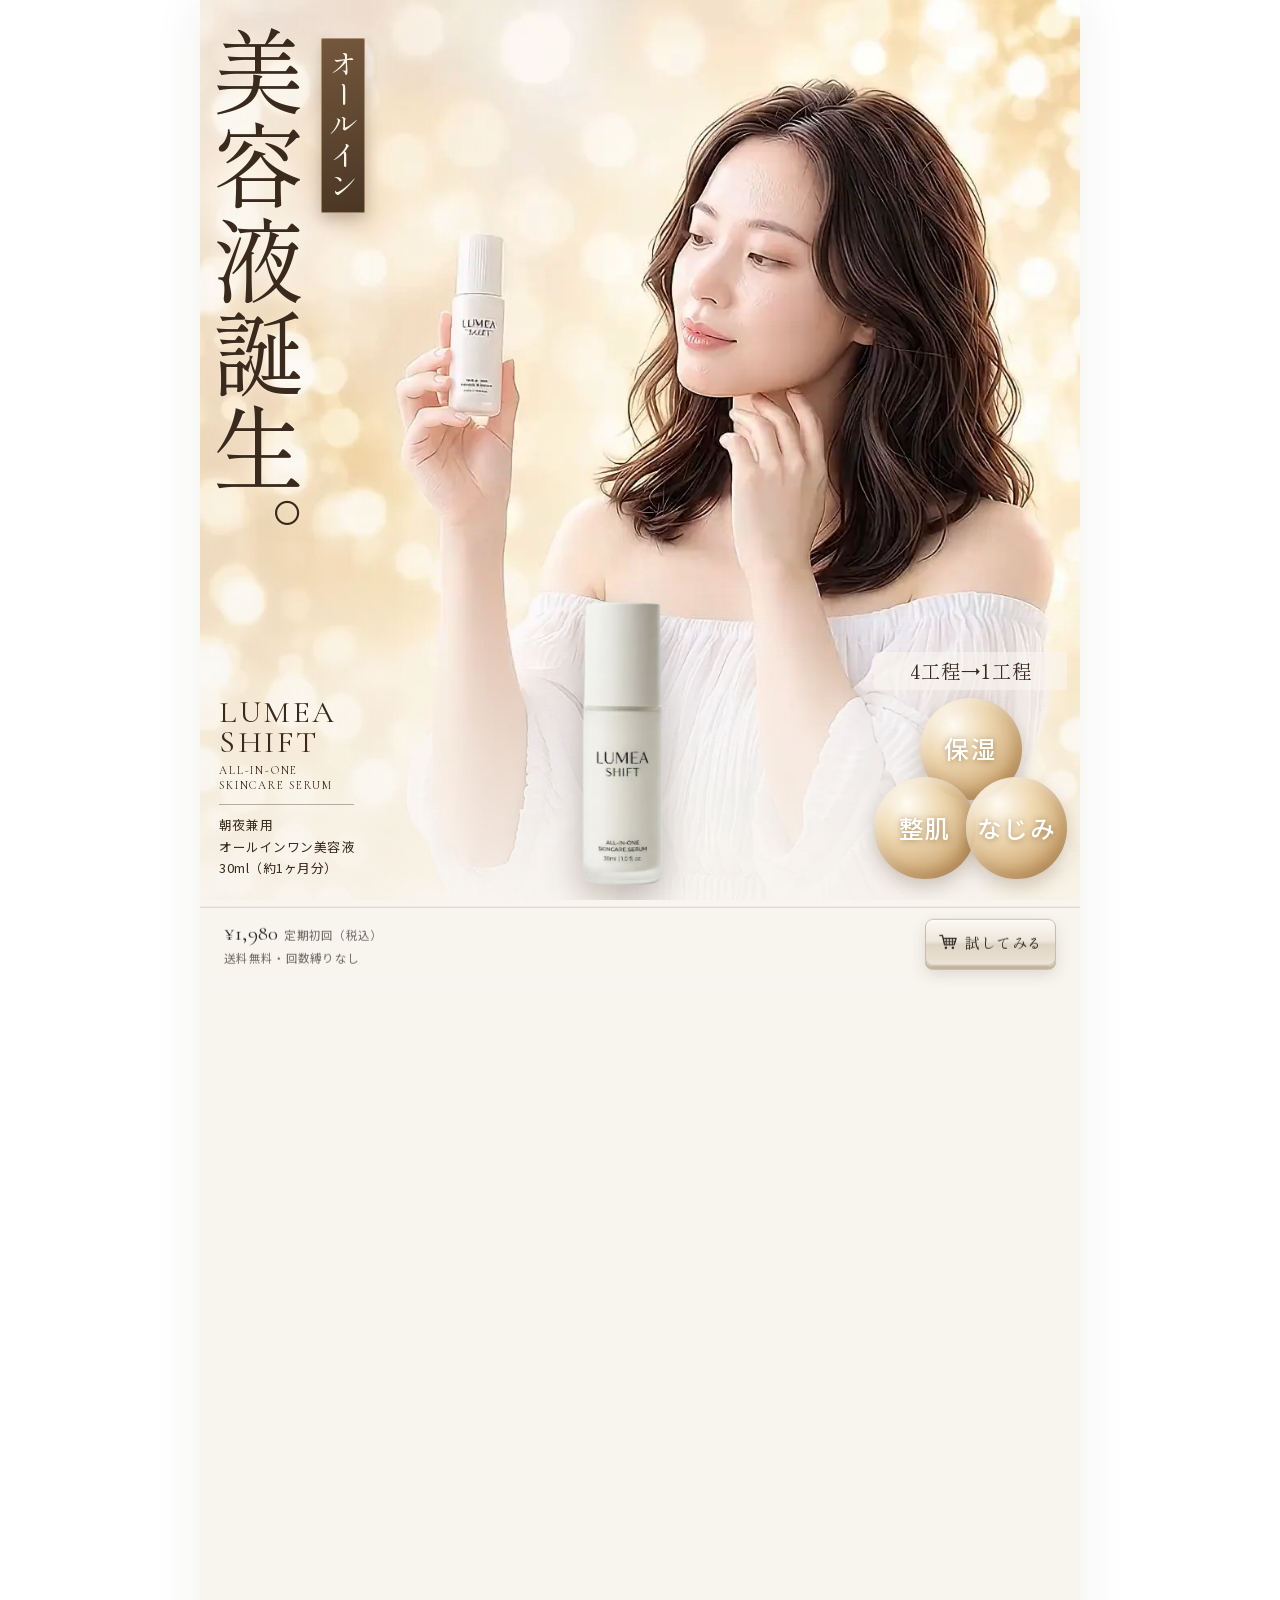
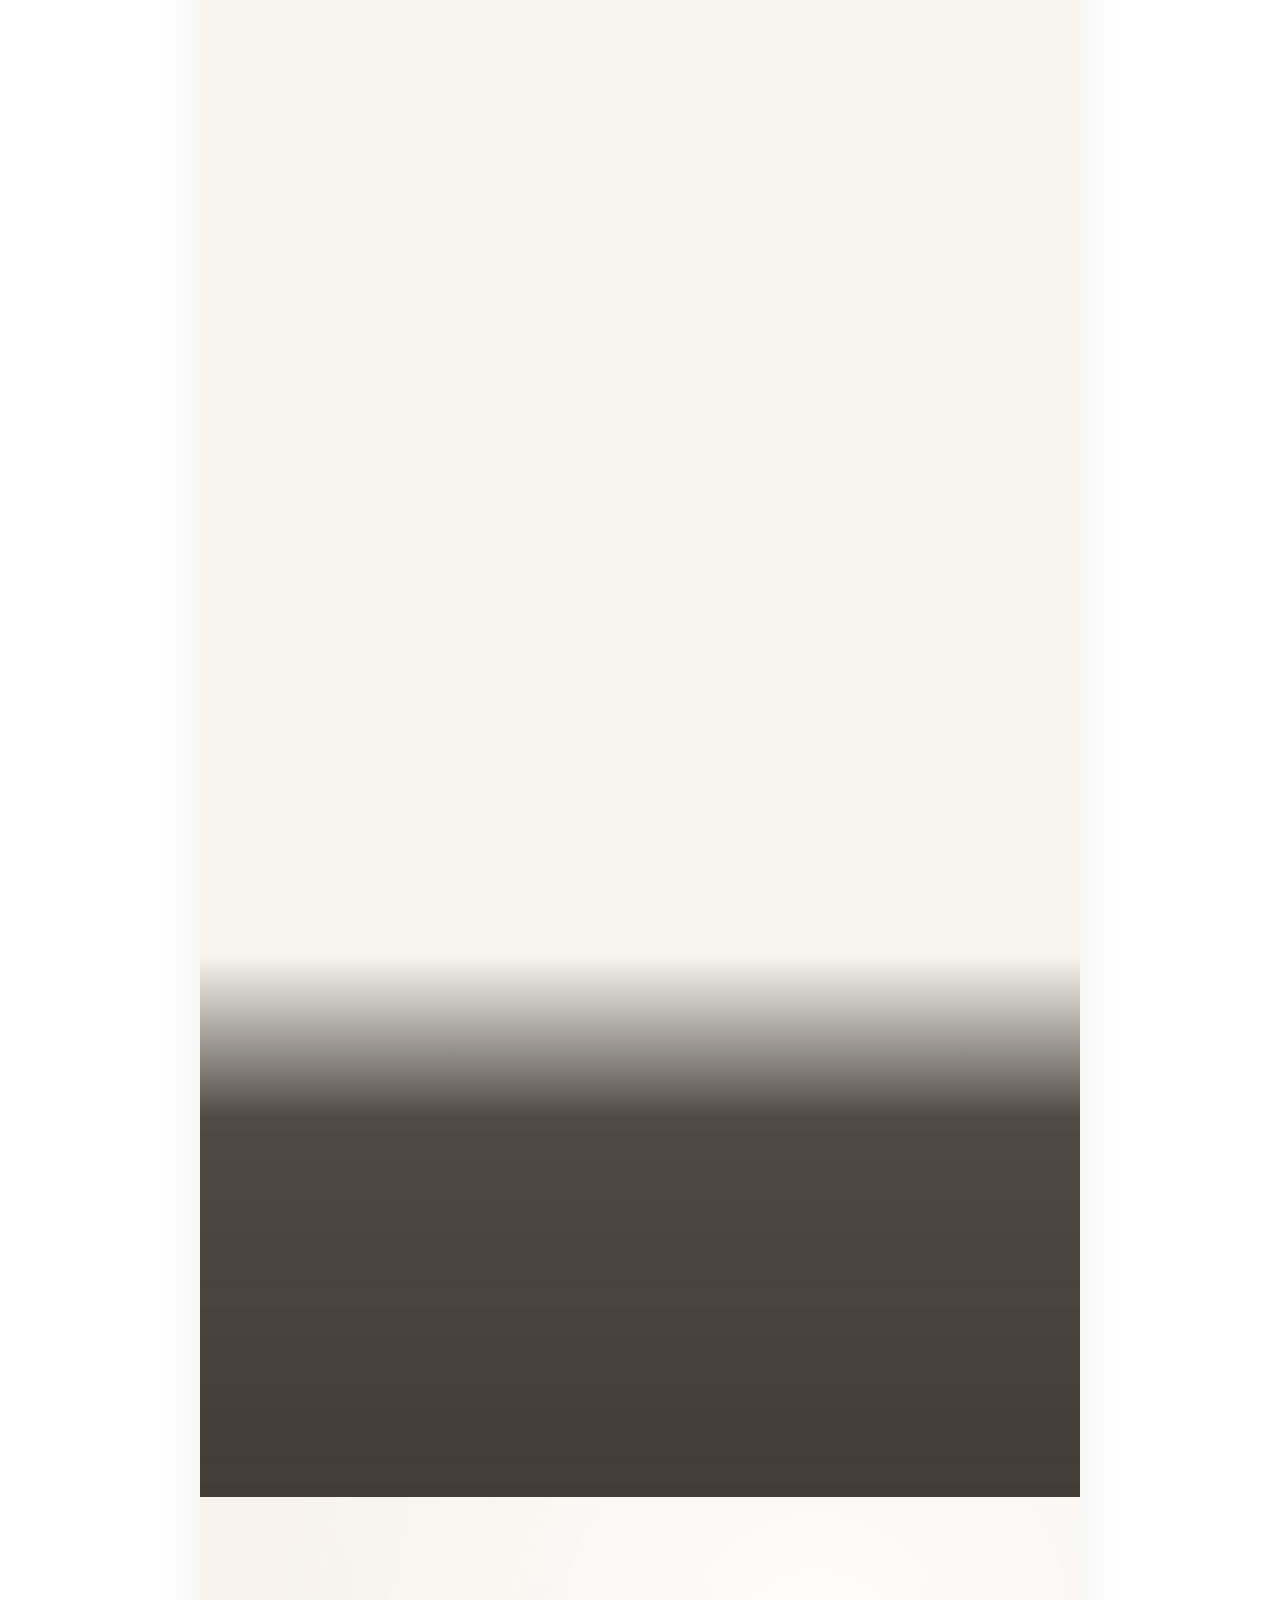
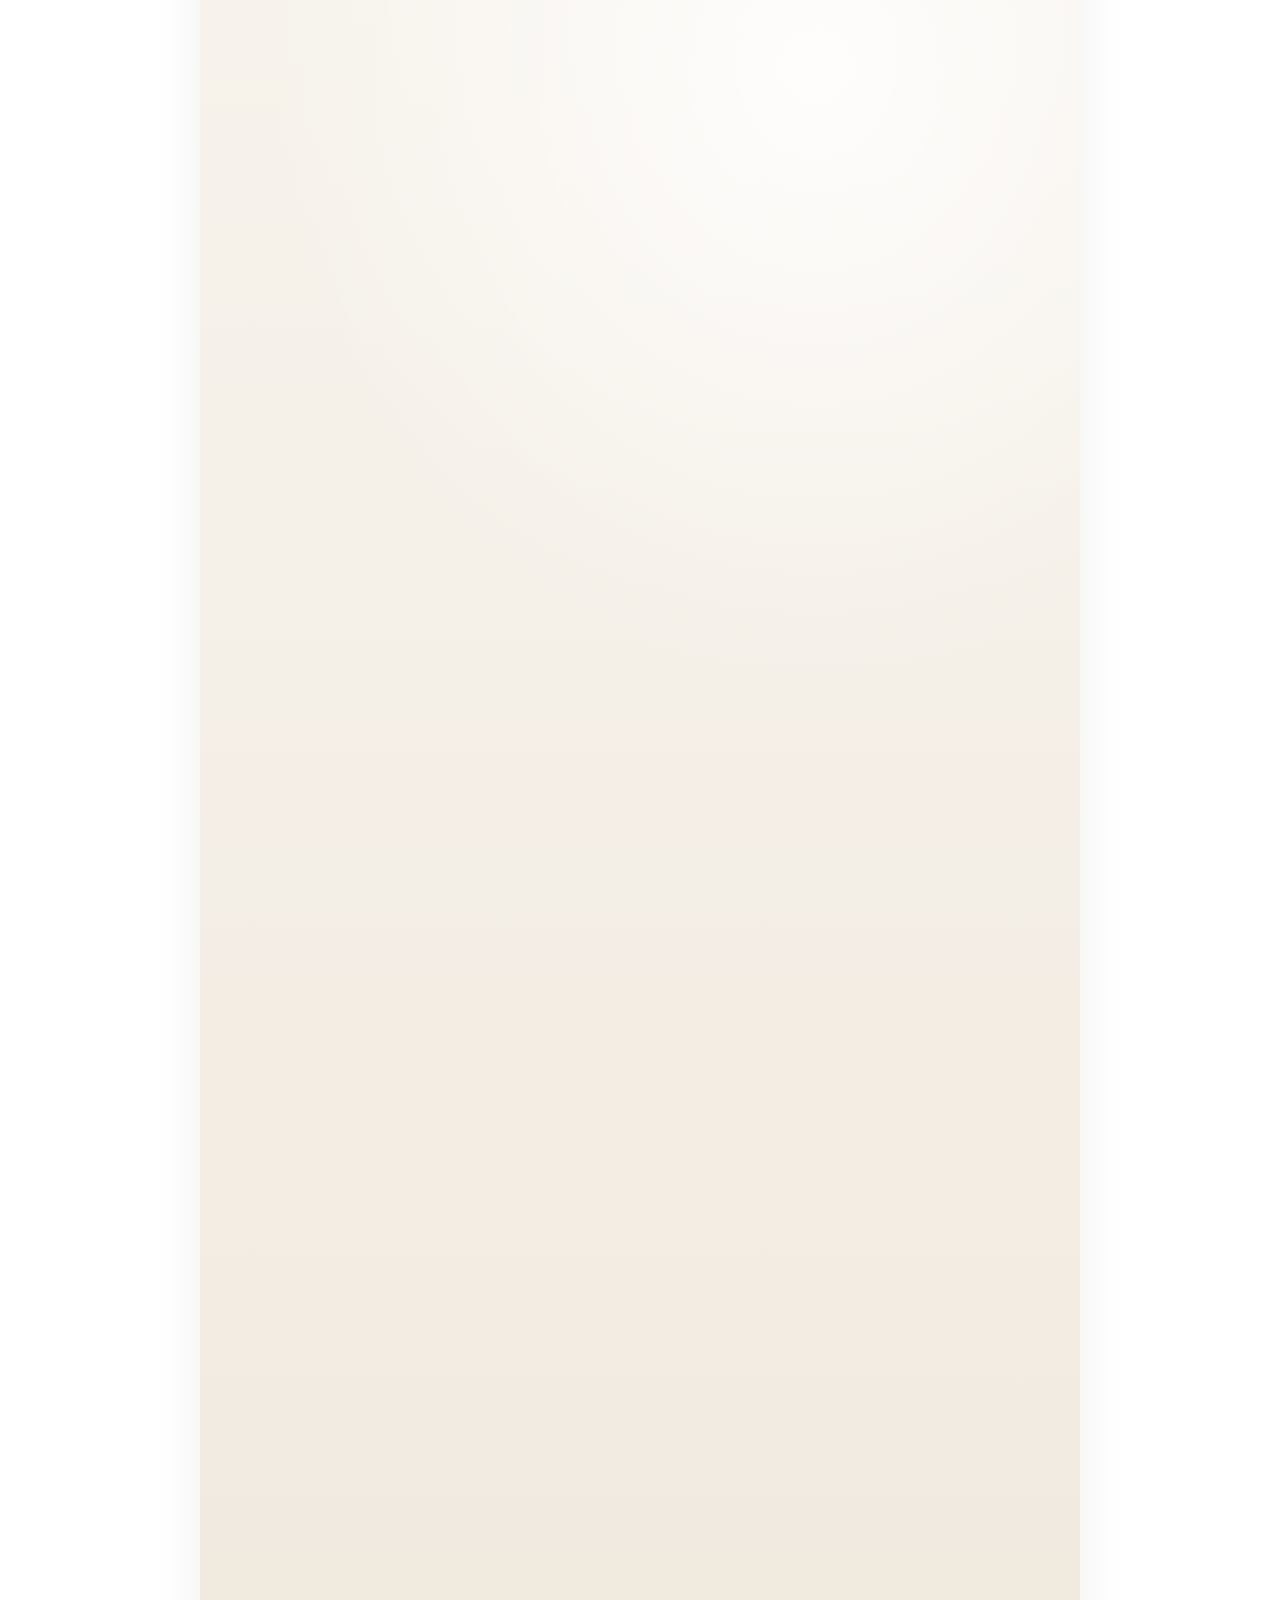
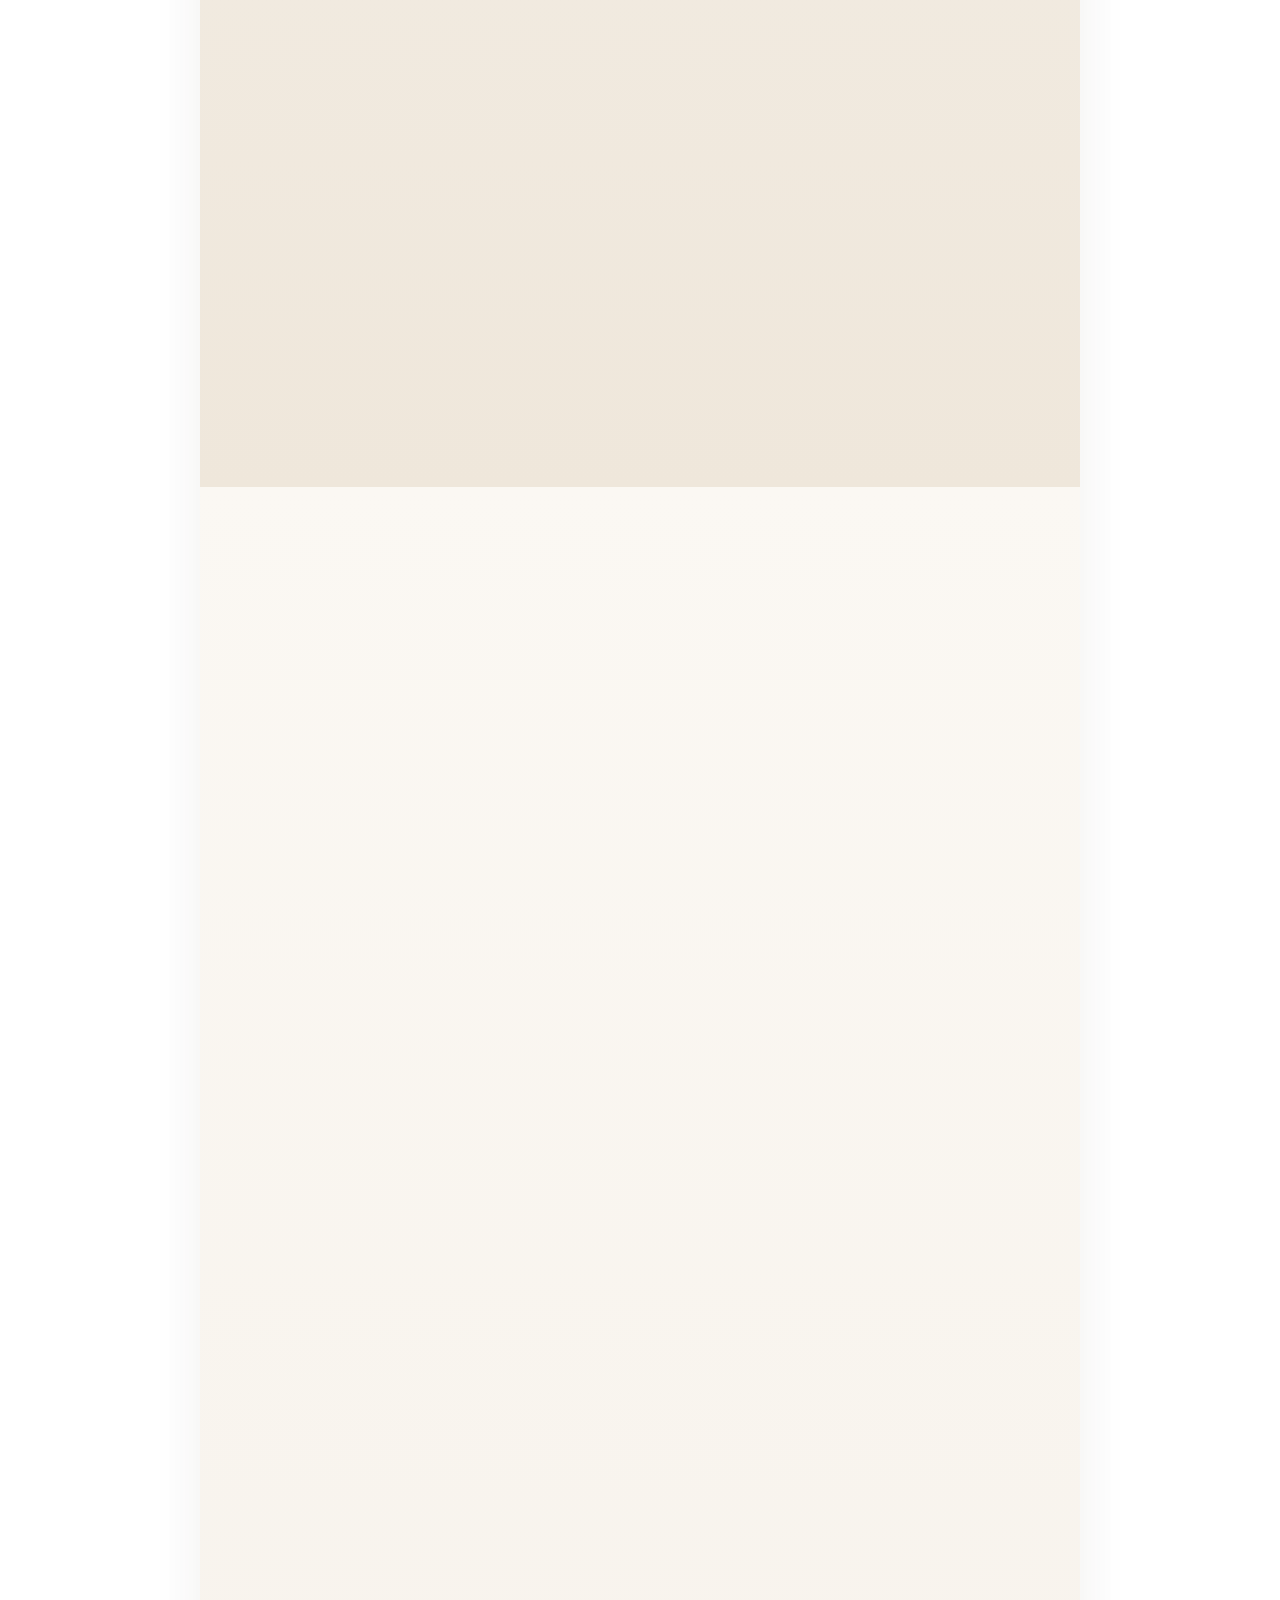
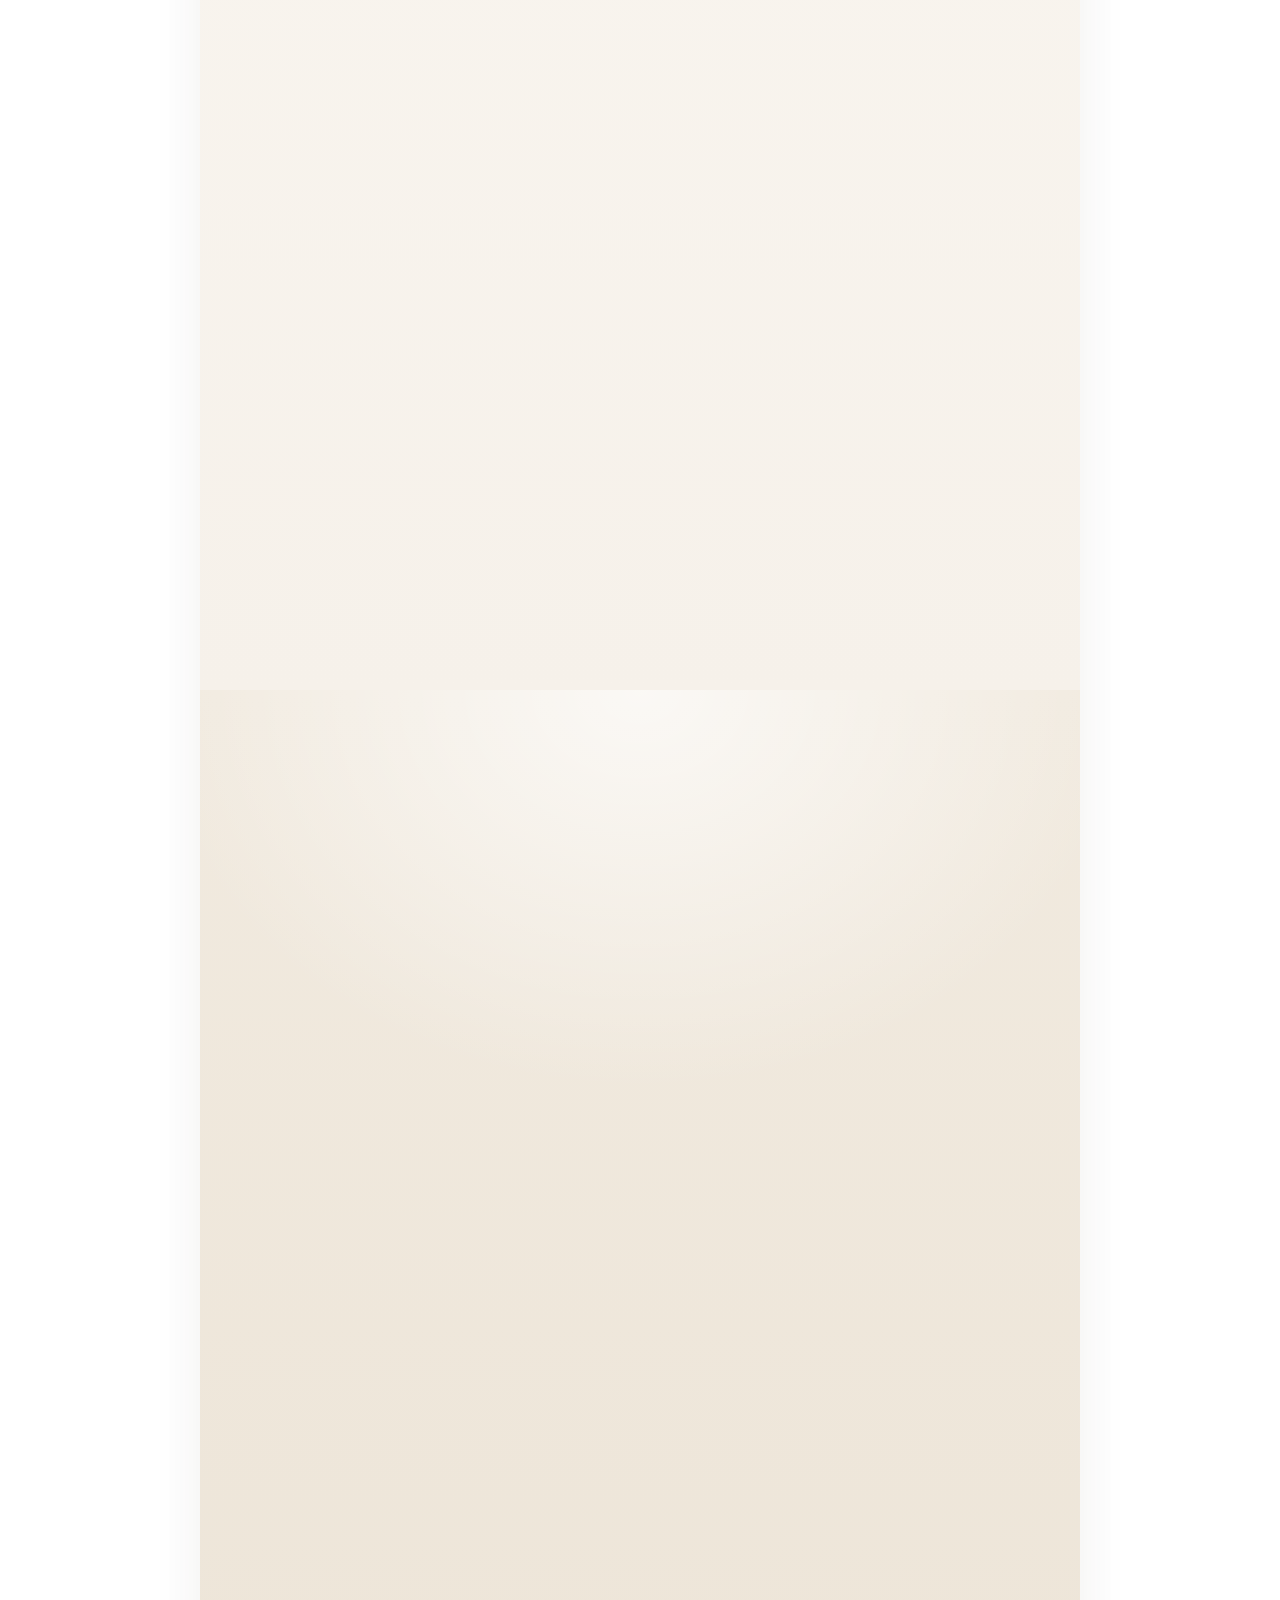
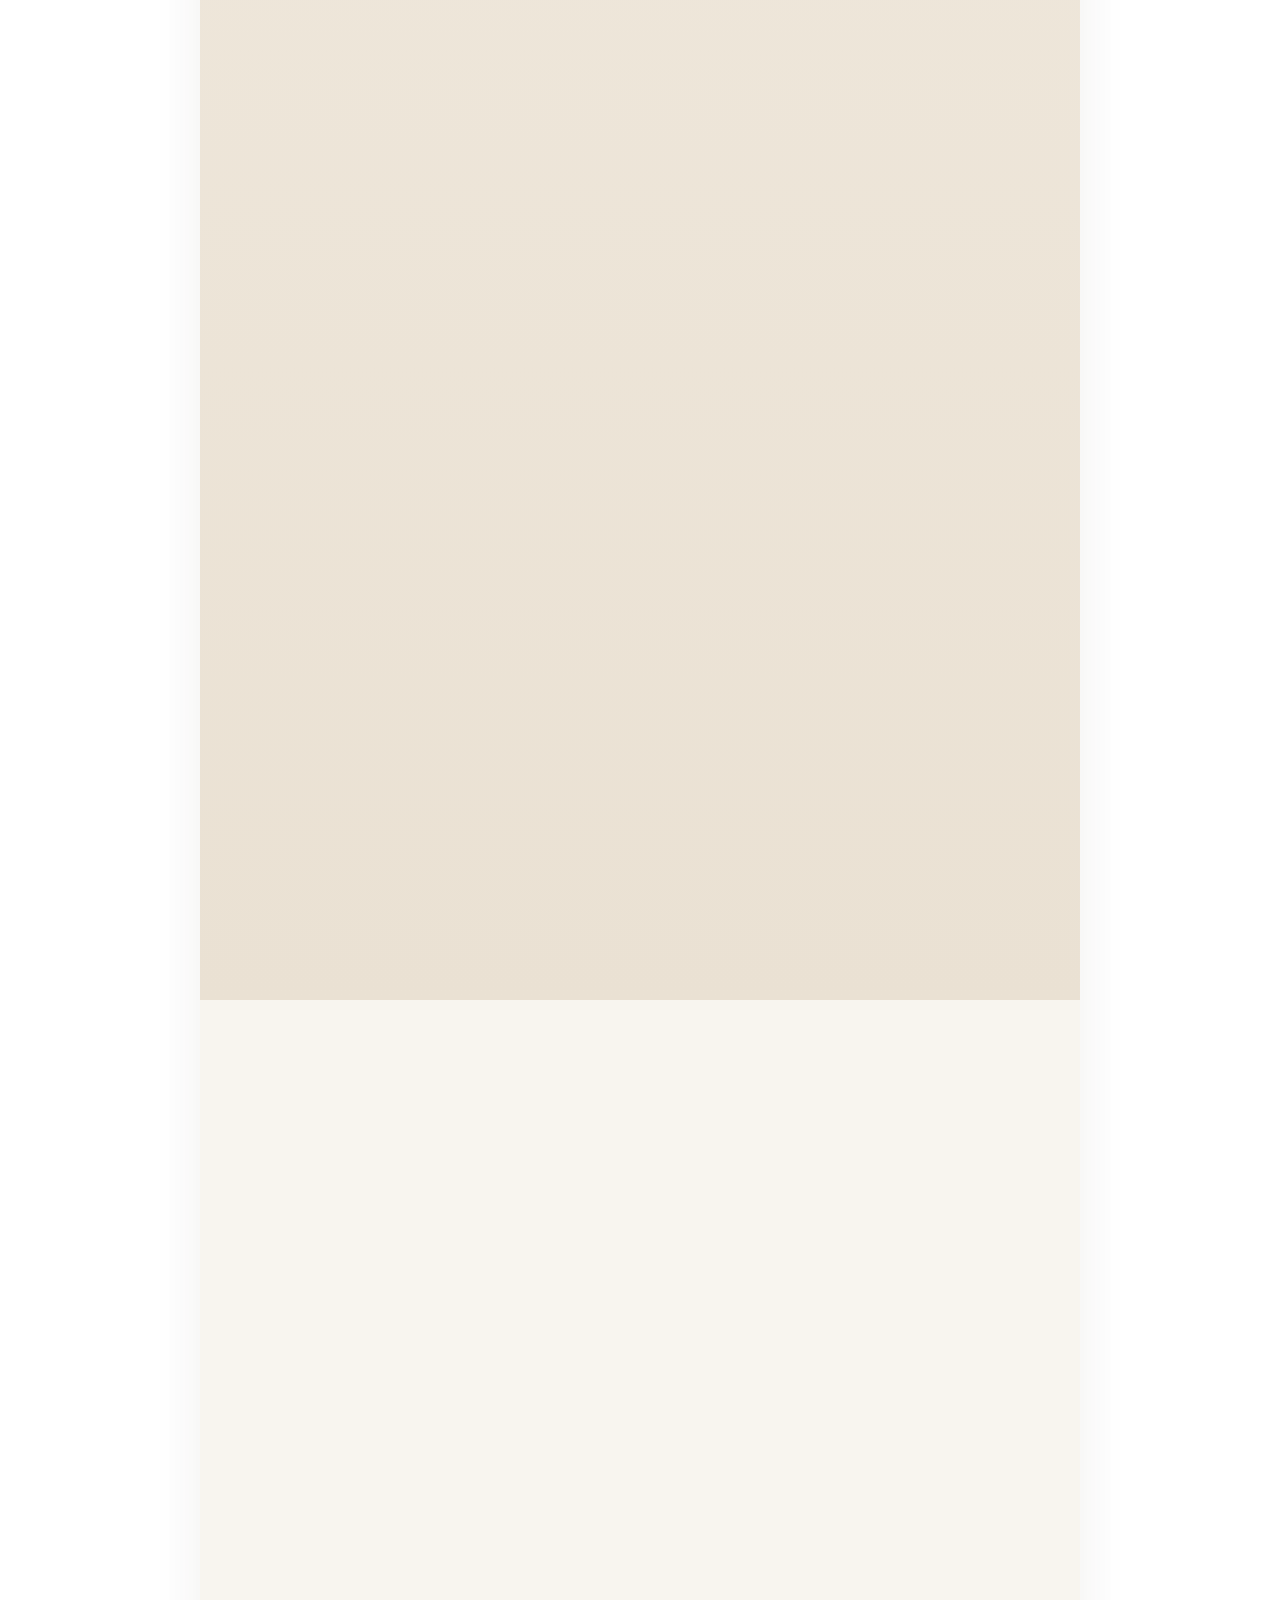
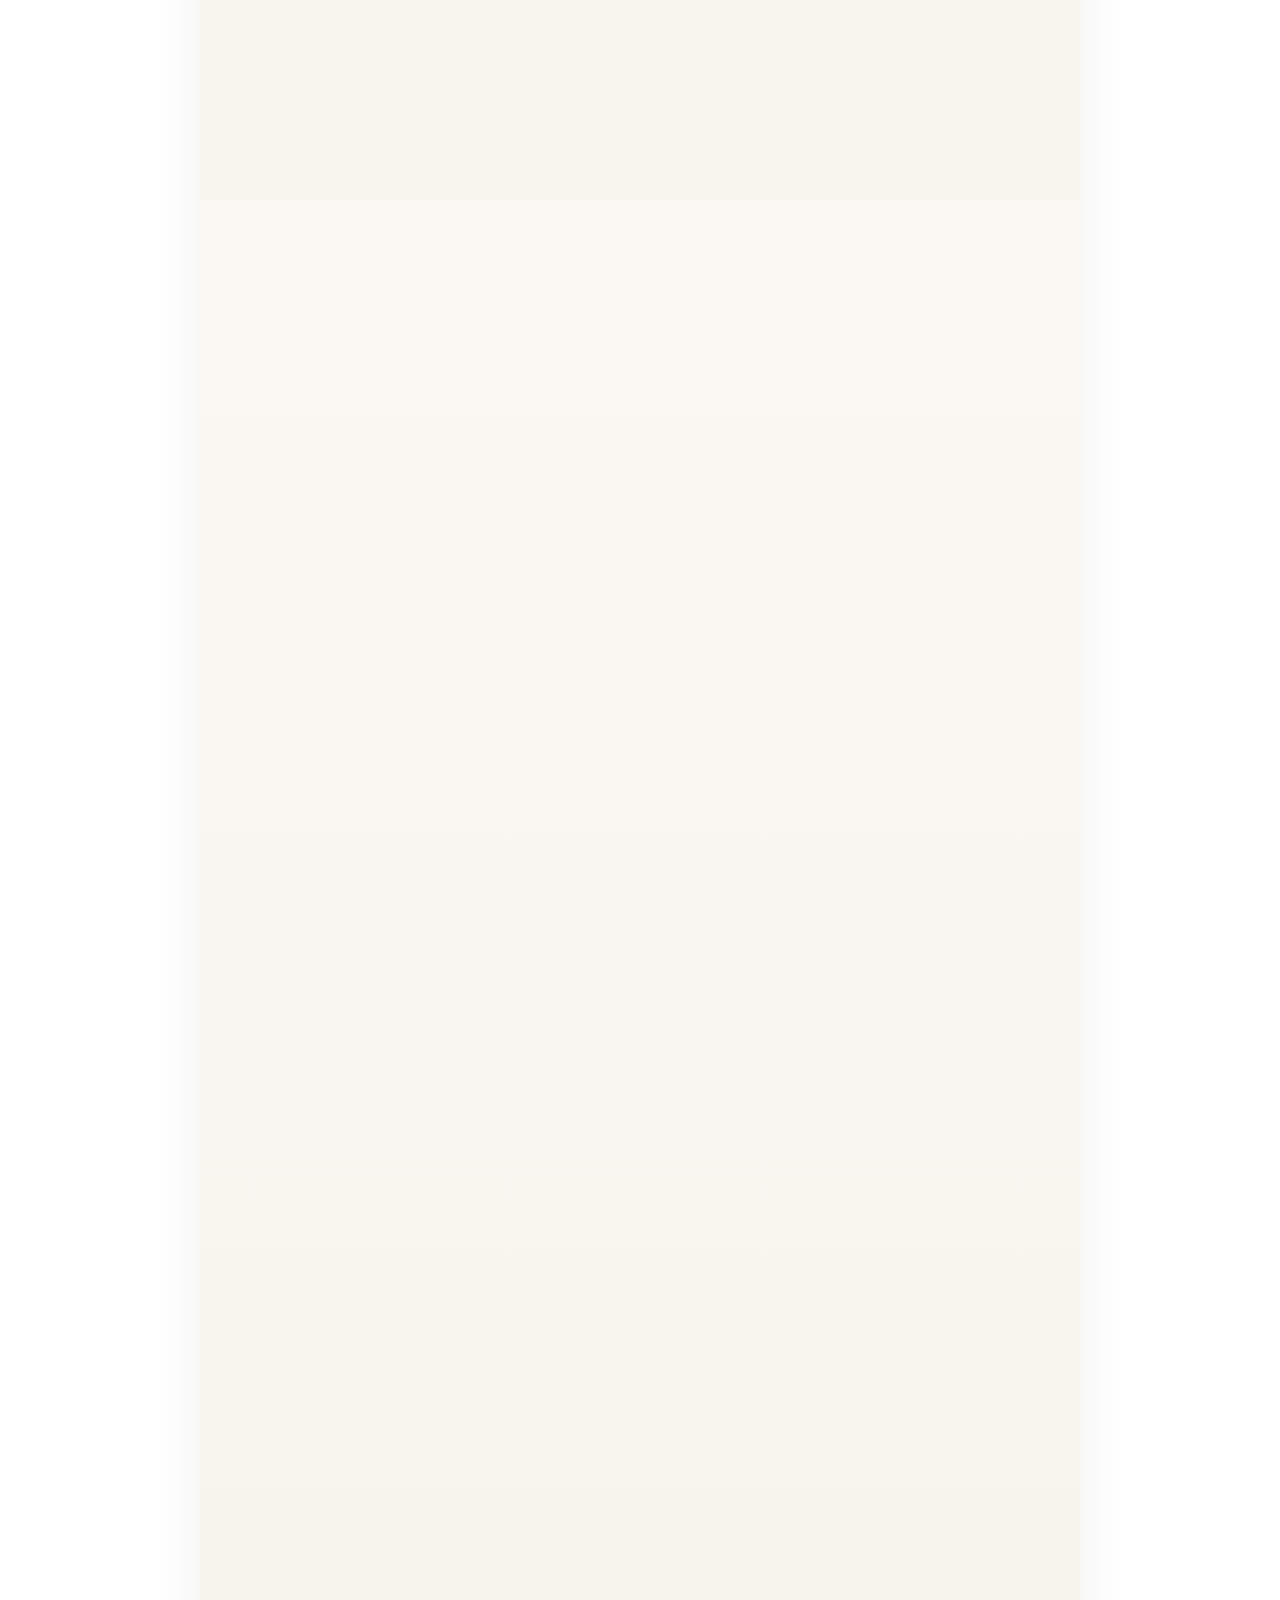
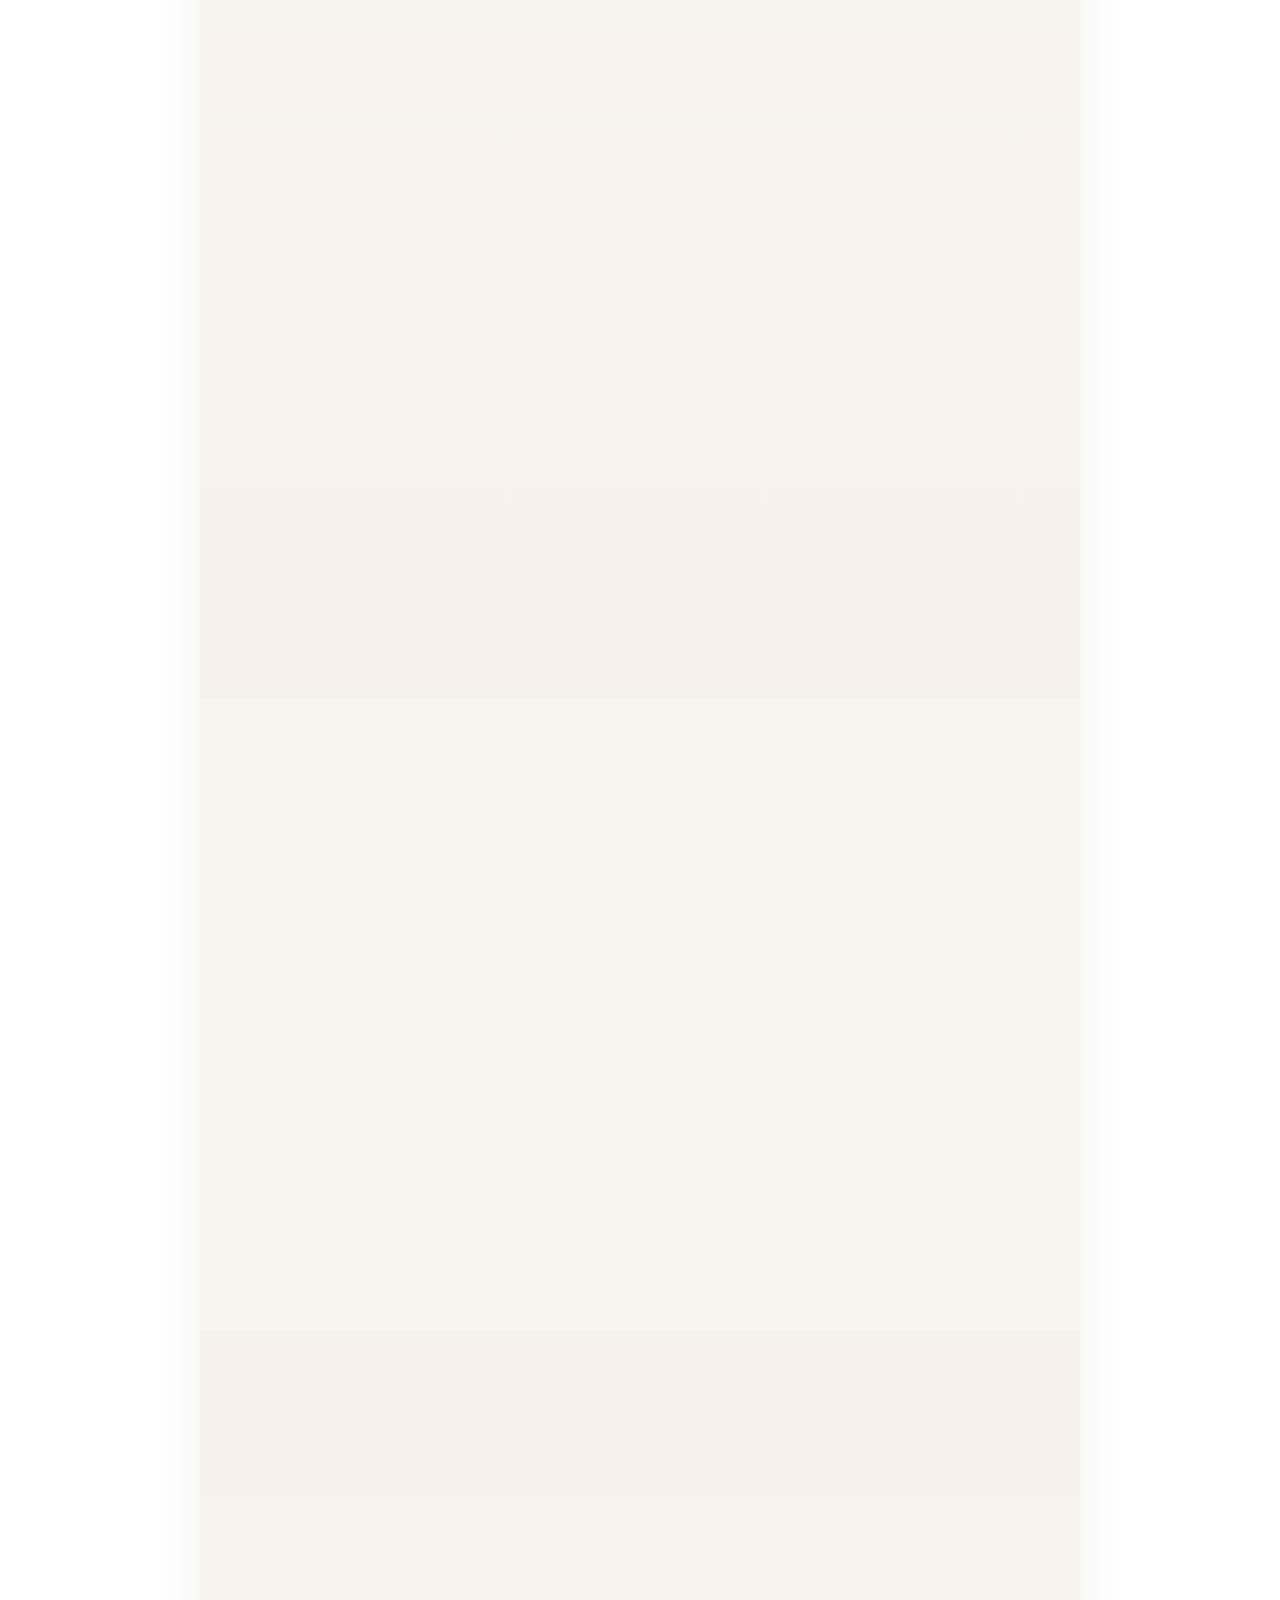
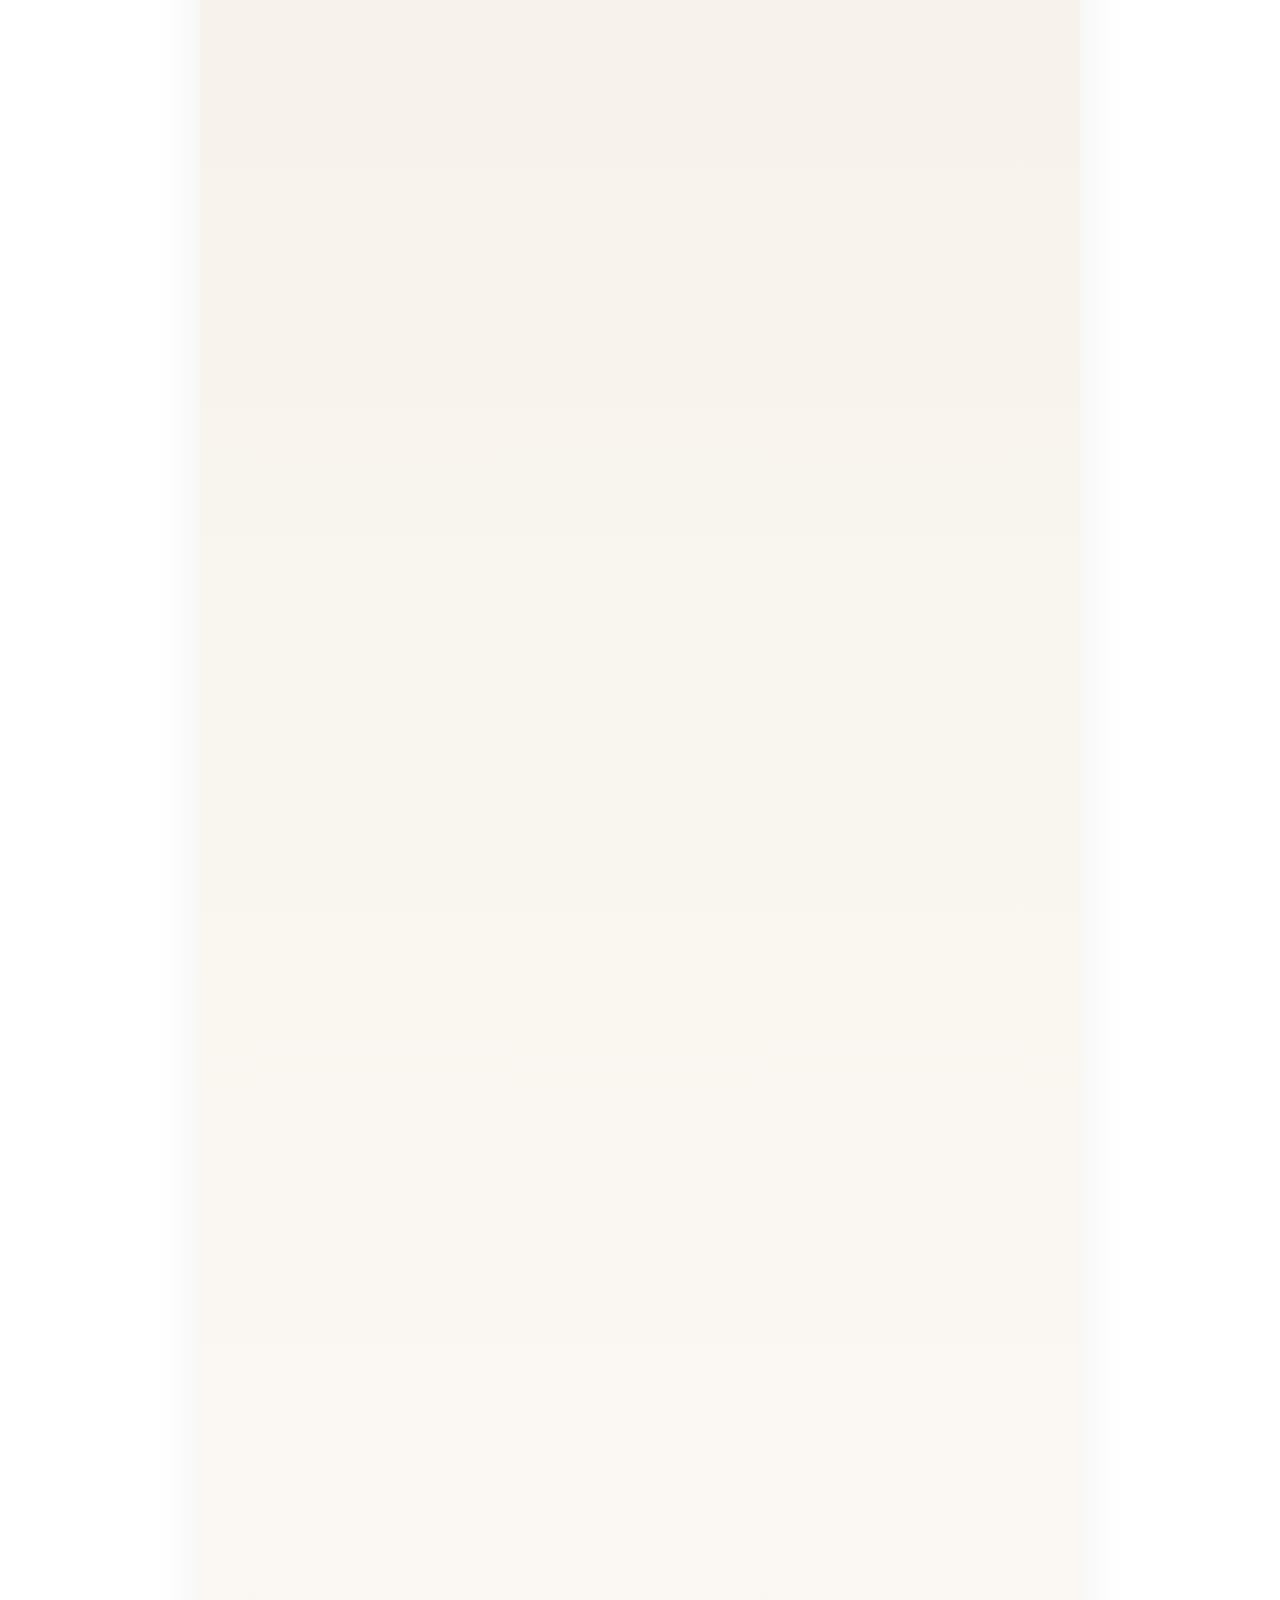
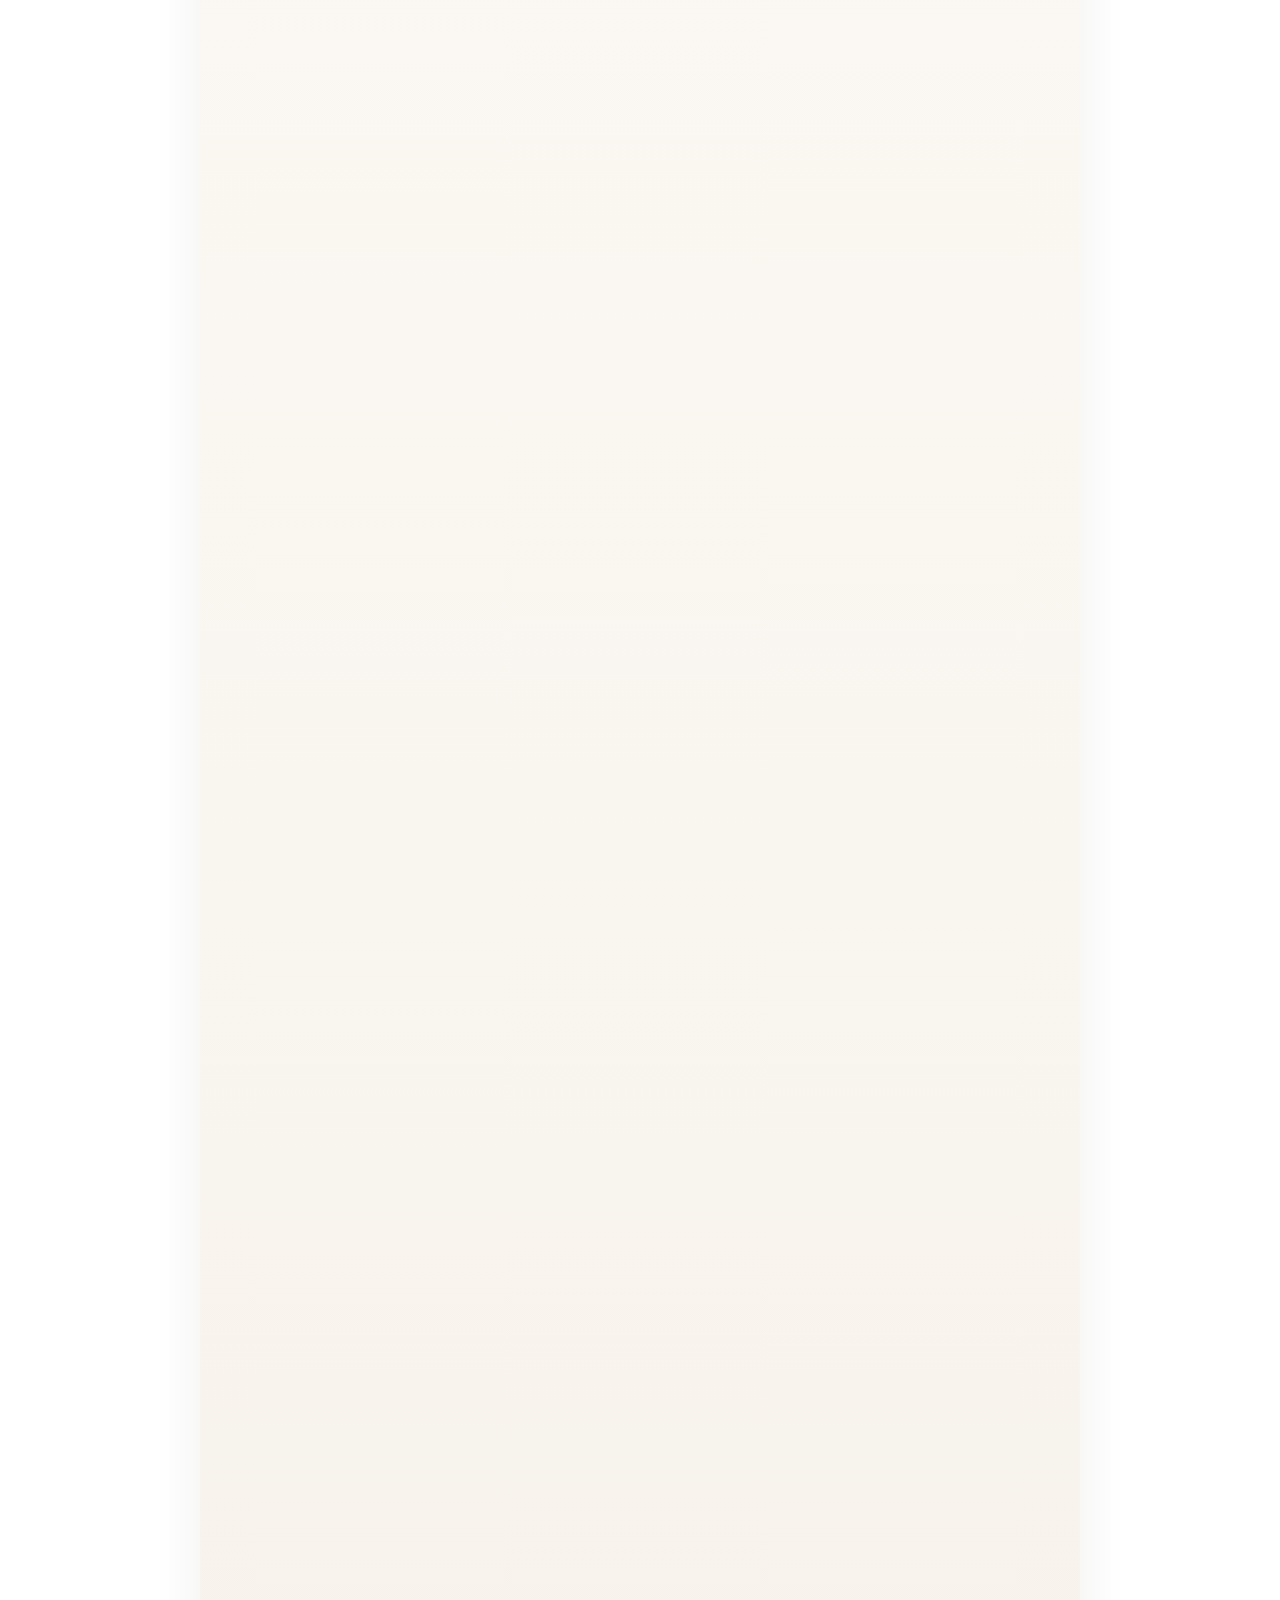
==== commit ed771fda: "perf: フォント自前配信・動画とポスターの遅延読み込みで初期表示を改善し、SEO・CSPを整備 - Google Fonts をやめ、使用文字だけの同一フォント（4ファイル・186KB）を fon" ====
--- a/index.html
+++ b/index.html
@@ -3,16 +3,20 @@
 <head>
   <meta charset="UTF-8">
   <meta name="viewport" content="width=device-width, initial-scale=1.0">
+  <!-- CSP: 外部の読み込みは無い（書体も自前）。head のインライン1本は sha256 で許可。
+       frame-ancestors は meta では効かないのでホスティング側のヘッダで設定する -->
+  <meta http-equiv="Content-Security-Policy" content="default-src 'self'; script-src 'self' 'sha256-YwFCiSXzVxAQjKS8y95p3/JztCwmhmtCtgj2L9f5g0A='; style-src 'self'; img-src 'self' data:; media-src 'self'; font-src 'self'; connect-src 'self'; object-src 'none'; base-uri 'self'; form-action 'self'; upgrade-insecure-requests">
+  <meta name="referrer" content="strict-origin-when-cross-origin">
   <title>LUMEA SHIFT｜朝夜兼用オールインワン美容液</title>
   <meta name="description" content="帰宅が遅い日に全部はできない。何もしないより、これ1本。LUMEA SHIFTは朝夜どちらでも使えるオールインワン美容液。定期初回¥1,980（税込）送料無料・回数縛りなし。">
-  <link rel="canonical" href="https://lumea-beauty.jp/">
+  <link rel="canonical" href="https://sggomain1006-gif.github.io/lumea-shift-lp/">
 
   <!-- OGP -->
   <meta property="og:type" content="website">
-  <meta property="og:url" content="https://lumea-beauty.jp/">
+  <meta property="og:url" content="https://sggomain1006-gif.github.io/lumea-shift-lp/">
   <meta property="og:title" content="LUMEA SHIFT｜朝夜兼用オールインワン美容液">
   <meta property="og:description" content="帰宅が遅い日に全部はできない。何もしないより、これ1本。定期初回¥1,980（税込）送料無料・回数縛りなし。">
-  <meta property="og:image" content="https://lumea-beauty.jp/images/ogp.jpg">
+  <meta property="og:image" content="https://sggomain1006-gif.github.io/lumea-shift-lp/images/ogp.jpg">
   <meta property="og:image:width" content="1200">
   <meta property="og:image:height" content="630">
   <meta property="og:image:alt" content="LUMEA SHIFT 朝夜兼用オールインワン美容液。美容液誕生。定期初回1,980円（税込）送料無料">
@@ -21,26 +25,26 @@
   <meta name="twitter:card" content="summary_large_image">
   <meta name="twitter:title" content="LUMEA SHIFT｜朝夜兼用オールインワン美容液">
   <meta name="twitter:description" content="帰宅が遅い日に全部はできない。何もしないより、これ1本。定期初回¥1,980（税込）送料無料。">
-  <meta name="twitter:image" content="https://lumea-beauty.jp/images/ogp.jpg">
-
+  <meta name="twitter:image" content="https://sggomain1006-gif.github.io/lumea-shift-lp/images/ogp.jpg">
+
+  <link rel="icon" href="favicon.ico" sizes="any">
   <link rel="icon" href="favicon.svg" type="image/svg+xml">
-
-  <!-- 書体は実使用ウェイトのみ: Shippori Mincho 400 / Noto Sans JP 400,500 / Cormorant Garamond 400 -->
-  <link rel="preconnect" href="https://fonts.googleapis.com">
-  <link rel="preconnect" href="https://fonts.gstatic.com" crossorigin>
-  <link href="https://fonts.googleapis.com/css2?family=Shippori+Mincho:wght@400&family=Noto+Sans+JP:wght@400;500&family=Cormorant+Garamond:wght@400&display=swap" rel="stylesheet">
-  <link rel="stylesheet" href="style.css?v=69">
-  <script>document.documentElement.classList.replace('no-js', 'js');</script>
-  <!-- リロード時の位置の復元は自前で行う（ブラウザ任せだと load 後まで先頭が描画されてから飛ぶ）。
-       位置は pagehide で保存し、本文の直後（最初の描画より前）に戻す -->
-  <script>
-    if ('scrollRestoration' in history) history.scrollRestoration = 'manual';
-  </script>
+  <link rel="apple-touch-icon" href="apple-touch-icon.png">
+
+  <!-- 書体は fonts/ の自前サブセット（ページで使う文字だけ・Google Fonts の text= で取得した同一フォント）。
+       Shippori Mincho 400 / Noto Sans JP 400,500 / Cormorant Garamond 400。@font-face は style.css の先頭 -->
+  <link rel="preload" href="images/fv-sp-poster.webp?v=20261003b" as="image" fetchpriority="high">
+  <link rel="preload" href="fonts/shippori-mincho-400.woff2" as="font" type="font/woff2" crossorigin>
+  <link rel="preload" href="fonts/cormorant-garamond-400.woff2" as="font" type="font/woff2" crossorigin>
+  <link rel="stylesheet" href="style.css?v=70">
+  <!-- 最初の描画より前に要る2つだけをインラインに置く（js クラス／スクロール位置の自前復元の宣言）。
+       内容を変えたら CSP の sha256 も更新すること -->
+  <script>document.documentElement.classList.replace('no-js','js');if('scrollRestoration' in history)history.scrollRestoration='manual';</script>
 </head>
 <body>
 
   <!-- 追従CTA -->
-  <div class="sticky" role="complementary" aria-label="購入導線">
+  <div class="sticky" role="complementary" aria-label="購入導線" inert>
     <div class="sticky__inner">
       <p class="sticky__text"><strong>¥1,980</strong>定期初回（税込）<br>送料無料・回数縛りなし</p>
       <a href="#offer" class="btn btn--primary">試してみる</a>
@@ -56,16 +60,7 @@
     <section class="fv" aria-label="LUMEA SHIFT オールインワン美容液">
       <!-- JS有効では画面に固定する舞台（スクロールで FV が引き、奥の映像が立ち上がる） -->
       <div class="fv__stage">
-      <video class="fv__video" muted autoplay loop playsinline preload="metadata" aria-hidden="true" tabindex="-1"></video>
-      <script>
-        (function () {
-          var video = document.currentScript.previousElementSibling;
-          var reduce = window.matchMedia('(prefers-reduced-motion: reduce)');
-          video.poster = 'images/fv-sp-poster.webp?v=20261003b';
-          video.src = 'images/fv-sp.mp4?v=20261003b';
-          if (reduce.matches) { video.autoplay = false; video.pause(); }
-        })();
-      </script>
+      <video class="fv__video" muted loop playsinline preload="none" poster="images/fv-sp-poster.webp?v=20261003b" data-fv-src="images/fv-sp.mp4?v=20261003b" aria-hidden="true" tabindex="-1"></video>
       <div class="fv__scrim" aria-hidden="true"></div>
 
 
@@ -218,7 +213,7 @@
       <h2 class="sx-title js-reveal" id="one-sp-title">何もしないより、<br><span class="sx-grad sx-grad--big">これ1本。</span></h2>
 
       <div class="one-sp__arch js-reveal">
-        <video muted loop playsinline preload="none" poster="images/tex-poster.webp" data-src="images/tex-960.mp4" aria-hidden="true" tabindex="-1"></video>
+        <video muted loop playsinline preload="none" data-poster="images/tex-poster.webp" data-src="images/tex-960.mp4" aria-hidden="true" tabindex="-1"></video>
         <span class="pt-bubble one-sp__bubble--a" aria-hidden="true"></span>
         <span class="pt-bubble one-sp__bubble--b" aria-hidden="true"></span>
       </div>
@@ -280,7 +275,7 @@
       <h2 class="sx-title js-reveal" id="days-sp-title">こんな日に、<br><span class="sx-grad">使ってほしい。</span></h2>
       <div class="days-sp__list">
         <article class="days-sp__card js-reveal">
-          <div class="days-sp__media"><video data-src="images/day-morning.mp4" poster="images/day-morning-poster.webp" width="1280" height="720" muted loop playsinline preload="none" aria-label="朝の洗面台で美容液を手のひらに出す様子"></video></div>
+          <div class="days-sp__media"><video data-src="images/day-morning.mp4" data-poster="images/day-morning-poster.webp" width="1280" height="720" muted loop playsinline preload="none" aria-label="朝の洗面台で美容液を手のひらに出す様子"></video></div>
           <div class="days-sp__body">
             <span class="days-sp__en" aria-hidden="true">Morning</span>
             <p class="days-sp__time">AM 7:30</p>
@@ -289,7 +284,7 @@
           </div>
         </article>
         <article class="days-sp__card js-reveal">
-          <div class="days-sp__media"><video data-src="images/day-night.mp4" poster="images/day-night-poster.webp" width="1280" height="720" muted loop playsinline preload="none" aria-label="帰宅後、洗面台の鏡の前で美容液をなじませる様子"></video></div>
+          <div class="days-sp__media"><video data-src="images/day-night.mp4" data-poster="images/day-night-poster.webp" width="1280" height="720" muted loop playsinline preload="none" aria-label="帰宅後、洗面台の鏡の前で美容液をなじませる様子"></video></div>
           <div class="days-sp__body">
             <span class="days-sp__en" aria-hidden="true">Night</span>
             <p class="days-sp__time">PM 10:40</p>
@@ -298,7 +293,7 @@
           </div>
         </article>
         <article class="days-sp__card js-reveal">
-          <div class="days-sp__media"><video data-src="images/day-tired.mp4" poster="images/day-tired-poster.webp" width="1280" height="720" muted loop playsinline preload="none" aria-label="ソファに座ったまま美容液をなじませる様子"></video></div>
+          <div class="days-sp__media"><video data-src="images/day-tired.mp4" data-poster="images/day-tired-poster.webp" width="1280" height="720" muted loop playsinline preload="none" aria-label="ソファに座ったまま美容液をなじませる様子"></video></div>
           <div class="days-sp__body">
             <span class="days-sp__en" aria-hidden="true">Tired days</span>
             <p class="days-sp__time">ANY TIME</p>
@@ -555,21 +550,7 @@
          ============================================================ -->
     <section class="last" aria-labelledby="last-title">
       <!-- 背景映像（final.mp4 を圧縮したもの） -->
-      <video class="last__video" muted loop playsinline preload="none" aria-hidden="true" tabindex="-1"></video>
-      <script>
-        (function () {
-          var video = document.currentScript.previousElementSibling;
-          video.poster = 'images/last-sp-poster.webp?v=20261003';
-          if (window.matchMedia('(prefers-reduced-motion: reduce)').matches) return;
-          new IntersectionObserver(function (entries) {
-            entries.forEach(function (e) {
-              if (!e.isIntersecting) { video.pause(); return; }
-              if (!video.src) video.src = 'images/last-sp.mp4?v=20261003';
-              video.play().catch(function () {});
-            });
-          }, { rootMargin: '200px 0px' }).observe(video);
-        })();
-      </script>
+      <video class="last__video" muted loop playsinline preload="none" data-poster="images/last-sp-poster.webp?v=20261003" data-last-src="images/last-sp.mp4?v=20261003" aria-hidden="true" tabindex="-1"></video>
       <h2 class="last__title js-reveal" id="last-title">毎日をもっと楽に。</h2>
       <a href="#offer" class="btn btn--primary js-reveal">1本持っておく</a>
     </section>
@@ -600,31 +581,6 @@
     </div>
   </footer>
 
-  <script>
-    (function () {
-      var KEY = 'lumea-scroll:' + location.pathname;
-      var saved = null;
-      try {
-        var nav = performance.getEntriesByType('navigation')[0];
-        // リロードなら URL に #offer などが付いていても、離れた位置へ戻す
-        if (nav && nav.type === 'reload') saved = sessionStorage.getItem(KEY);
-      } catch (e) {}
-      if (saved !== null) {
-        var y = +saved;
-        var moved = false;
-        var stop = function () { moved = true; };
-        window.scrollTo(0, y);
-        ['wheel', 'touchstart', 'keydown'].forEach(function (t) { window.addEventListener(t, stop, { once: true, passive: true }); });
-        // 画像や書体の読み込みで位置がずれていたら、指で動かしていない限りもう一度合わせる
-        window.addEventListener('load', function () {
-          if (!moved && Math.abs(window.scrollY - y) > 2) window.scrollTo(0, y);
-        });
-      }
-      window.addEventListener('pagehide', function () {
-        try { sessionStorage.setItem(KEY, String(Math.round(window.scrollY))); } catch (e) {}
-      });
-    })();
-  </script>
-  <script src="script.js?v=11"></script>
+  <script src="script.js?v=13"></script>
 </body>
 </html>
--- a/style.css
+++ b/style.css
@@ -11,6 +11,41 @@
    - 2026-10-03: PC版を削除。SP版のデザインを全幅で使う（幅で出し分けない）
    - --pad は横ガター専用。縦には使わない
    ============================================================ */
+
+/* 書体: fonts/ の自前サブセット（ページで使う文字だけ。Google Fonts の text= で取得した同一フォント・OFL）
+   文言を変えたら、増えた文字が入っているか確認すること（入っていない字は代替書体で出る） */
+@font-face {
+  font-family: 'Noto Sans JP';
+  font-style: normal;
+  font-weight: 400;
+  font-display: swap;
+  src: url('fonts/noto-sans-jp-400.woff2') format('woff2');
+  unicode-range: U+20-7e, U+a9, U+203b, U+3000-3002, U+300c-300d, U+3012, U+301c, U+3042, U+3044, U+3046, U+3048, U+304a-304d, U+304f, U+3051-3055, U+3057-305b, U+305d, U+305f-3061, U+3063-306b, U+306e-3070, U+3078-3079, U+307b, U+307e-3084, U+3088-308d, U+308f, U+3092-3093, U+30a2, U+30a4, U+30a7-30a8, U+30aa-30ab, U+30ad, U+30af-30b3, U+30b5, U+30b7, U+30b9-30bb, U+30bf, U+30c1, U+30c3-30c4, U+30c6, U+30c8-30ca, U+30ce, U+30d0-30d3, U+30d5-30d7, U+30d9, U+30dd, U+30df-30e3, U+30e9-30ed, U+30ef, U+30f3, U+30f6, U+30fb-30fc, U+4e00, U+4e0a, U+4e0d-4e0e, U+4e2d, U+4e73, U+4e8b, U+4eac, U+4eba, U+4ed5, U+4ed8, U+4ee3, U+4ee5, U+4f01, U+4f11, U+4f1a, U+4f4d-4f4e, U+4f50, U+4f53, U+4f55, U+4f5c, U+4f7f, U+4fa1, U+4fdd, U+4fe1, U+500b, U+50cf, U+5168, U+517c, U+5185-5186, U+51e6, U+51fa, U+5206, U+521d, U+5229, U+5236, U+523a, U+524d, U+5272, U+5287, U+52a0, U+52a9, U+52b9, U+52d5, U+52d9, U+5316, U+533a, U+5370, U+53d6, U+53ef, U+5408, U+542b, U+54c1, U+54e1, U+5546, U+554f, U+55b6, U+56de, U+571f, U+57fa, U+5834, U+58f2, U+5909, U+591a, U+591c, U+5973, U+5b85, U+5b88-5b89, U+5b8c, U+5b9a, U+5bae, U+5bb9, U+5c0e, U+5c4a, U+5de5, U+5e30, U+5e38, U+5e73-5e74, U+5ea6, U+5f0f, U+5f15, U+5f35, U+5f53, U+5f79, U+5f97, U+5fc3, U+5fc5, U+5fd9, U+5feb, U+601d, U+6027, U+6052, U+60f3, U+610f, U+611f, U+614b, U+6163, U+6210, U+623b, U+624b, U+62c5, U+6307, U+6570, U+6574, U+6599, U+65b9, U+65e5, U+6642, U+66f8, U+6700, U+6708, U+671d, U+671f, U+672c, U+6771, U+679c, U+682a, U+683c, U+690d, U+696d, U+69d8, U+6b21, U+6b62, U+6b73, U+6bce, U+6c34, U+6cd5, U+6d17, U+6db2, U+6e05, U+6e0b, U+6e1b, U+6e7f, U+6f54, U+6fc0, U+7121, U+7269, U+7279, U+72b6, U+74a7, U+7528, U+7537, U+753b, U+75b2, U+767a, U+7684, U+76ee, U+793e, U+795d-795e, U+79d2, U+7a0b, U+7a0e, U+7a2e, U+7acb, U+7ca7, U+7cfb, U+7d04, U+7d44, U+7d61, U+7d9a, U+7de0, U+7e1b, U+7f6e, U+7f8e, U+7fd2, U+8003, U+8077, U+808c, U+80fd, U+81ea, U+82b1, U+82e6, U+85e4, U+8868, U+88fd, U+8981, U+898f, U+89e3, U+8a08, U+8a18, U+8a2d, U+8a3c, U+8aad, U+8b58, U+8c37, U+8c61, U+8ca0, U+8ca9, U+8efd, U+8fbc, U+9001, U+9003, U+901a, U+9023, U+9045, U+904b, U+9055, U+90fd, U+914d, U+9178, U+91cd, U+9593, U+95a2, U+964d, U+9650, U+96e2, U+9759, U+9811, U+9854, U+985e, U+ff08-ff09, U+ff0f, U+ff1a;
+}
+@font-face {
+  font-family: 'Noto Sans JP';
+  font-style: normal;
+  font-weight: 500;
+  font-display: swap;
+  src: url('fonts/noto-sans-jp-500.woff2') format('woff2');
+  unicode-range: U+20-7e, U+300c-300d, U+3044, U+3046, U+3048, U+304b-3054, U+3057-3062, U+3064-306b, U+306e-3070, U+307e-307f, U+3082-3084, U+3089-308d, U+3092-3094, U+3099, U+30a2, U+30a4, U+30a8, U+30ab-30b4, U+30b7-30bc, U+30bf-30c0, U+30c4-30c5, U+30c8-30ca, U+30d2-30d3, U+30d8-30d9, U+30df-30e0, U+30e9-30ed, U+30f3, U+30fb-30fc, U+4e08, U+4e73, U+4ed6, U+4f4e, U+4f55, U+4f75, U+4f7f, U+4fdd, U+5206-5207, U+5272, U+52a0, U+5316, U+5358, U+56de, U+591c, U+5927, U+592b, U+5f53, U+6027, U+611f, U+624b, U+6301, U+654f, U+6574, U+6599, U+6700, U+671d, U+672c, U+6c34, U+6db2, U+6e7f, U+7121, U+7528, U+7537, U+7c21, U+7ca7, U+7d04, U+808c, U+82b1, U+89e3, U+8cb7, U+8efd, U+9001, U+9178, U+91cd, U+9650, U+98db, U+ff1f;
+}
+@font-face {
+  font-family: 'Shippori Mincho';
+  font-style: normal;
+  font-weight: 400;
+  font-display: swap;
+  src: url('fonts/shippori-mincho-400.woff2') format('woff2');
+  unicode-range: U+20-7e, U+a5, U+2192, U+3001-3002, U+300c-300d, U+3010-3011, U+3042, U+3044, U+3046, U+3048, U+304a-305c, U+305f-306b, U+306e-3071, U+3078-3082, U+3084, U+3088-308c, U+308f, U+3092-3094, U+3099-309a, U+30a1-30a2, U+30a4, U+30aa, U+30ad-30b2, U+30b9-30ba, U+30bd-30c2, U+30c6-30c7, U+30d5-30da, U+30e0-30e1, U+30e3, U+30e9-30eb, U+30ef, U+30f3, U+30f7, U+30fb-30fc, U+4e00, U+4e0e, U+4e73, U+4eca, U+4ee5, U+4f55, U+4f7f, U+4fdd, U+5012, U+5165, U+5178, U+5186, U+51e6, U+5206, U+521d, U+5316, U+5408, U+554f, U+56de, U+578b, U+5909, U+591a, U+591c, U+5b85, U+5b88, U+5bb9, U+5bdd, U+5c4a, U+5c64, U+5de5, U+5e30, U+5f79, U+5f8c, U+5fc5, U+5fd7, U+5fd9, U+601d, U+60a9, U+610f, U+6210, U+6301, U+6574, U+6599, U+65b9, U+65e5, U+6642, U+671d, U+672c, U+676f, U+697d, U+6bce, U+6c34, U+6db2, U+6e1b, U+6e7f, U+7121, U+7406, U+751f, U+7531, U+7684, U+76ee, U+79c1, U+7a0b, U+7a2e, U+7ca7, U+7cbe, U+7d04, U+7d9a, U+7f8e, U+8003, U+808c, U+843d, U+8449, U+8981, U+89d2, U+89e3, U+8a00, U+8a66, U+8a95, U+8cea, U+8cfc, U+8efd, U+8fbc, U+9001, U+9003, U+9078, U+914d, U+9593, U+964d, U+984c, U+ff0b, U+ff1f;
+}
+@font-face {
+  font-family: 'Cormorant Garamond';
+  font-style: normal;
+  font-weight: 400;
+  font-display: swap;
+  src: url('fonts/cormorant-garamond-400.woff2') format('woff2');
+  unicode-range: U+20-7e, U+a5, U+201c;
+}
 
 :root {
   /* PCでは幅 --col の柱に収める。--cw は「柱の幅の1%」（スマホでは 1vw と同じ） */
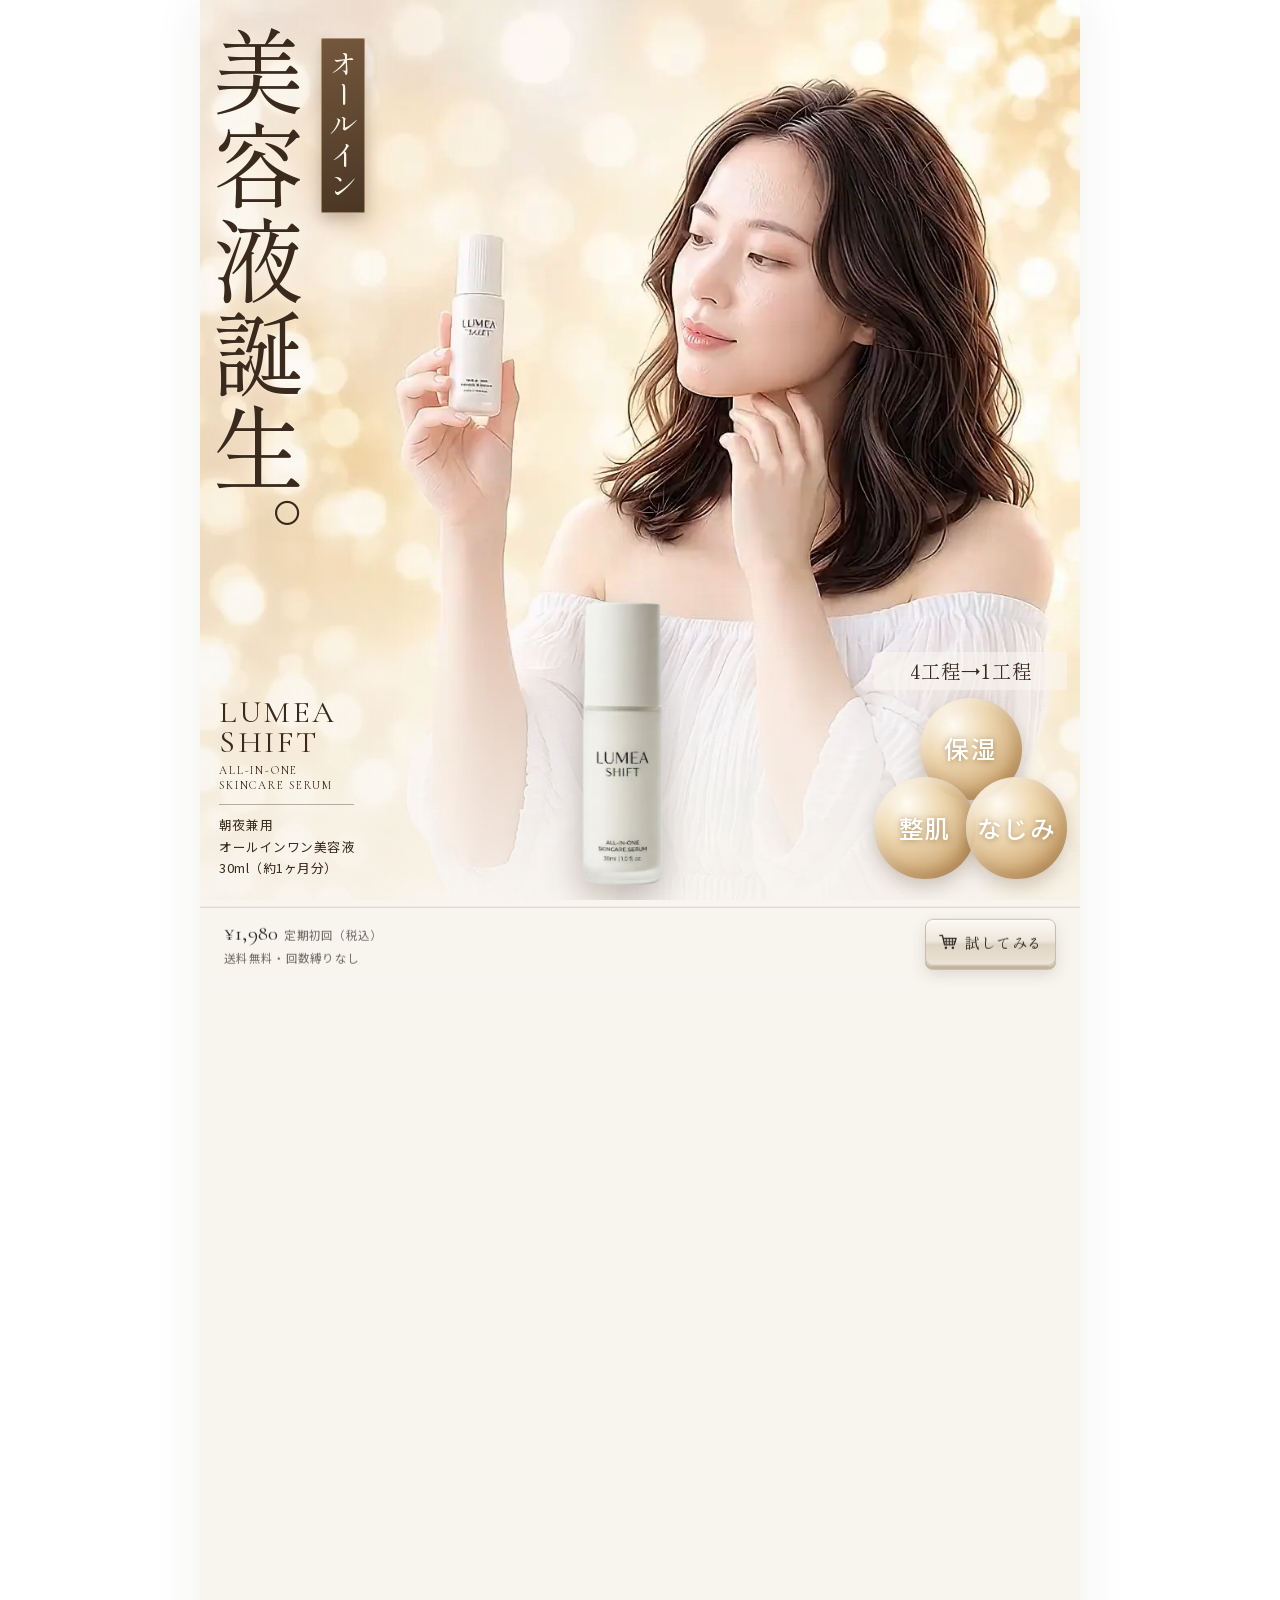
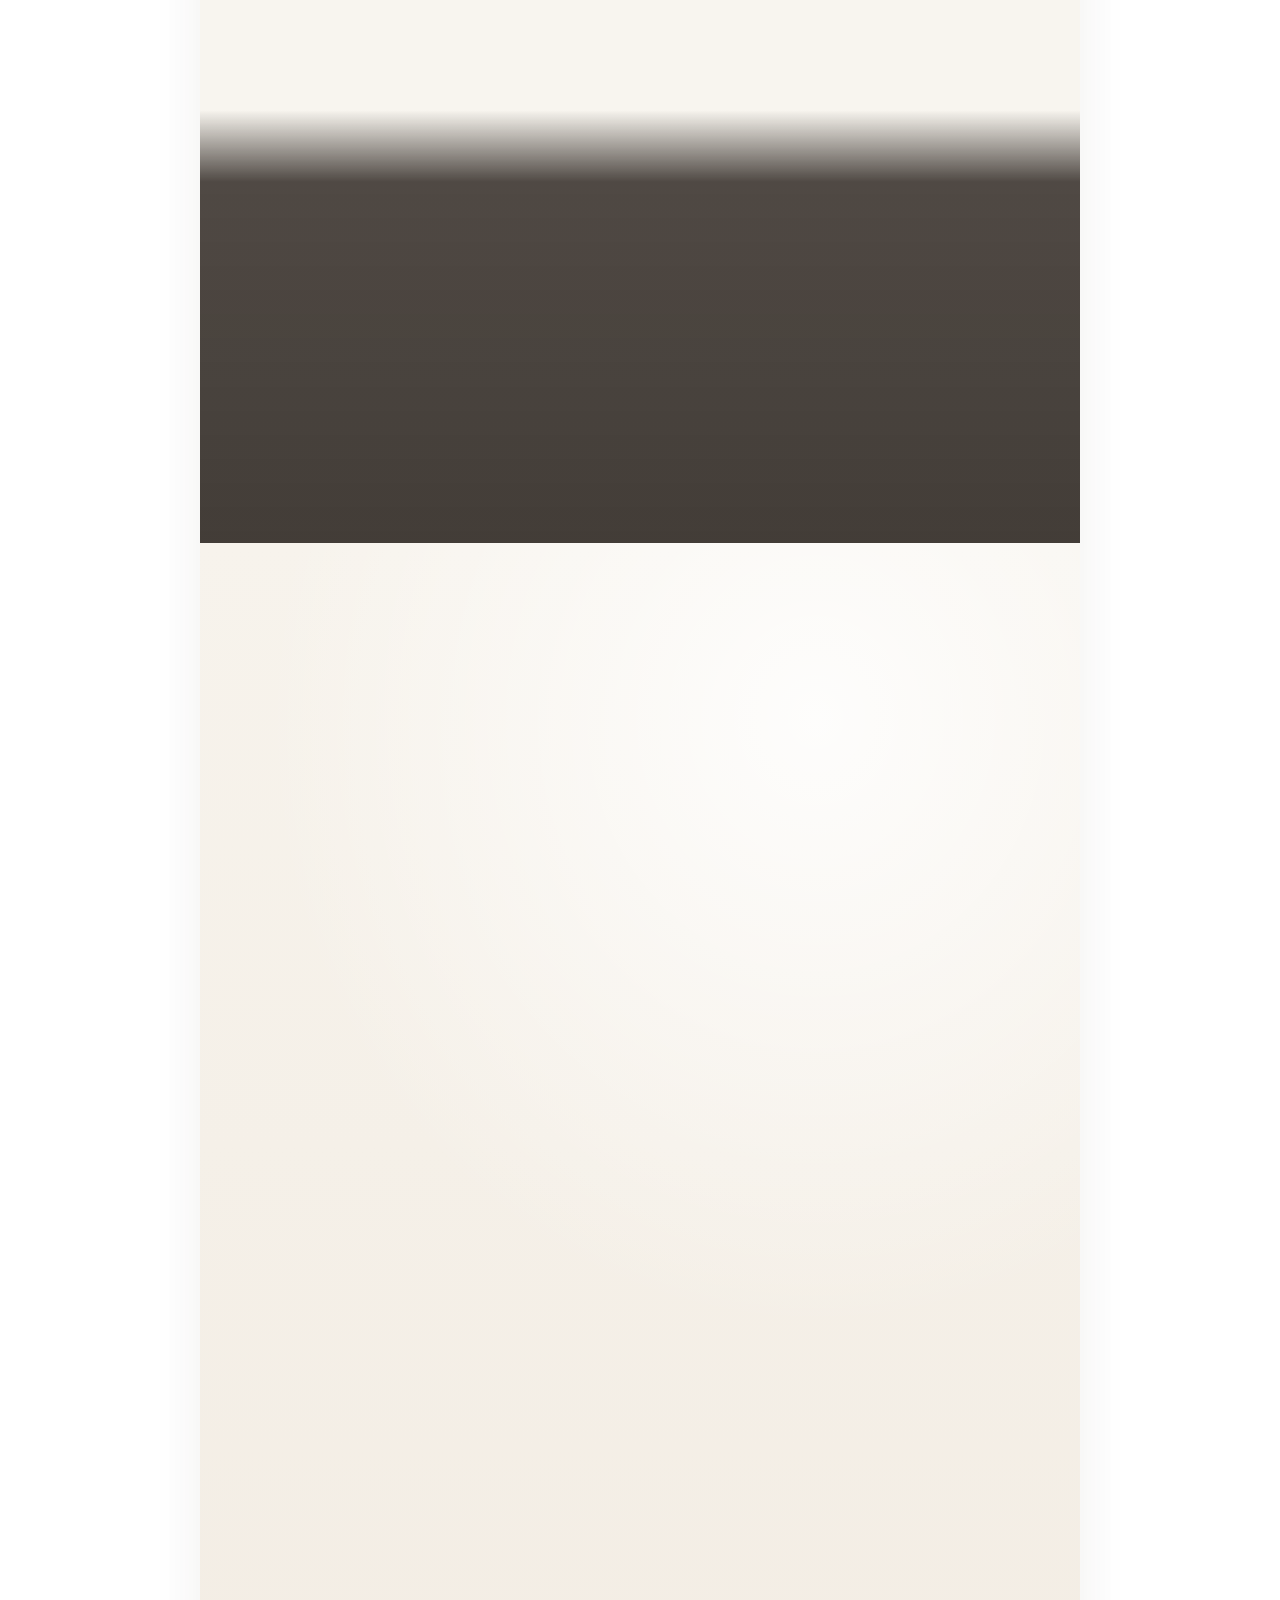
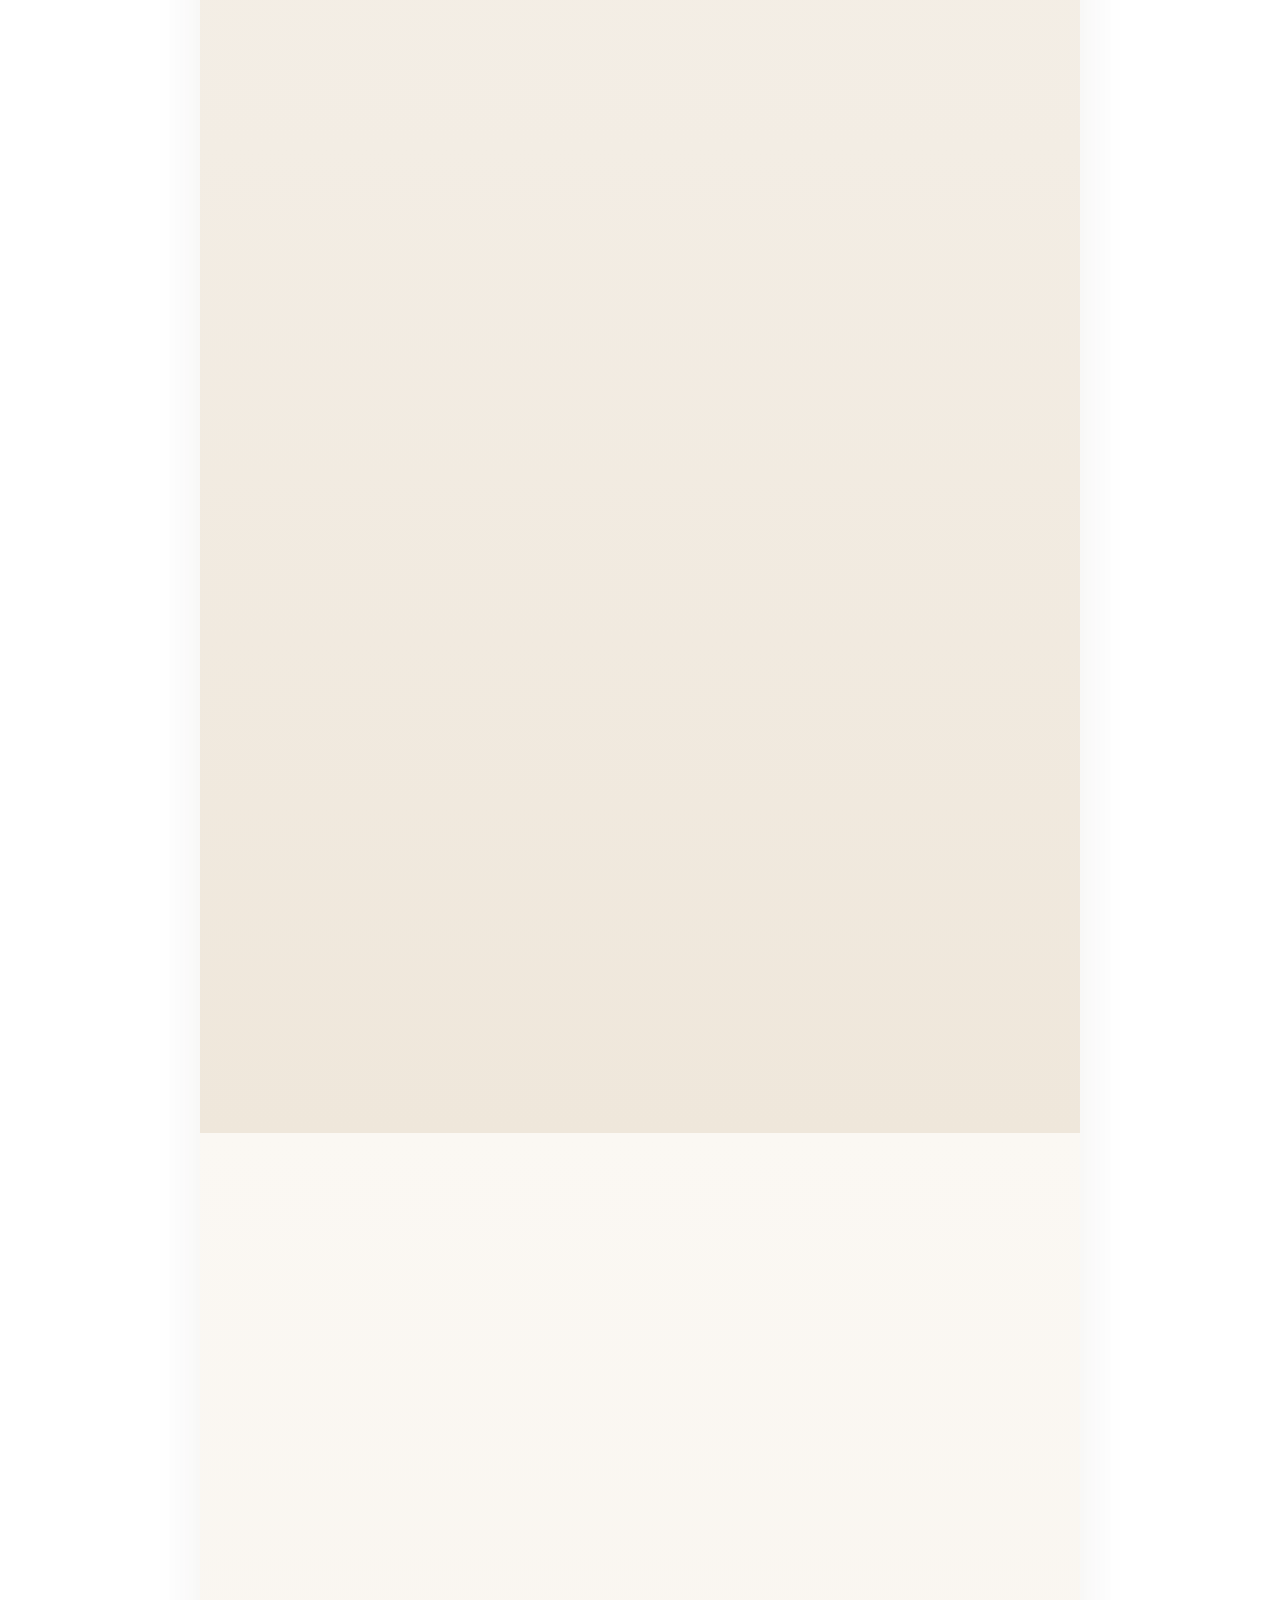
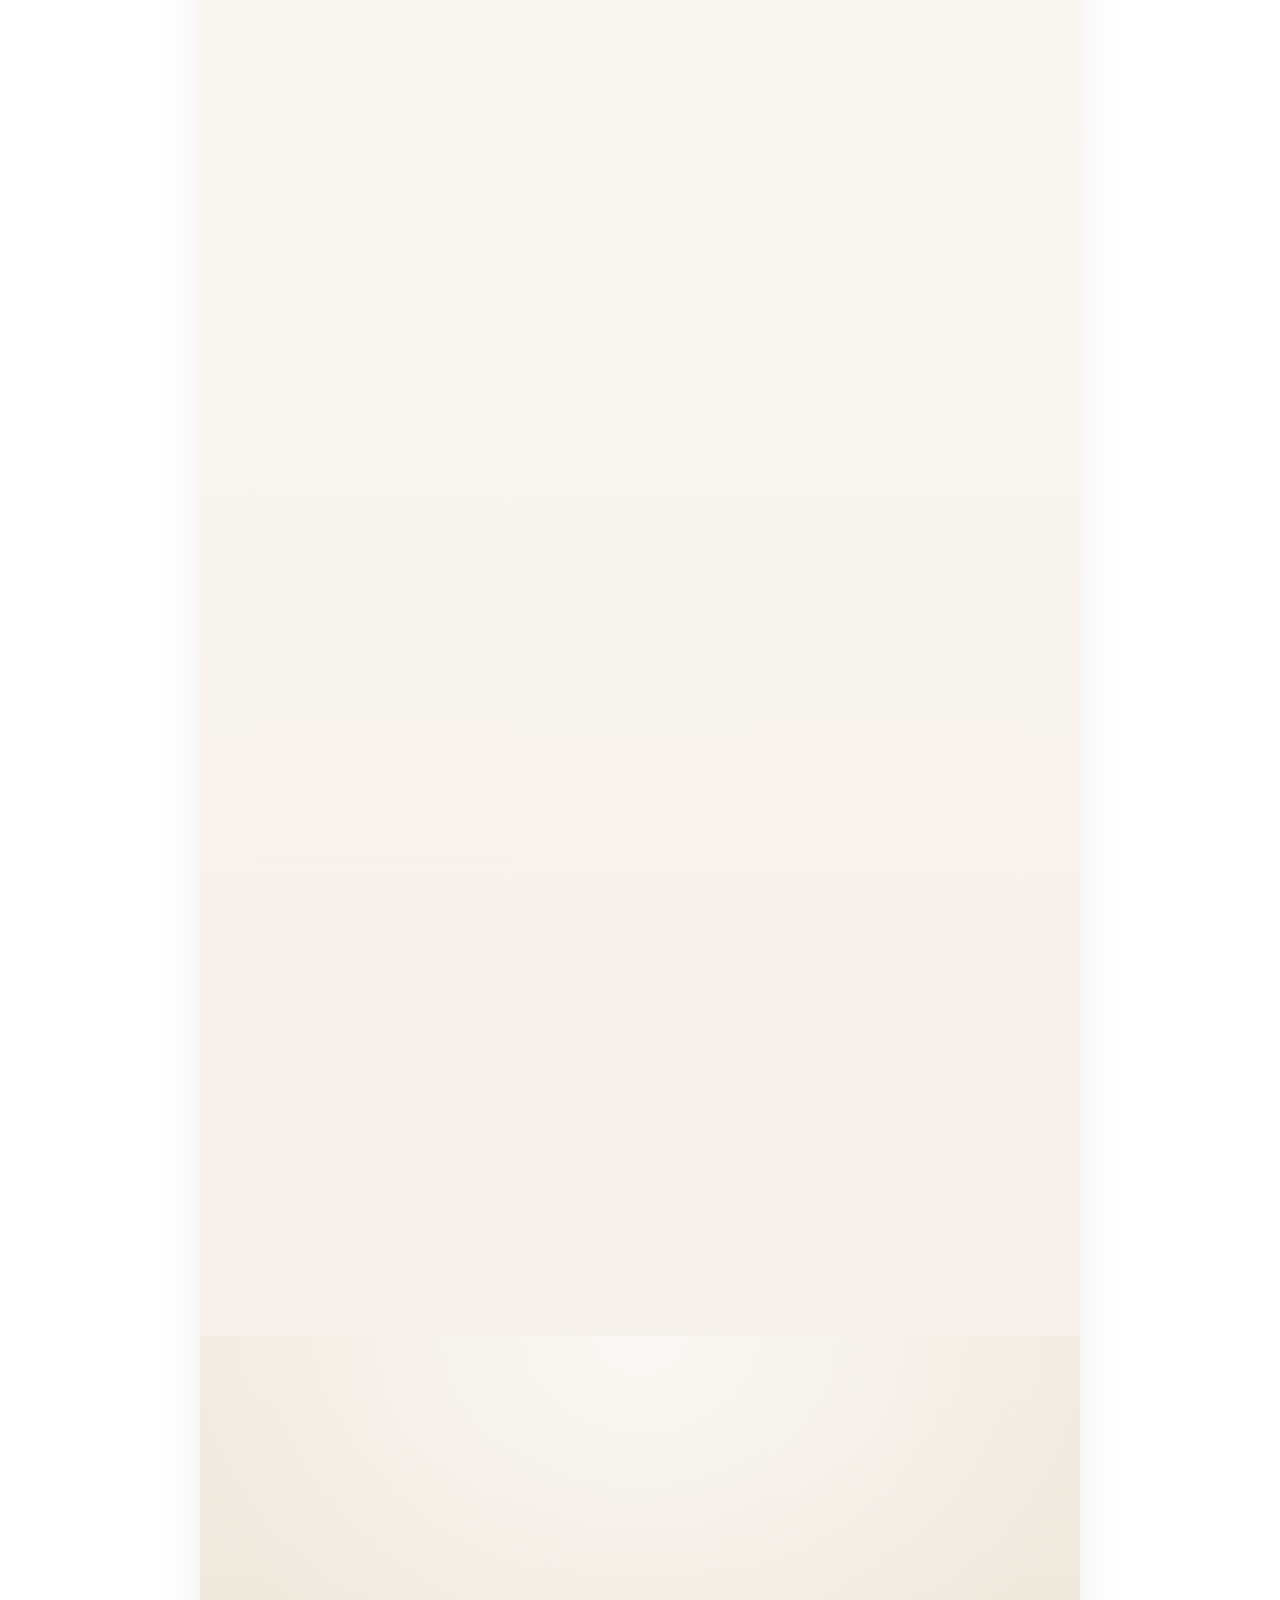
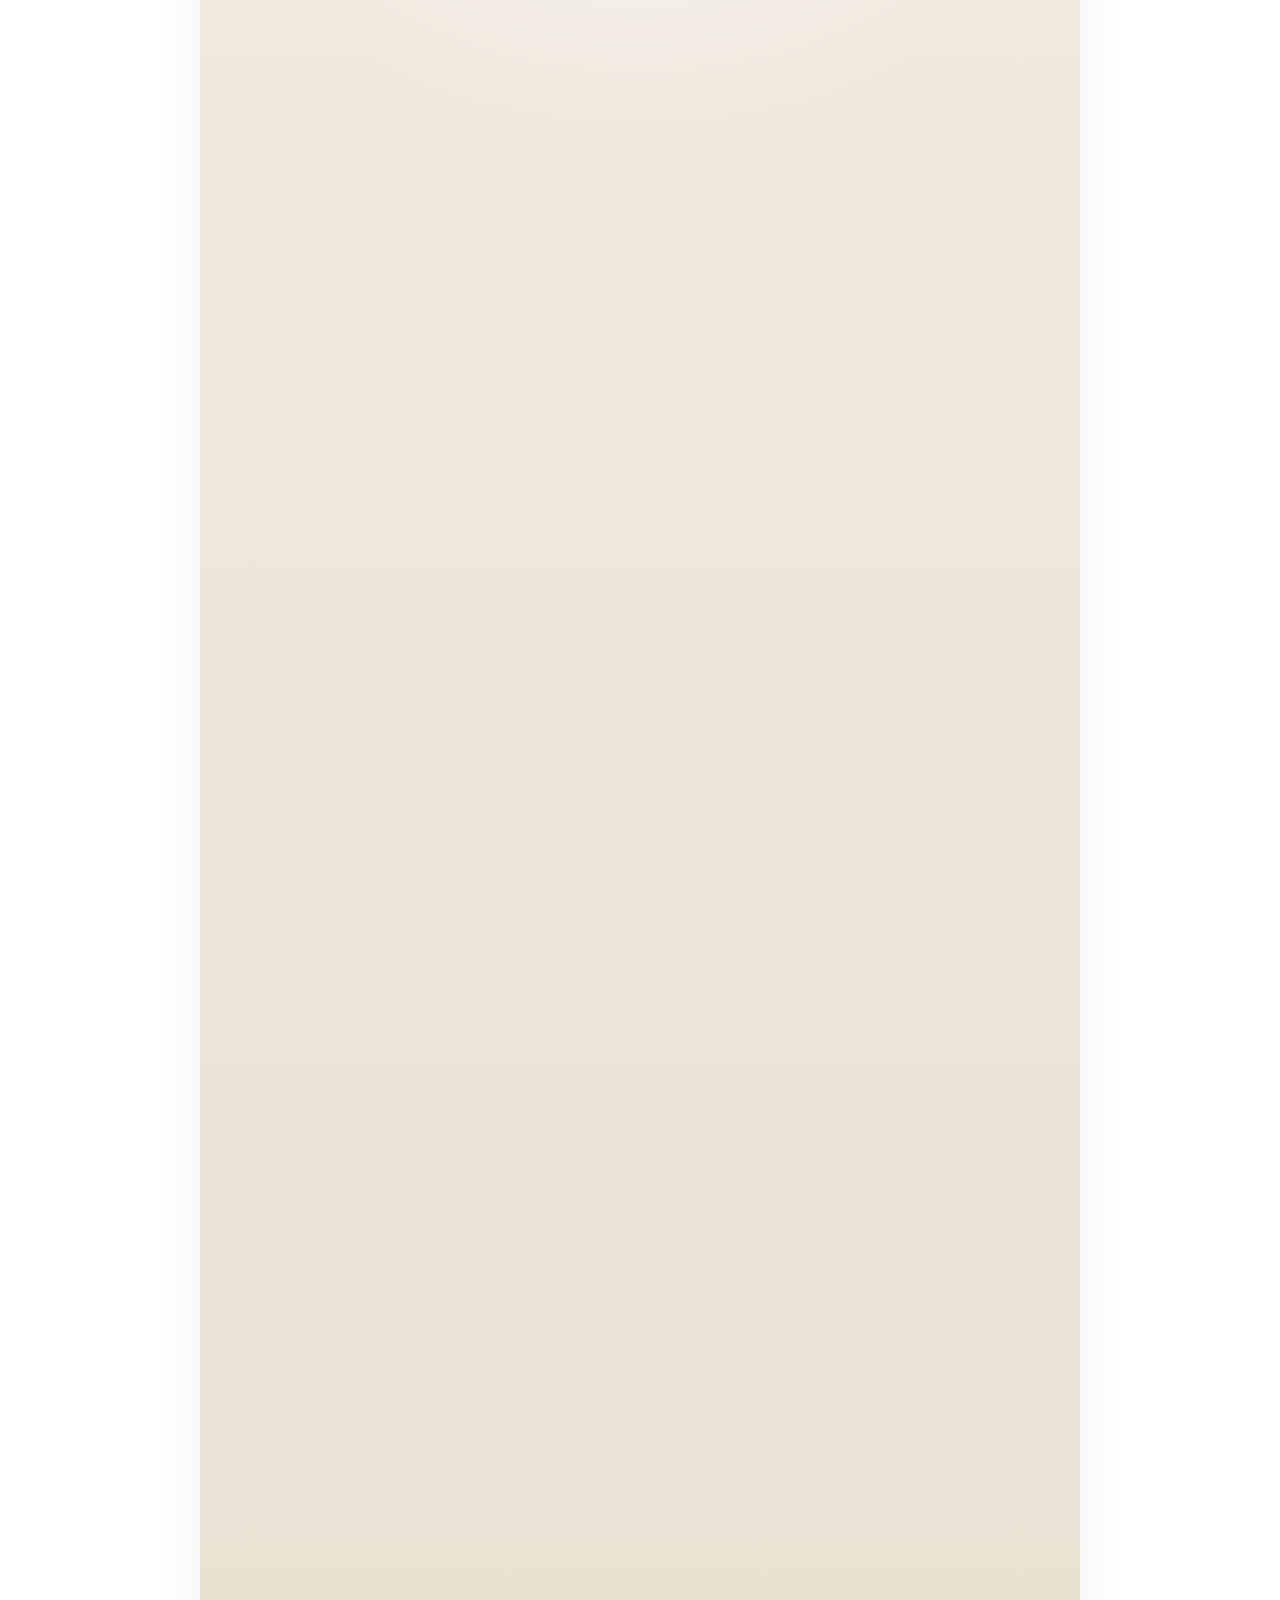
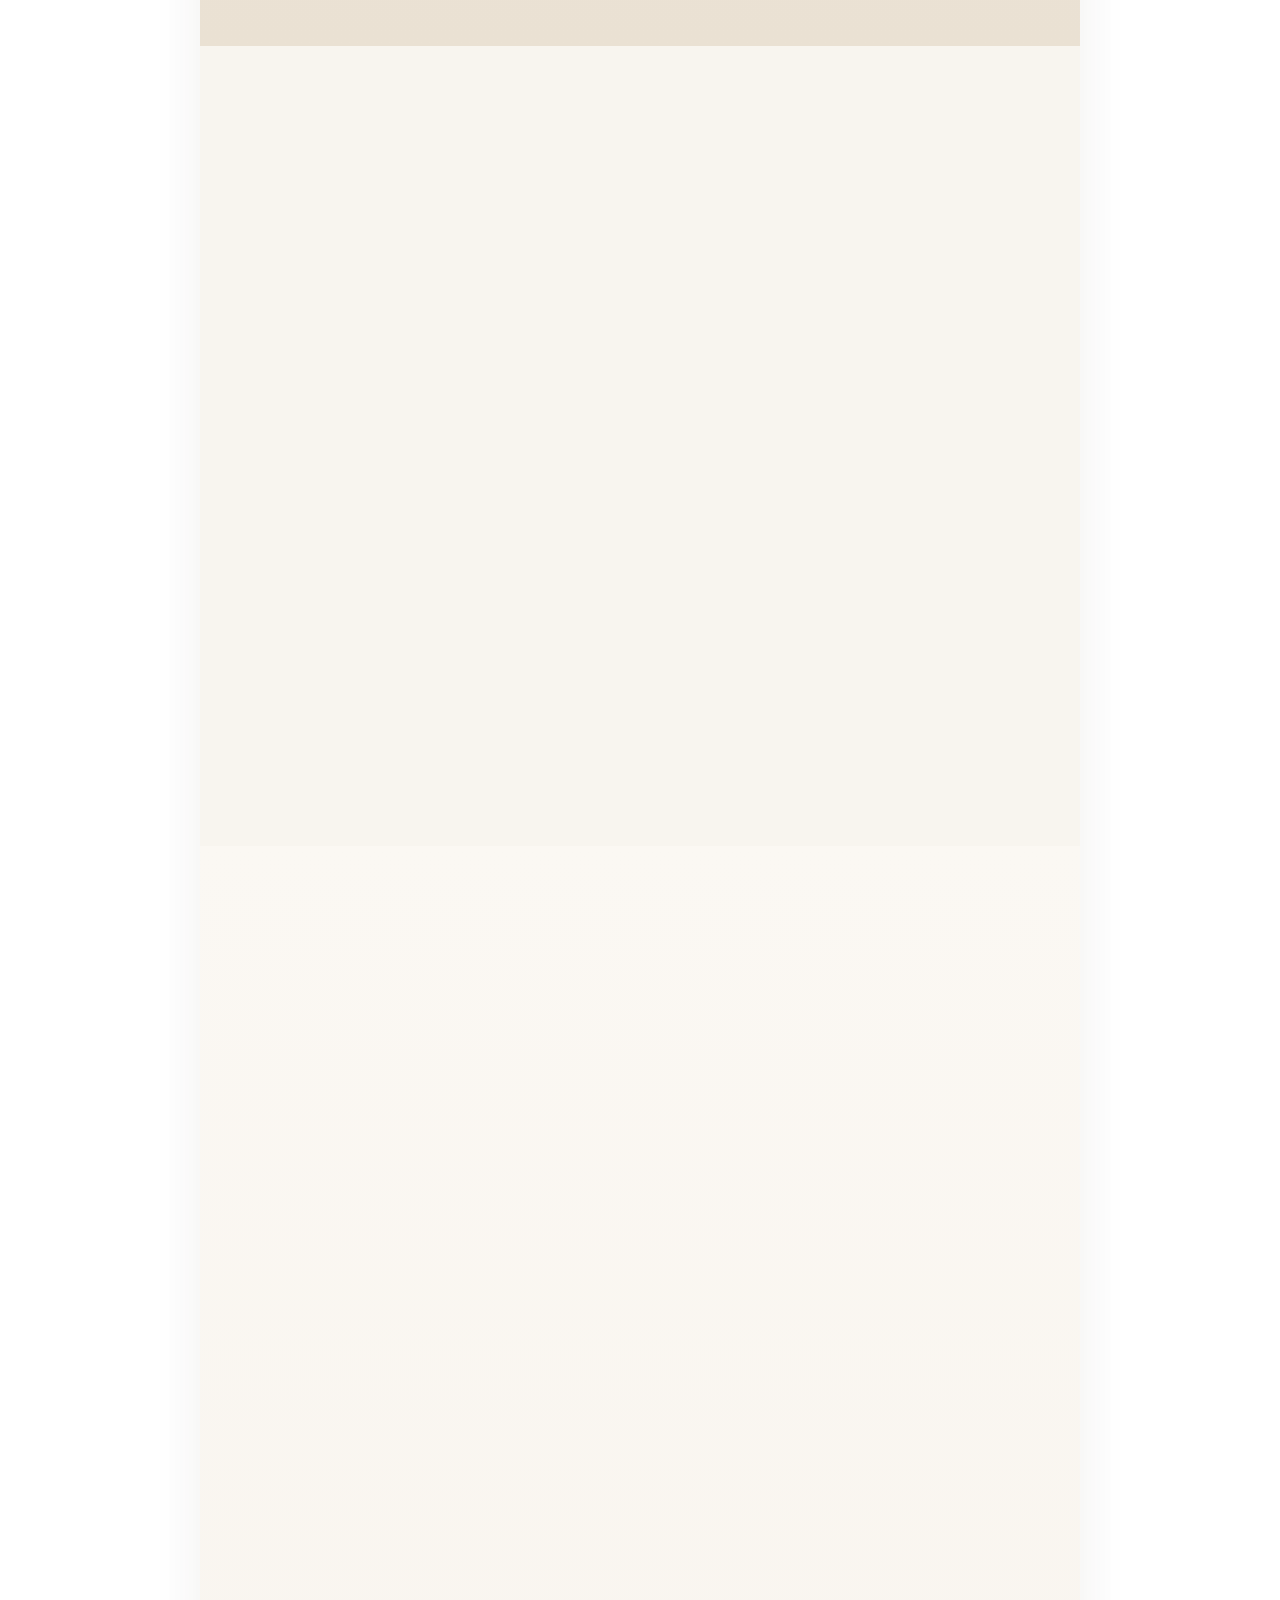
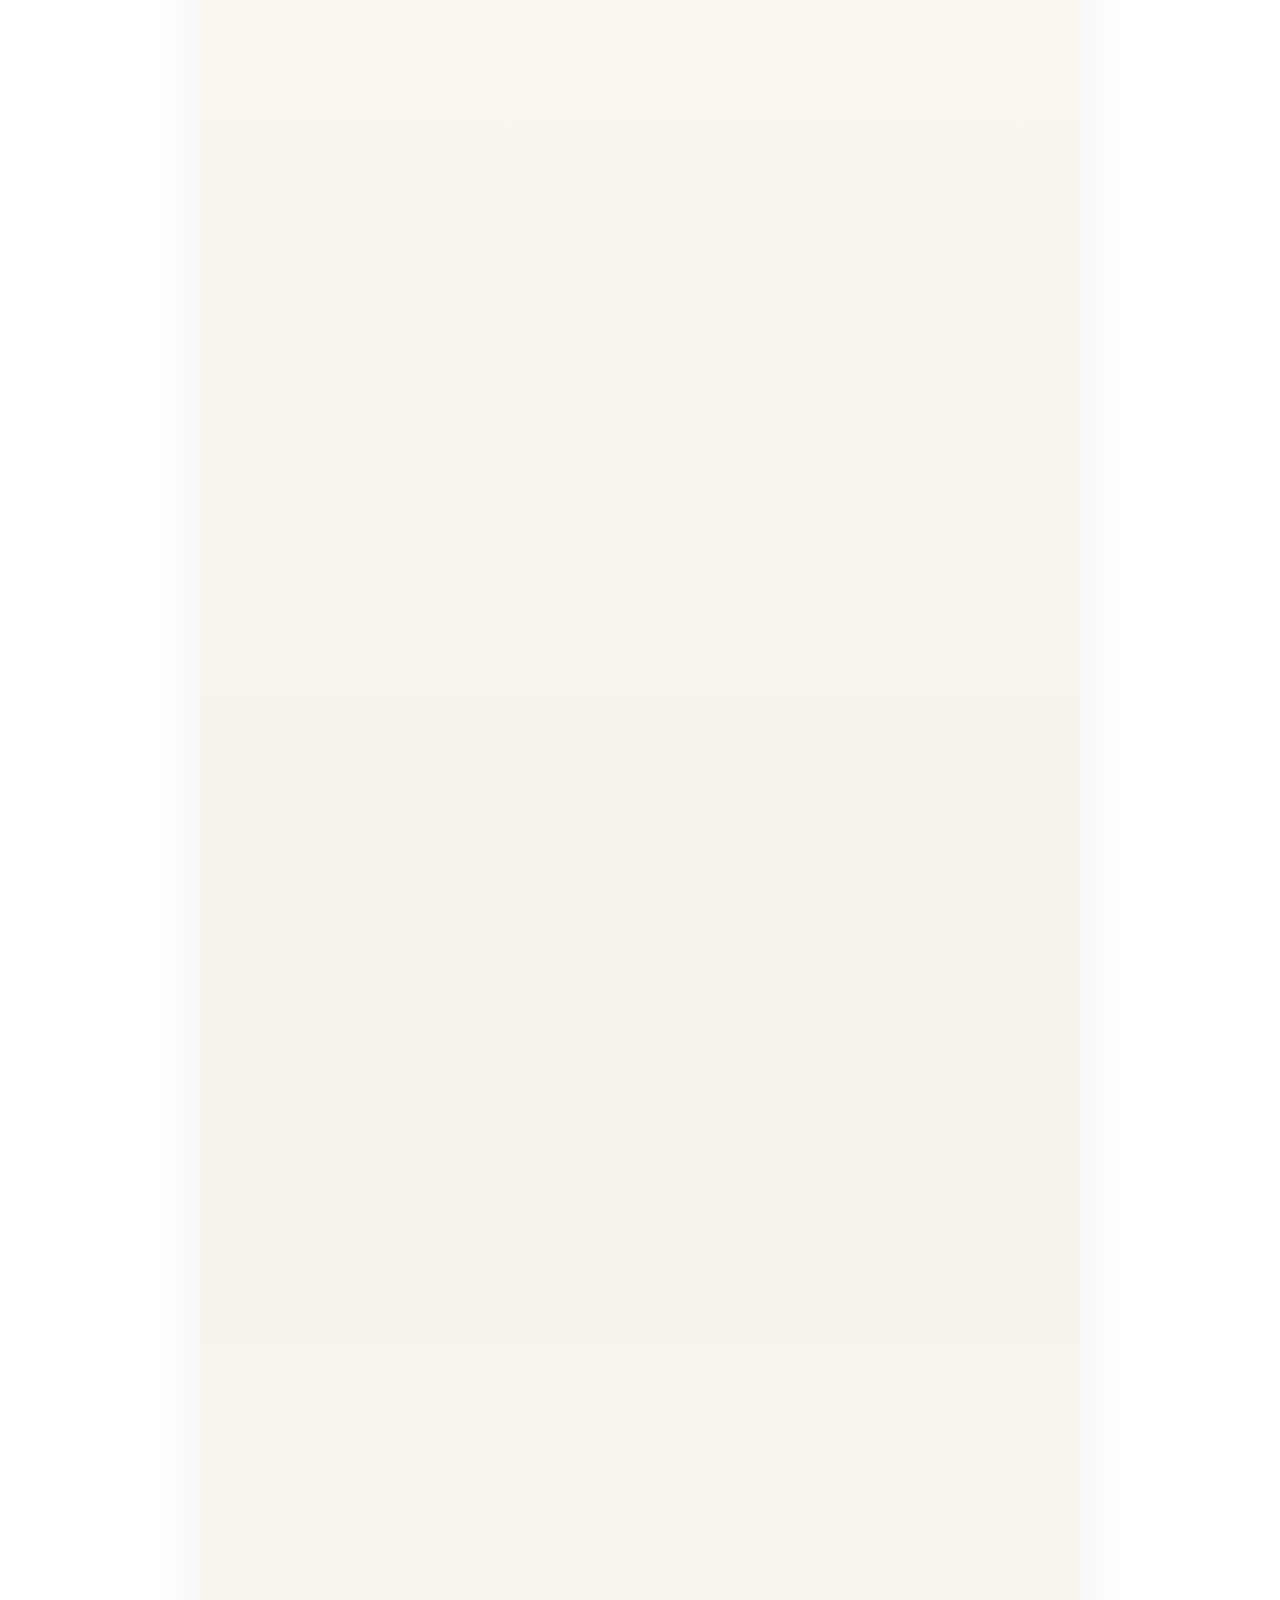
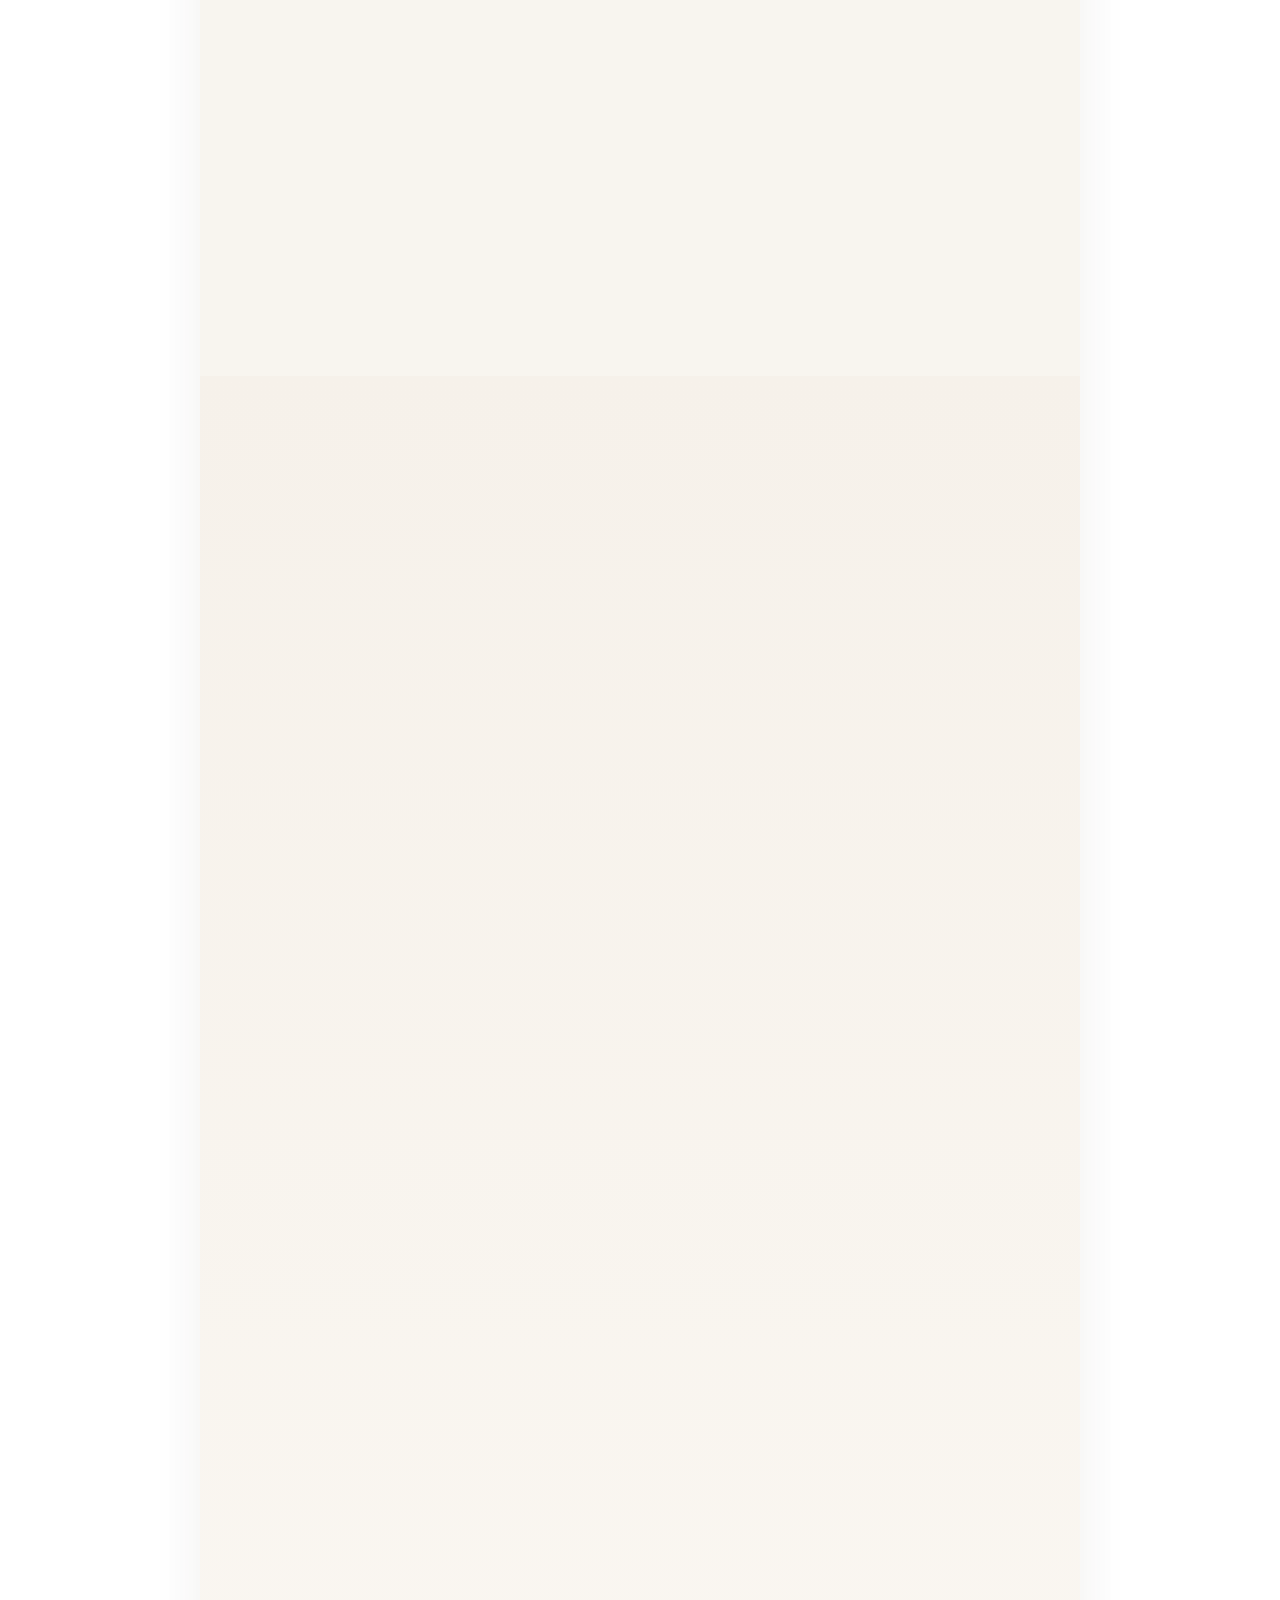
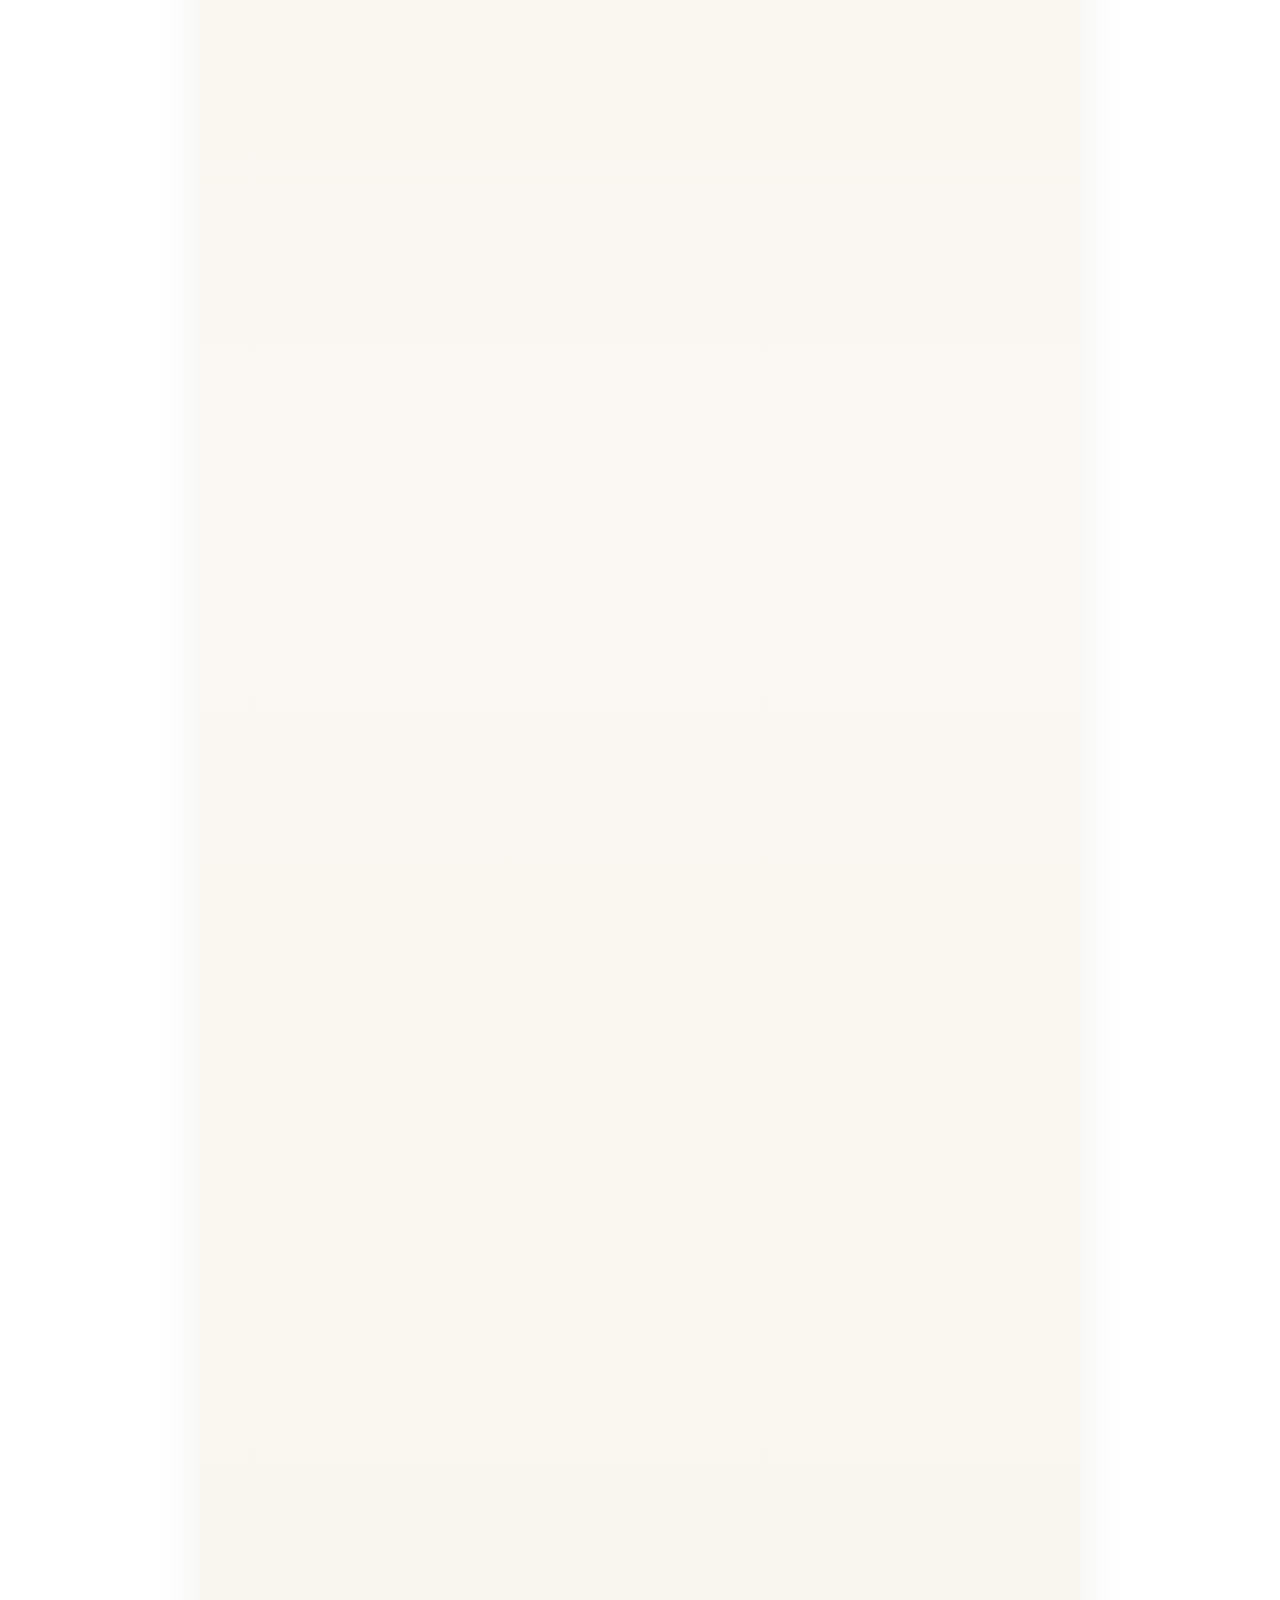
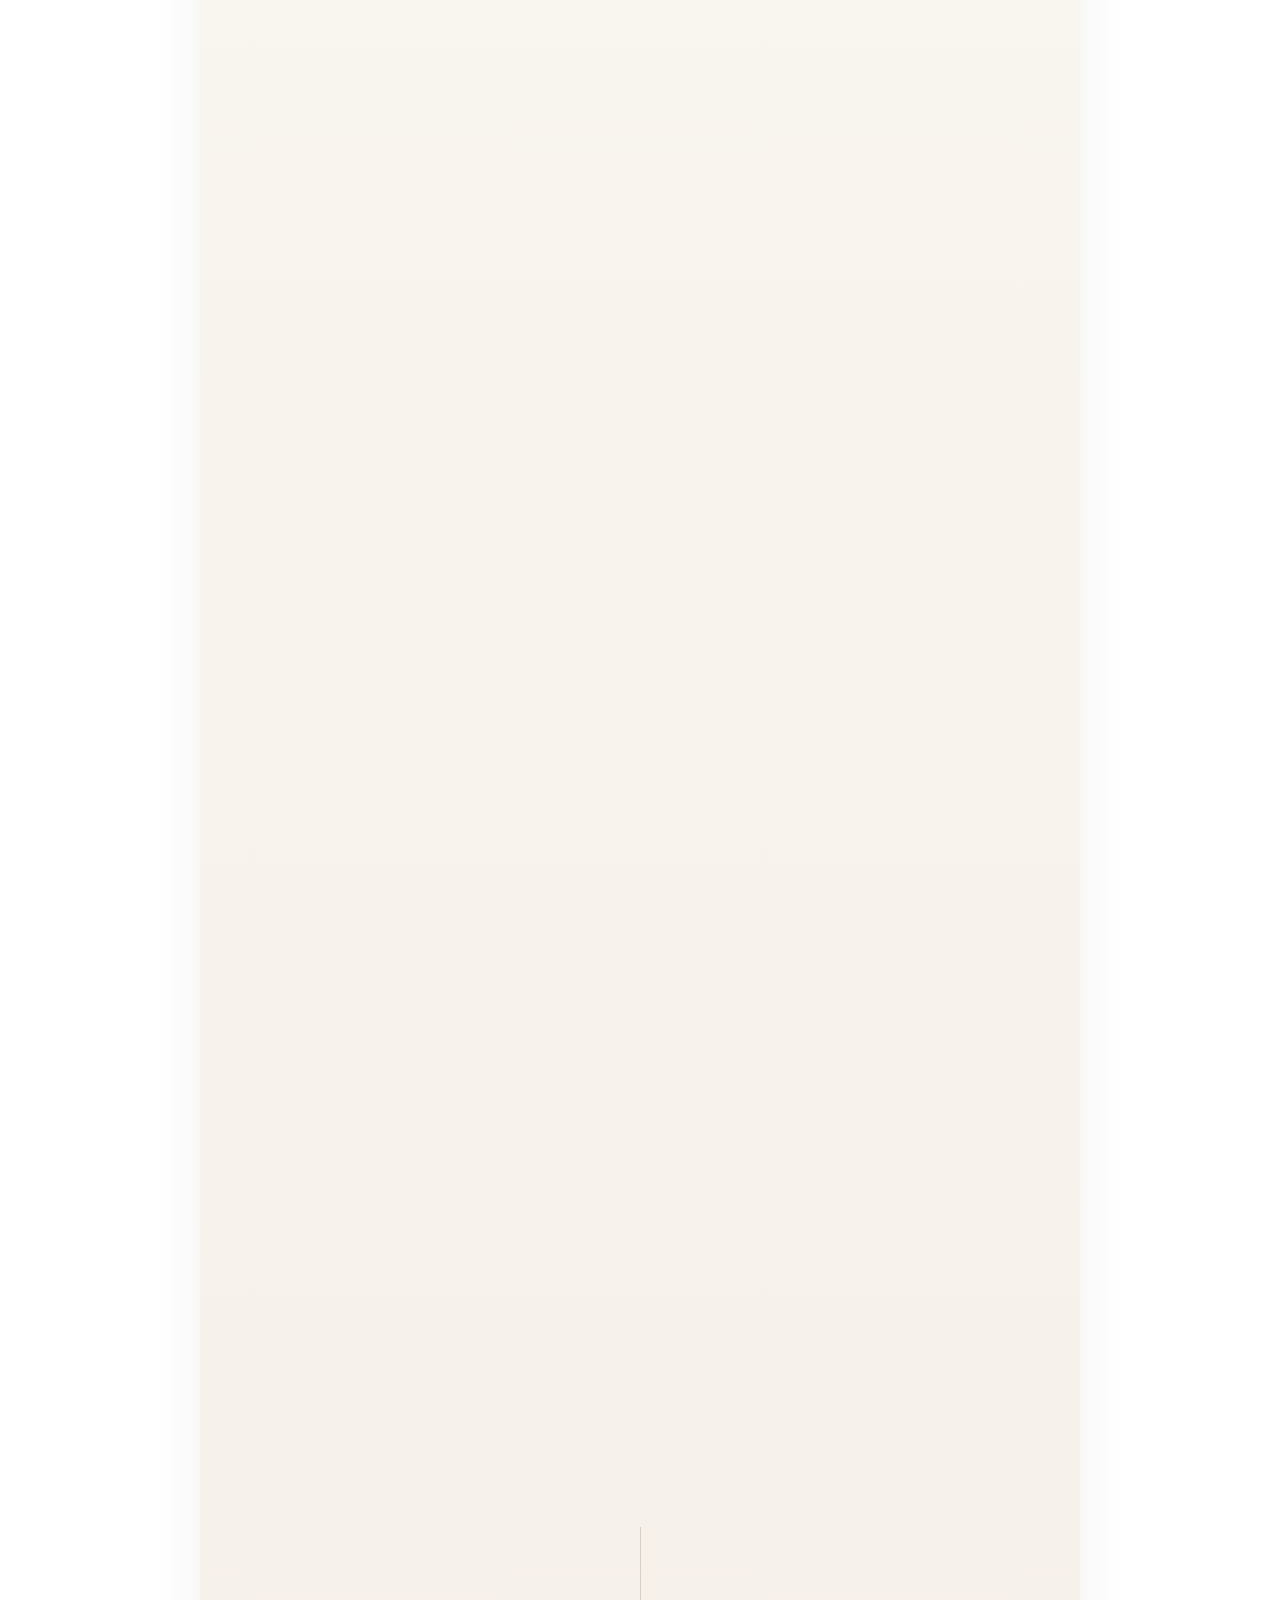
==== commit 2728bc9f: "style: 公開ルートにもFV〜夜の章のスクロール短縮を反映 GitHub Pages はリポジトリ直下を配信しているため、美容液LP完成版/ と同じ変更を直下の index.html・style." ====
--- a/index.html
+++ b/index.html
@@ -36,7 +36,7 @@
   <link rel="preload" href="images/fv-sp-poster.webp?v=20261003b" as="image" fetchpriority="high">
   <link rel="preload" href="fonts/shippori-mincho-400.woff2" as="font" type="font/woff2" crossorigin>
   <link rel="preload" href="fonts/cormorant-garamond-400.woff2" as="font" type="font/woff2" crossorigin>
-  <link rel="stylesheet" href="style.css?v=70">
+  <link rel="stylesheet" href="style.css?v=73">
   <!-- 最初の描画より前に要る2つだけをインラインに置く（js クラス／スクロール位置の自前復元の宣言）。
        内容を変えたら CSP の sha256 も更新すること -->
   <script>document.documentElement.classList.replace('no-js','js');if('scrollRestoration' in history)history.scrollRestoration='manual';</script>
--- a/style.css
+++ b/style.css
@@ -264,7 +264,7 @@
 
 /* ============================================================
    FV → 帰宅の映像の移り変わり（world-terakoya-2026 の FV と同じ方式）
-   - FV は画面の 2.6 倍の長さを持ち、中身（.fv__stage）は画面に固定される
+   - FV は画面の 1.8 倍の長さを持ち（10-09 に 2.6 倍から短縮＝スクロール量 160→80svh）、中身（.fv__stage）は画面に固定される
    - 奥に .night-film（全画面・固定）を敷き、FV のスクロール進捗 p で
        FV の文字      --fp: 0.02→0.30 で消える
        FV の背景動画   --dz: 奥へ引きながら --va と入れ替わりに薄れる
@@ -276,8 +276,8 @@
 
 .js .fv {
   z-index: 1;
-  height: 260vh;
-  height: 260svh;
+  height: 180vh;
+  height: 180svh;
   min-height: 0;
   display: block;
   overflow: clip;            /* hidden だと sticky が効かない */
@@ -342,14 +342,14 @@
 
 /* 最初は映像だけ。本文はその下から映像の上へ上がってくる */
 .js .night__inner {
-  padding-top: 46vh;
-  padding-top: 46svh;
+  padding-top: 20vh;   /* 10-09 に 46→20 */
+  padding-top: 20svh;
   padding-bottom: var(--sp-s);
   background: linear-gradient(
     to bottom,
     rgba(37, 30, 25, 0) 0,
-    rgba(37, 30, 25, 0) 24svh,
-    rgba(37, 30, 25, 0.8) 42svh,
+    rgba(37, 30, 25, 0) 10svh,
+    rgba(37, 30, 25, 0.8) 18svh,
     rgba(37, 30, 25, 0.86) 100%
   );
 }
